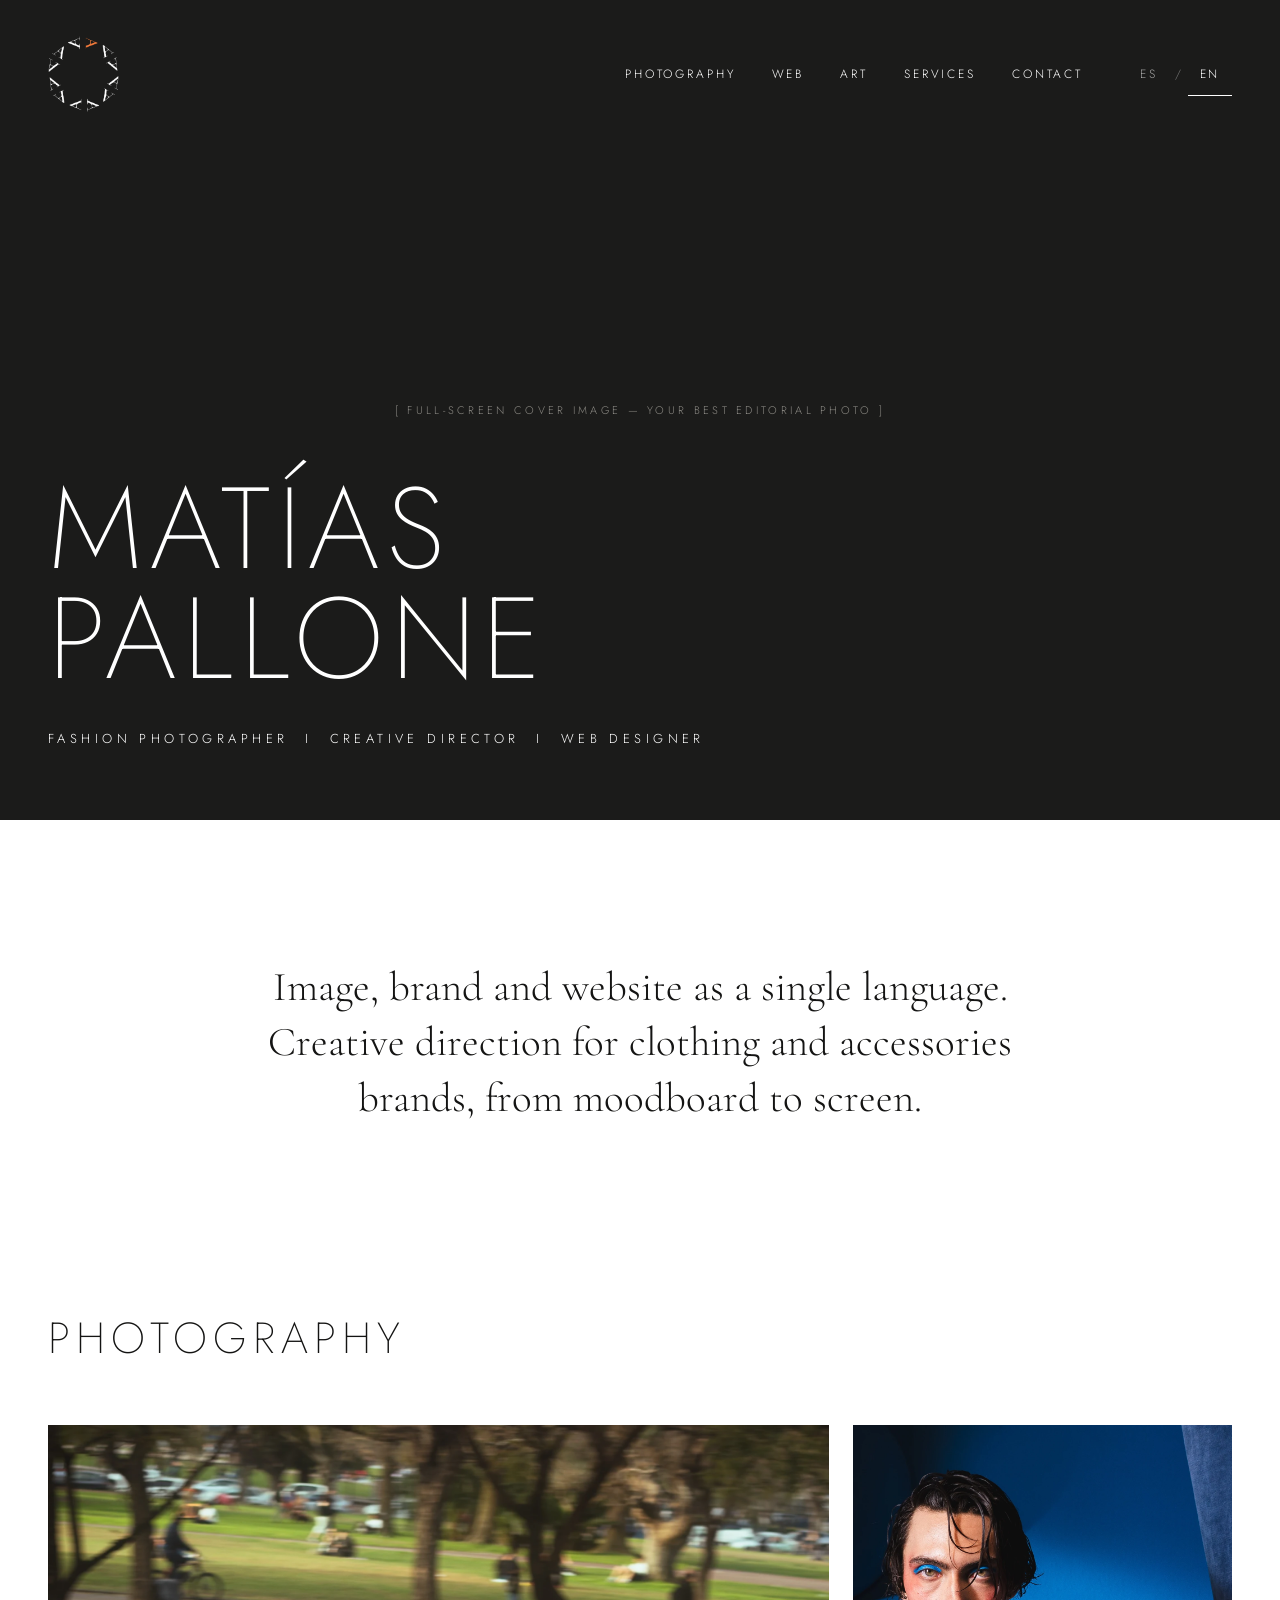
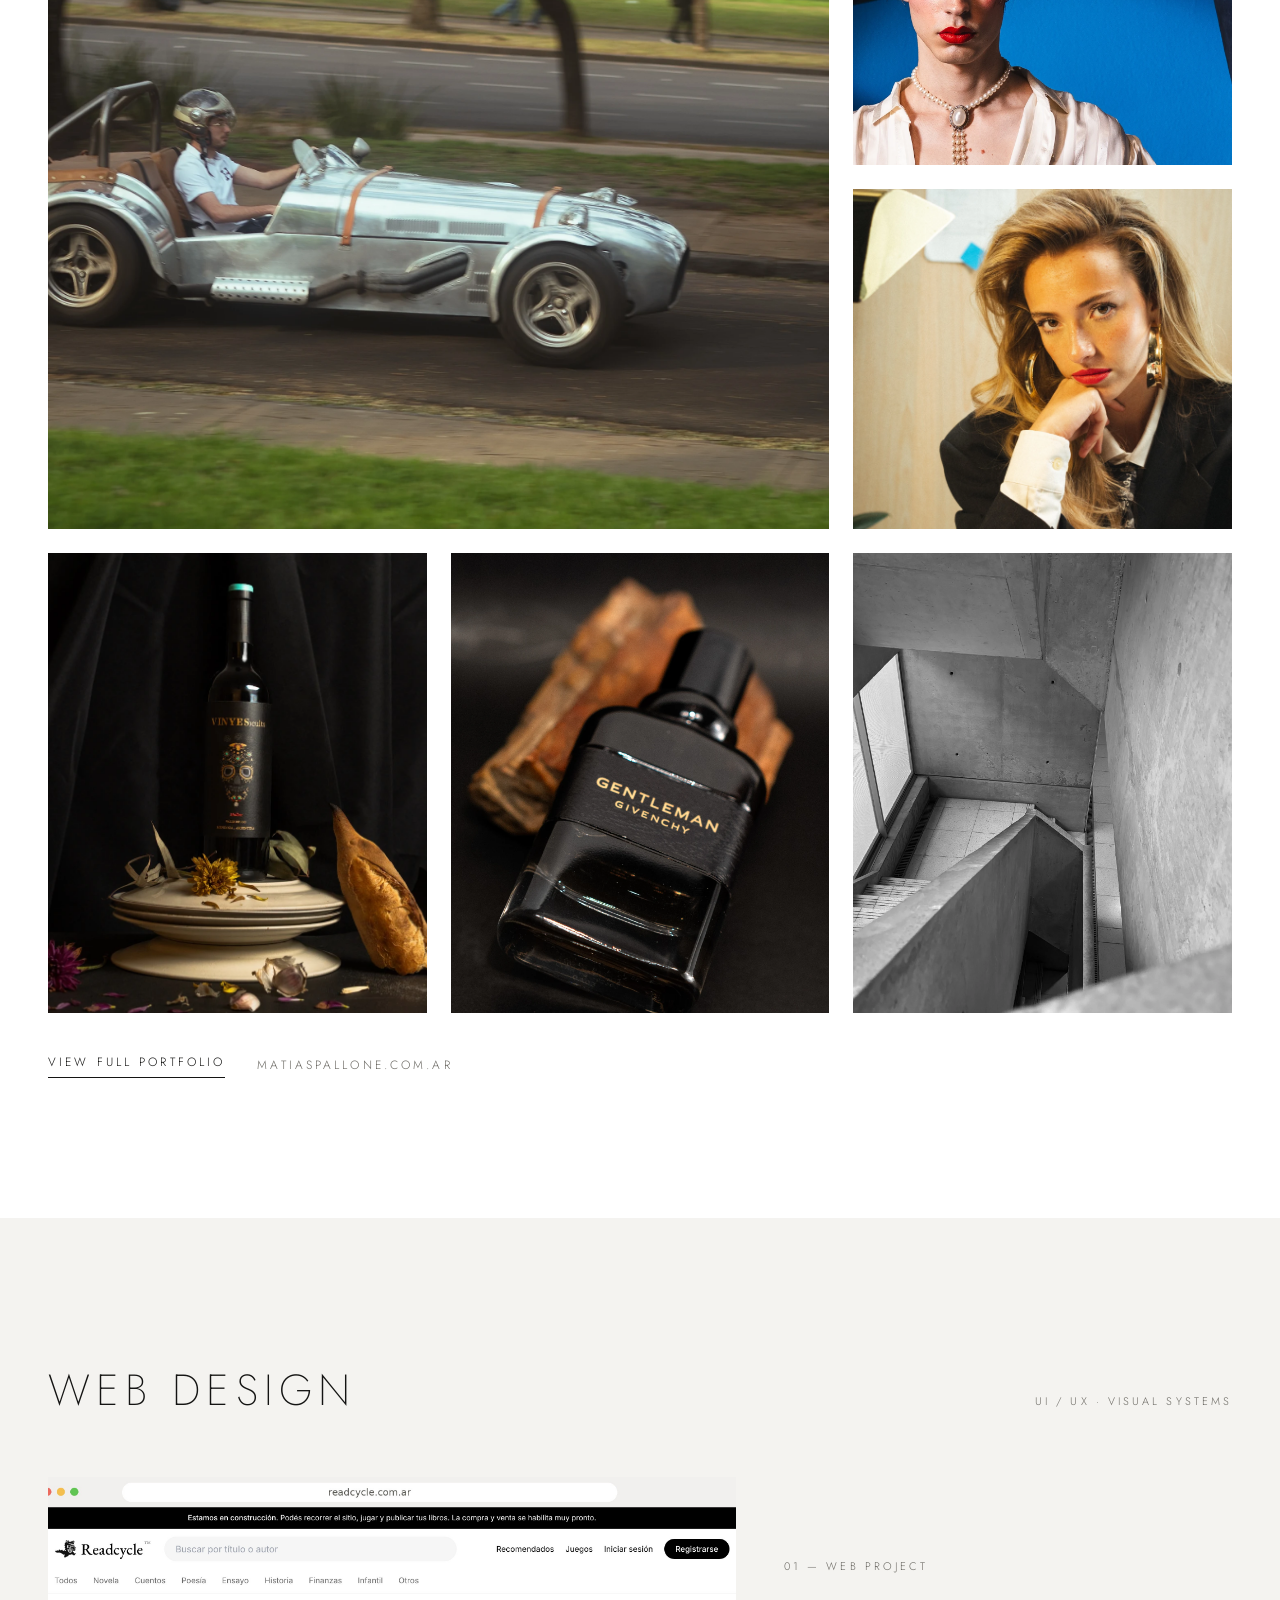
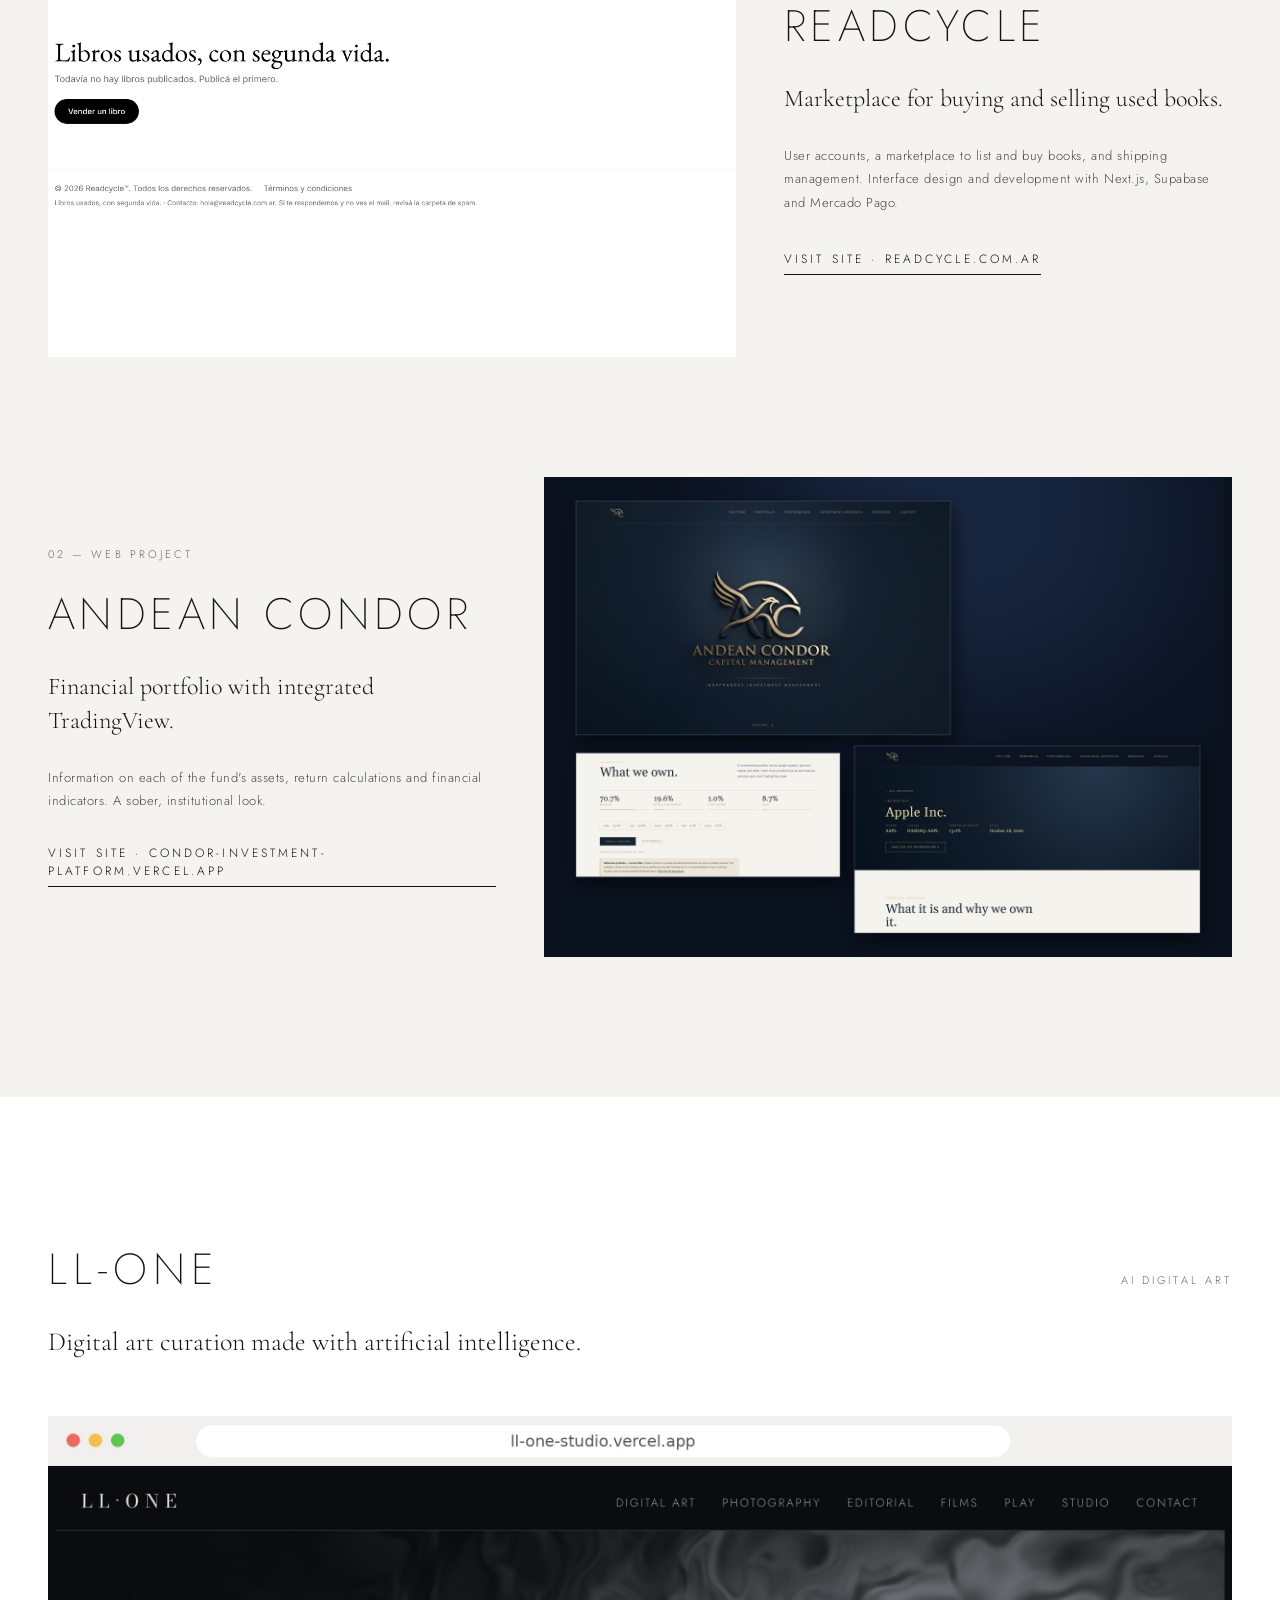
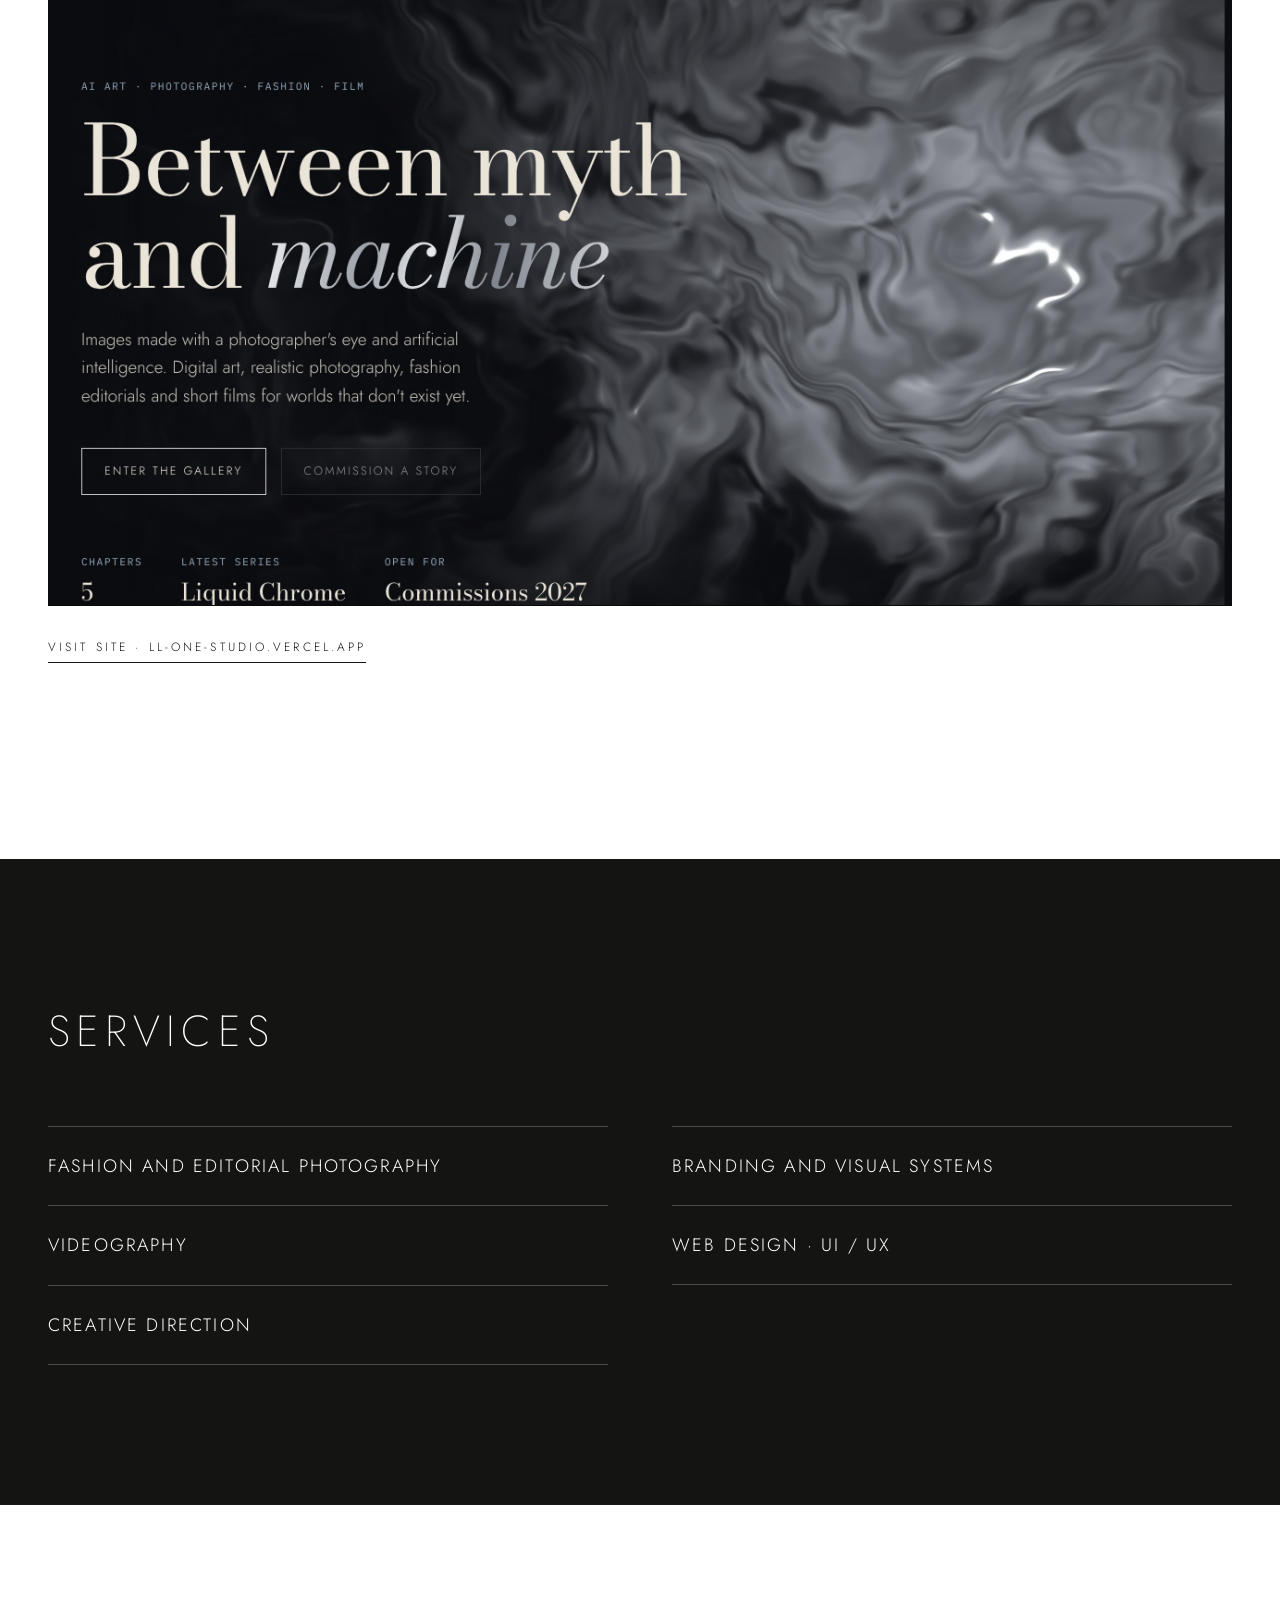
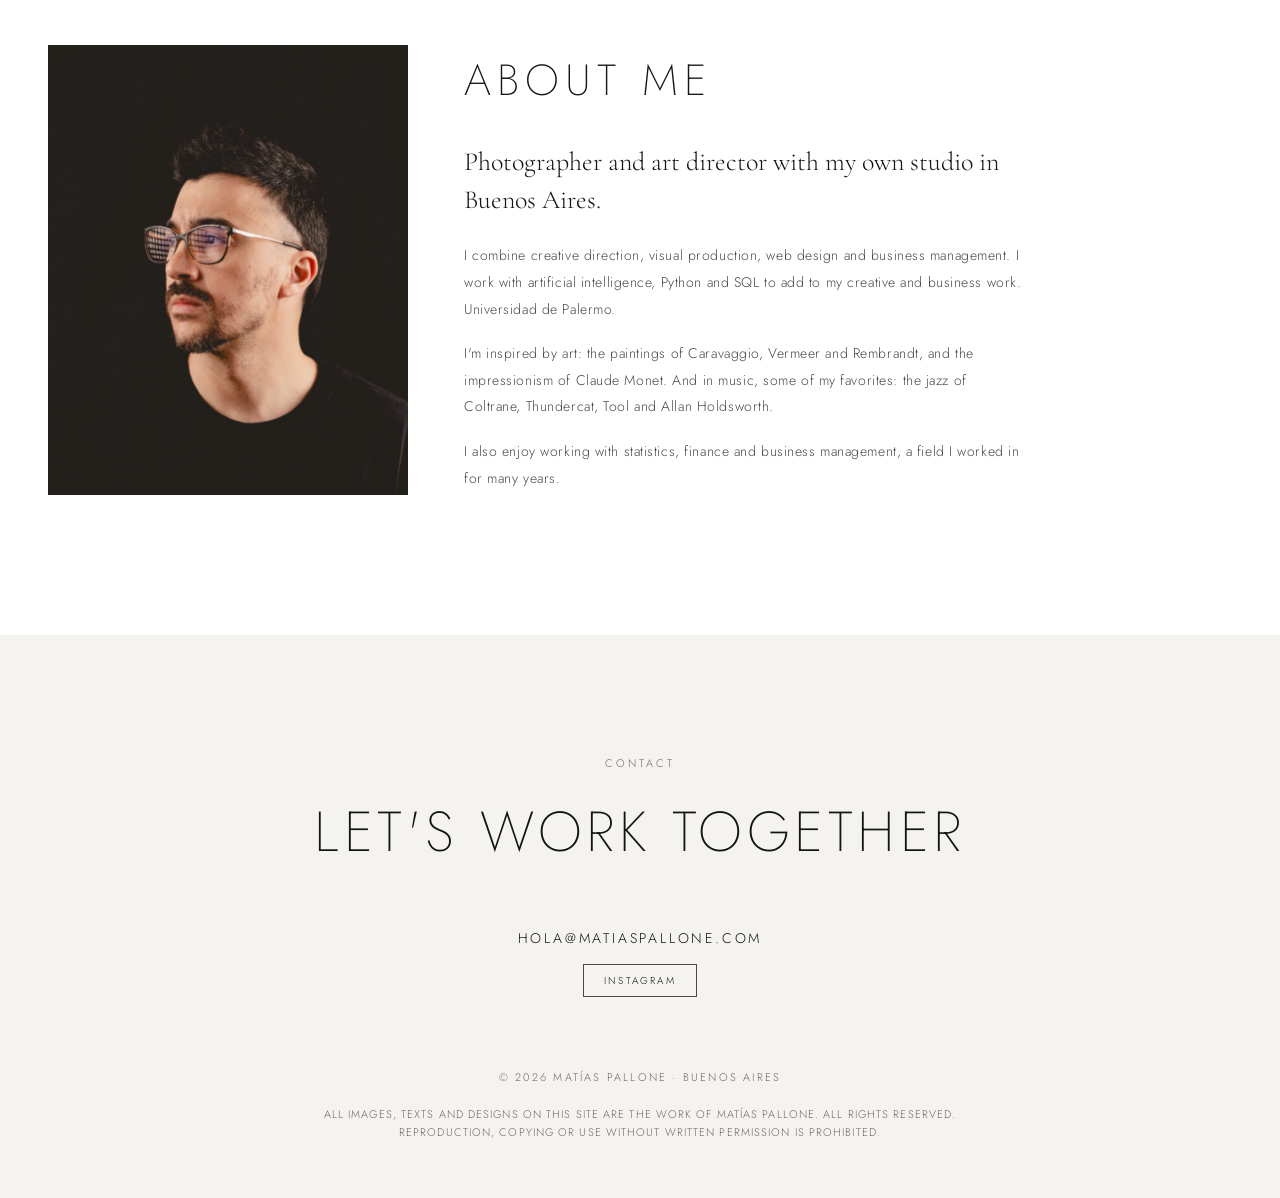
==== index.html @ c148911d "Logo en el menú y portada 2 con el líquido metalizado de LL-one Co-Authored-By: Claude Sonnet 5.5 <n" ====
<!doctype html>
<html lang="es">
<head>
<meta charset="utf-8">
<meta name="viewport" content="width=device-width, initial-scale=1">
<title>Matías Pallone — Fotógrafo, director creativo y diseñador web</title>
<meta name="description" content="Portfolio de Matías Pallone: fotografía de moda, dirección creativa, branding y diseño web. Buenos Aires.">
<meta property="og:title" content="Matías Pallone">
<meta property="og:description" content="Fotógrafo de moda, director creativo y diseñador web. / Fashion photographer, creative director and web designer.">
<meta property="og:type" content="website">
<link rel="preconnect" href="https://fonts.googleapis.com">
<link rel="preconnect" href="https://fonts.gstatic.com" crossorigin>
<link rel="stylesheet" href="https://fonts.googleapis.com/css2?family=Jost:wght@200;300;400&amp;family=Cormorant+Garamond:wght@300&amp;display=swap">
<link rel="stylesheet" href="styles.css">
</head>
<body>

<header class="nav">
  <a class="brand" href="#inicio" aria-label="Matías Pallone"><img src="img/logo-pallone.png" alt="" width="450" height="480"></a>
  <nav aria-label="Principal">
    <ul>
      <li><a href="#fotografia" data-i18n="nav_fotografia">Fotografía</a></li>
      <li><a href="#web" data-i18n="nav_web">Web</a></li>
      <li><a href="#arte" data-i18n="nav_arte">Arte</a></li>
      <li><a href="#servicios" data-i18n="nav_servicios">Servicios</a></li>
      <li><a href="#contacto" data-i18n="nav_contacto">Contacto</a></li>
      <li>
        <div class="lang" role="group" aria-label="Idioma / Language">
          <button type="button" data-lang="es" aria-pressed="true" lang="es" aria-label="Español">ES</button>
          <span aria-hidden="true">/</span>
          <button type="button" data-lang="en" aria-pressed="false" lang="en" aria-label="English">EN</button>
        </div>
      </li>
    </ul>
  </nav>
</header>

<main>
  <section class="hero" id="inicio">
    <div class="hero-note" data-i18n="hero_note"></div>
    <div class="hero-content">
      <h1 id="nombre"></h1>
      <p class="sub" data-i18n="subtitulo"></p>
    </div>
  </section>

  <section class="intro"><p data-i18n="frase"></p></section>

  <section class="section" id="fotografia" style="padding-top:40px">
    <div class="section-head">
      <h2 class="section-title" data-i18n="fotografia_title"></h2>
    </div>
    <div class="photos" id="fotos"></div>
    <div class="photos-foot">
      <a class="link-line" id="fotos-link" href="#" target="_blank" rel="noopener" data-i18n="fotos_link" hidden></a>
      <span class="domain" id="fotos-dominio" hidden></span>
    </div>
  </section>

  <section class="section web" id="web">
    <div class="section-head">
      <h2 class="section-title" data-i18n="web_title"></h2>
      <span class="eyebrow" data-i18n="web_sub"></span>
    </div>
    <div id="proyectos"></div>
  </section>

  <section class="section" id="arte">
    <div class="section-head" style="margin-bottom:24px">
      <h2 class="section-title" id="arte-nombre"></h2>
      <span class="eyebrow" id="arte-etiqueta"></span>
    </div>
    <p class="art-lead" id="arte-desc"></p>
    <div class="art-cover" id="arte-portada" hidden></div>
    <p class="art-link" id="arte-link-wrap" hidden><a class="link-line" id="arte-link" href="#" target="_blank" rel="noopener"></a></p>
    <div class="art-grid" id="obras"></div>
  </section>

  <section class="section services" id="servicios">
    <h2 class="section-title" data-i18n="servicios_title"></h2>
    <div class="services-grid">
      <div class="service" data-i18n="s1"></div>
      <div class="service" data-i18n="s2"></div>
      <div class="service" data-i18n="s3"></div>
      <div class="service" data-i18n="s4"></div>
      <div class="service" data-i18n="s5"></div>
    </div>
  </section>

  <section class="section about" id="sobre-mi">
    <div class="about-photo" id="about-foto"></div>
    <div class="about-text">
      <h2 class="section-title" data-i18n="about_title"></h2>
      <p class="lead" data-i18n="about_lead"></p>
      <p class="body" data-i18n="about_body"></p>
      <p class="body" data-i18n="about_body2"></p>
      <p class="body" data-i18n="about_body3"></p>
    </div>
  </section>
</main>

<footer class="contact" id="contacto">
  <p class="eyebrow" data-i18n="contact_eyebrow"></p>
  <p class="big" data-i18n="contact_big"></p>
  <p class="email" id="email" hidden></p>
  <div class="social" id="social"></div>
  <p class="copy">© <span id="anio"></span> Matías Pallone · Buenos Aires</p>
  <p class="copy legal" data-i18n="legal"></p>
</footer>

<script src="content.js"></script>
<script src="app.js"></script>
</body>
</html>
---- styles.css ----
:root {
  --ink: #141413;
  --paper: #ffffff;
  --stone: #f4f3f0;
  --tile-a: #e6e4df;
  --tile-b: #edebe7;
  --muted: #6b6963;
  --text-soft: #4a4843;
  --line: #c9c7c1;
  --dark: #141413;
  --font-sans: "Jost", "Helvetica Neue", Arial, sans-serif;
  --font-serif: "Cormorant Garamond", Georgia, serif;
}

* { box-sizing: border-box; }
html { scroll-behavior: smooth; }
body {
  margin: 0;
  background: var(--paper);
  color: var(--ink);
  font-family: var(--font-sans);
  font-weight: 300;
  -webkit-font-smoothing: antialiased;
}
a { color: inherit; text-decoration: none; }
a:hover { opacity: 0.55; }
a:focus-visible, button:focus-visible { outline: 2px solid currentColor; outline-offset: 4px; }
h1, h2, h3, p { margin: 0; }

.eyebrow {
  font-size: 11px;
  letter-spacing: 0.28em;
  text-transform: uppercase;
  color: var(--muted);
}
.section { padding: 140px 48px; }
.section-head {
  display: flex;
  flex-wrap: wrap;
  justify-content: space-between;
  align-items: baseline;
  gap: 12px 24px;
  margin-bottom: 56px;
}
.section-title {
  font-weight: 200;
  font-size: clamp(28px, 3.4vw, 48px);
  letter-spacing: 0.14em;
  text-transform: uppercase;
}
.link-line {
  display: inline-block;
  font-size: 12px;
  letter-spacing: 0.26em;
  text-transform: uppercase;
  border-bottom: 1px solid currentColor;
  padding-bottom: 6px;
}

/* Recuadros de imagen */
.tile {
  background: var(--tile-a);
  display: flex;
  align-items: flex-end;
  padding: 20px;
  min-height: 420px;
  color: #5a5853;
  font-size: 11px;
  letter-spacing: 0.24em;
  text-transform: uppercase;
  overflow: hidden;
  position: relative;
}
.tile:nth-child(even) { background: var(--tile-b); }
.tile img, .tile video { position: absolute; inset: 0; width: 100%; height: 100%; object-fit: cover; display: block; }

/* NAV */
.nav {
  position: absolute;
  top: 0; left: 0; right: 0;
  z-index: 3;
  display: flex;
  flex-wrap: wrap;
  justify-content: space-between;
  align-items: center;
  gap: 8px 40px;
  padding: 24px 48px;
  color: #fff;
}
.nav .brand img { display: block; height: 76px; width: auto; }
.nav .brand { font-size: 13px; letter-spacing: 0.32em; text-transform: uppercase; font-weight: 400; padding: 12px 0; }
.nav ul { display: flex; flex-wrap: wrap; align-items: center; gap: 0 36px; list-style: none; margin: 0; padding: 0; font-size: 12px; letter-spacing: 0.24em; text-transform: uppercase; }
.nav li a { display: block; padding: 12px 0; }

/* Selector de idioma */
.nav li:has(.lang) { margin-left: 8px; }
.lang { display: flex; align-items: center; gap: 4px; padding: 0; }
.lang button {
  background: none; border: 0; color: inherit; cursor: pointer;
  font: inherit; letter-spacing: 0.24em; text-transform: uppercase;
  min-width: 44px; min-height: 44px; padding: 0 6px; opacity: 0.6;
}
.lang button[aria-pressed="true"] { opacity: 1; border-bottom: 1px solid currentColor; }
.lang button:hover { opacity: 1; }
.lang span { opacity: 0.4; }

/* HERO */
.hero {
  position: relative;
  min-height: 820px;
  background: #1b1b1a;
  color: #fff;
  display: flex;
  flex-direction: column;
  justify-content: flex-end;
  padding: 0 48px 72px;
}
.hero-note {
  position: absolute; inset: 0;
  display: flex; align-items: center; justify-content: center;
  text-align: center; padding: 0 24px;
  color: #8c8a84; font-size: 11px; letter-spacing: 0.3em; text-transform: uppercase;
}
.hero-bg { position: absolute; inset: 0; width: 100%; height: 100%; object-fit: cover; opacity: 0.85; }
.hero-content { position: relative; z-index: 2; }
/* Portada interactiva (canvas) */
.hero-live { overflow: hidden; min-height: 100vh; min-height: 100svh; }
.hero-canvas { position: absolute; inset: 0; width: 100%; height: 100%; display: block; touch-action: pan-y; }
.hero-fallback { position: absolute; inset: 0; background-size: cover; background-repeat: no-repeat; opacity: 0.85; }
.hero-scrim { position: absolute; inset: 0; z-index: 1; pointer-events: none; background: linear-gradient(to top, rgba(0,0,0,0.62) 0%, rgba(0,0,0,0.25) 38%, rgba(0,0,0,0) 62%), linear-gradient(to bottom, rgba(0,0,0,0.35) 0%, rgba(0,0,0,0) 22%); }
.hero-hint { position: absolute; right: 48px; bottom: 28px; z-index: 2; font-size: 11px; letter-spacing: 0.28em; text-transform: uppercase; color: rgba(255,255,255,0.55); animation: hint-fade 1s ease 1.2s both, hint-out 1.2s ease 9s forwards; }
@keyframes hint-fade { from { opacity: 0; } to { opacity: 1; } }
@keyframes hint-out { to { opacity: 0; } }
@media (prefers-reduced-motion: reduce) { .hero-hint { animation: none; } }
.hero h1 {
  font-weight: 200;
  font-size: clamp(48px, 9vw, 148px);
  line-height: 0.95;
  letter-spacing: 0.06em;
  text-transform: uppercase;
}
.hero .sub { margin-top: 36px; font-size: 13px; letter-spacing: 0.34em; text-transform: uppercase; max-width: 100%; overflow-wrap: anywhere; white-space: pre-wrap; }

/* INTRO */
.intro { padding: 140px 48px; display: flex; justify-content: center; }
.intro p { max-width: 820px; text-align: center; font-family: var(--font-serif); font-weight: 300; font-size: clamp(26px, 3.2vw, 42px); line-height: 1.35; }

/* FOTOGRAFIA */
.photos { display: grid; grid-template-columns: repeat(3, minmax(0, 1fr)); gap: 24px; }
.photos .tile { min-height: 340px; }
.photos .tile:first-child { grid-column: span 2; grid-row: span 2; min-height: 680px; }
.photos .tile:nth-child(n + 4) { min-height: 460px; }
.photos-foot { margin-top: 40px; display: flex; flex-wrap: wrap; gap: 16px 32px; align-items: center; }
.photos-foot .domain { font-size: 12px; letter-spacing: 0.26em; text-transform: uppercase; color: var(--muted); }

/* WEB */
.web { background: var(--stone); }
.project { display: flex; flex-wrap: wrap; gap: 48px; align-items: center; margin-bottom: 120px; }
.project:last-child { margin-bottom: 0; }
.project:nth-child(even) { flex-direction: row-reverse; }
.project .tile { flex: 1 1 560px; min-height: 480px; background: #e0ddd7; }
.project-text { flex: 1 1 320px; max-width: 460px; }
.project-text .eyebrow { margin-bottom: 20px; }
.project-text h3 { font-weight: 200; font-size: 44px; letter-spacing: 0.1em; text-transform: uppercase; margin-bottom: 24px; }
.project-text .resumen { font-family: var(--font-serif); font-size: 24px; line-height: 1.4; margin-bottom: 28px; }
.project-text .detalle { font-size: 13px; line-height: 1.8; letter-spacing: 0.04em; color: var(--text-soft); margin-bottom: 32px; }
.soon { font-size: 12px; letter-spacing: 0.26em; text-transform: uppercase; color: var(--muted); }

/* ARTE */
.art-lead { max-width: 560px; margin-bottom: 56px; font-family: var(--font-serif); font-size: 26px; line-height: 1.4; }
.art-cover { margin-bottom: 28px; max-width: 1200px; }
.art-cover .tile { min-height: 0; aspect-ratio: 3 / 2; width: 100%; background: #0a0a0a; padding: 0; }
.art-cover .tile video { object-fit: cover; }
.art-link { margin-bottom: 56px; }
.art-grid { display: grid; grid-template-columns: repeat(3, minmax(0, 1fr)); gap: 24px; }
.art-grid .tile { min-height: 520px; }

/* SERVICIOS */
.services { background: var(--dark); color: #fff; }
.services .section-title { margin-bottom: 64px; }
.services-grid { display: grid; grid-template-columns: repeat(2, minmax(0, 1fr)); gap: 0 64px; }
.service { padding: 26px 0; border-top: 1px solid #4a4a47; font-size: 18px; letter-spacing: 0.12em; text-transform: uppercase; }
.services-grid .service:nth-last-child(-n + 2) { border-bottom: 1px solid #4a4a47; }
.service small { display: block; margin-top: 6px; font-size: 12px; letter-spacing: 0.2em; color: #b5b3ad; }

/* SOBRE MI */
.about { display: flex; flex-wrap: wrap; gap: 56px; align-items: center; }
.about-photo { flex: 0 0 360px; width: 360px; max-width: 100%; display: flex; }
.about-photo .tile { flex: 1 1 auto; width: 100%; min-height: 0; aspect-ratio: 4 / 5; background: #0e0e0e; }
.about-text { flex: 1 1 360px; max-width: 560px; }
.about-text .section-title { margin-bottom: 32px; }
.about-text .lead { font-family: var(--font-serif); font-size: 26px; line-height: 1.45; margin-bottom: 24px; }
.about-text .body { font-size: 14px; line-height: 1.9; letter-spacing: 0.04em; color: var(--text-soft); }
.about-text .body + .body { margin-top: 18px; }

/* CONTACTO */
.contact { padding: 120px 48px 56px; background: var(--stone); text-align: center; }
.contact .big { font-weight: 200; font-size: clamp(28px, 4.4vw, 64px); letter-spacing: 0.08em; text-transform: uppercase; margin: 20px 0 56px; }
.contact .email { font-size: 14px; letter-spacing: 0.2em; text-transform: uppercase; margin-bottom: 16px; }
.contact .social { display: flex; flex-wrap: wrap; justify-content: center; gap: 8px 32px; font-size: 12px; letter-spacing: 0.26em; text-transform: uppercase; color: var(--text-soft); margin-bottom: 72px; }
.contact .social a { display: inline-block; padding: 8px 20px; font-size: 10px; letter-spacing: 0.22em; border: 1px solid var(--text-soft); color: var(--ink); transition: background .25s ease, color .25s ease, border-color .25s ease; }
.contact .social a:hover, .contact .social a:focus-visible { background: var(--ink); color: var(--stone); border-color: var(--ink); }
.contact .copy { font-size: 11px; letter-spacing: 0.2em; text-transform: uppercase; color: var(--muted); }

.contact .legal { max-width: 640px; margin: 20px auto 0; line-height: 1.7; letter-spacing: 0.1em; }

/* Dificulta arrastrar o copiar las imágenes (es un freno básico, no una protección total) */
img { -webkit-user-drag: none; user-select: none; -webkit-user-select: none; -webkit-touch-callout: none; }

[hidden] { display: none !important; }

/* TABLET Y CELULAR */
@media (max-width: 900px) {
  .section { padding: 96px 24px; }
  .nav { padding: 12px 24px; }
  .nav .brand img { height: 56px; }
  .nav ul { gap: 0 20px; }
  .hero { padding: 0 24px 56px; min-height: 720px; }
  .hero-hint { right: 24px; bottom: 20px; }
  .intro { padding: 96px 24px; }
  .photos { grid-template-columns: repeat(2, minmax(0, 1fr)); }
  .photos .tile, .photos .tile:nth-child(n + 4) { min-height: 360px; }
  .photos .tile:first-child { grid-column: span 2; grid-row: auto; min-height: 460px; }
  .art-grid { grid-template-columns: 1fr; }
  .services-grid { grid-template-columns: 1fr; }
  .services-grid .service:nth-last-child(2) { border-bottom: 0; }
  .project, .project:nth-child(even) { flex-direction: column; align-items: stretch; margin-bottom: 80px; }
  /* En celular el recuadro toma la proporción de la imagen/video para no recortarlos */
  .project .tile { flex: 0 0 auto; width: 100%; min-height: 0; aspect-ratio: 3 / 2; }
  .contact { padding: 96px 24px 40px; }
}
@media (max-width: 520px) {
  .photos { grid-template-columns: 1fr; }
  .photos .tile:first-child { grid-column: auto; }
  .project-text h3 { font-size: 34px; }
  .about-photo { flex: 0 0 auto; width: 220px; }
}
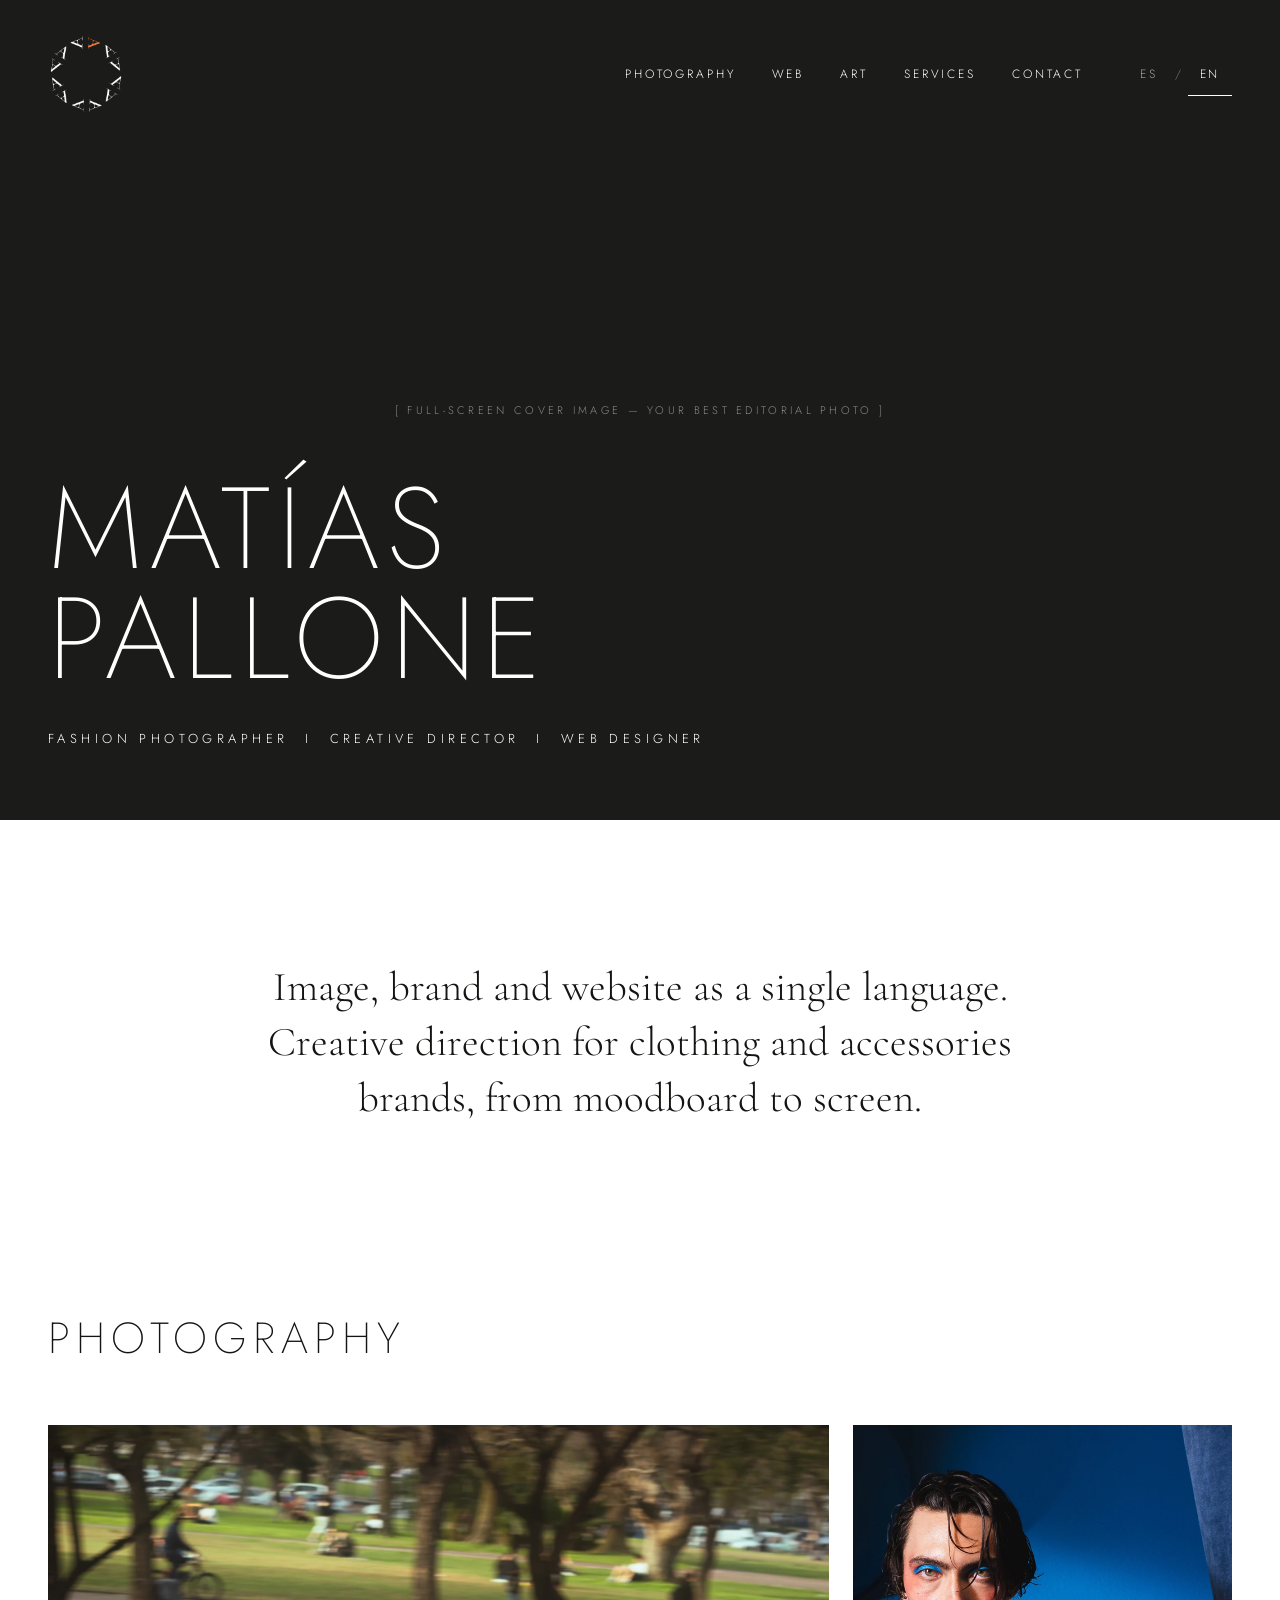
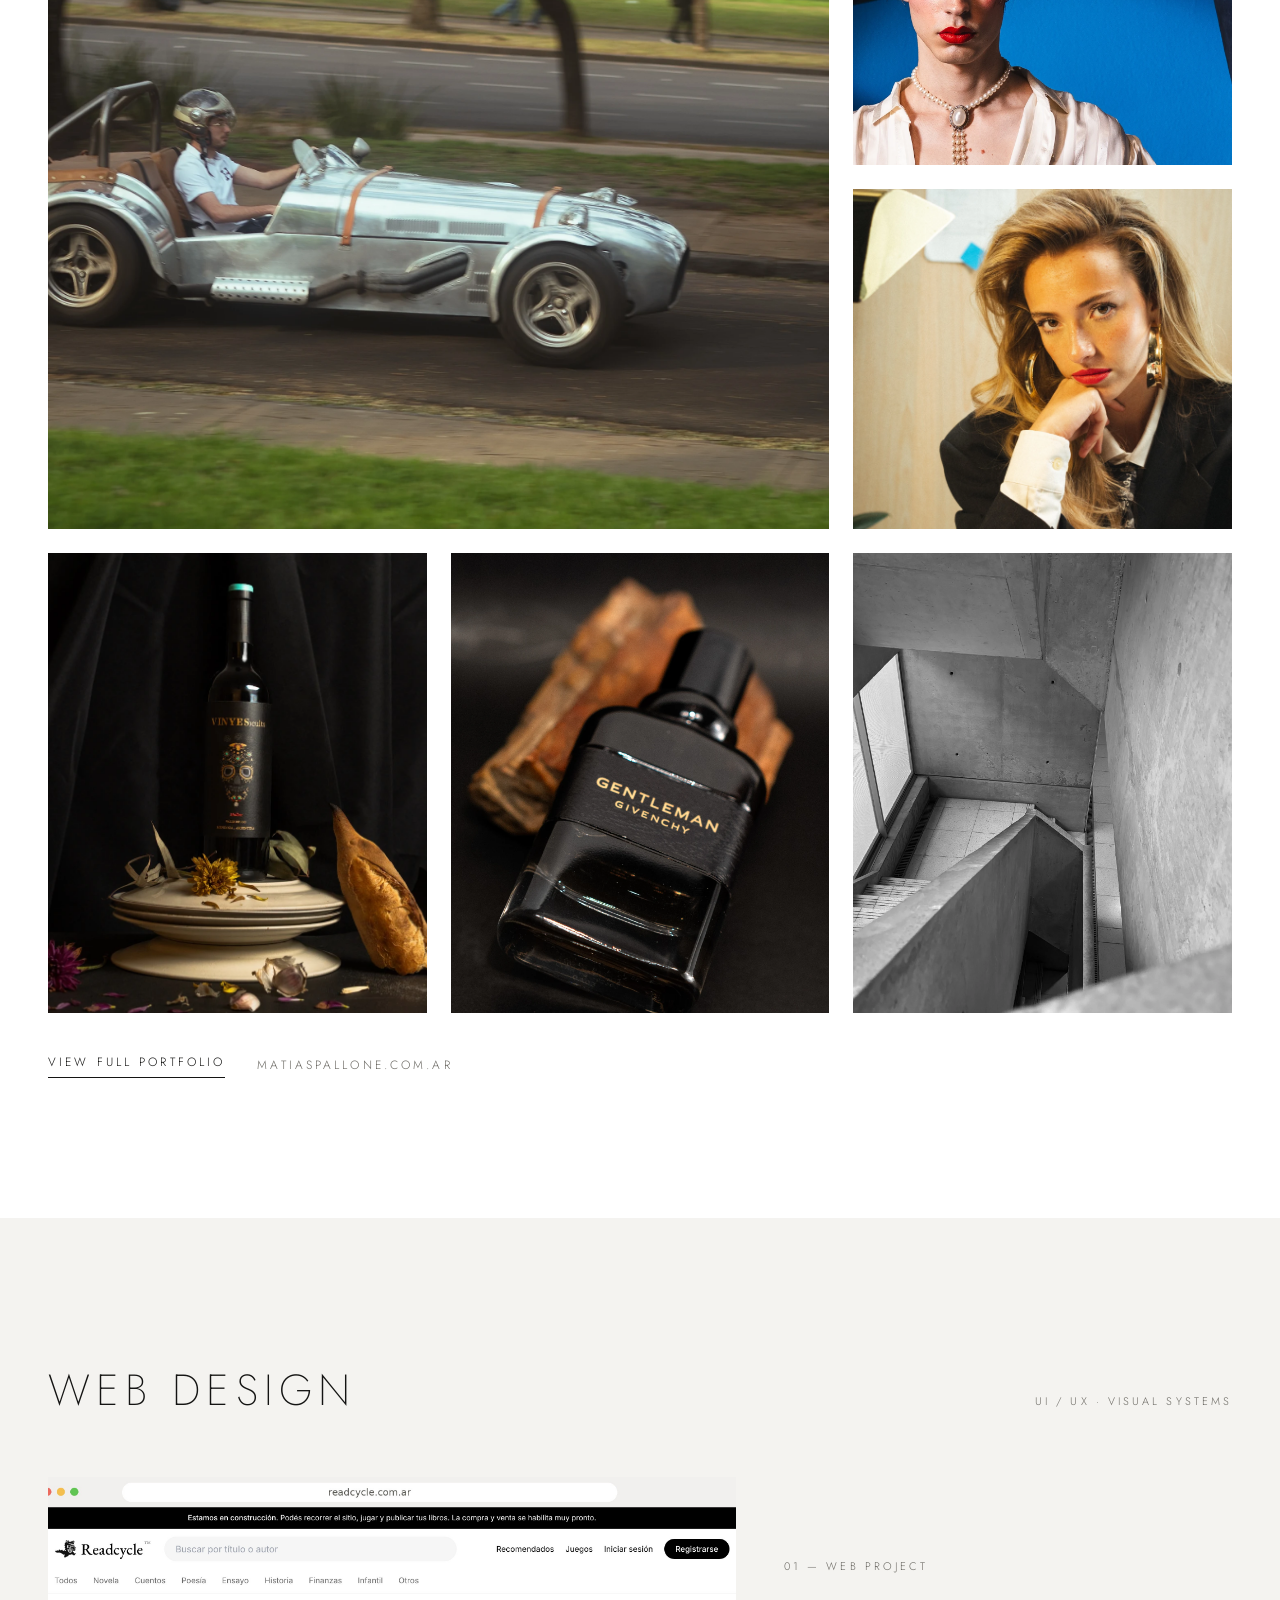
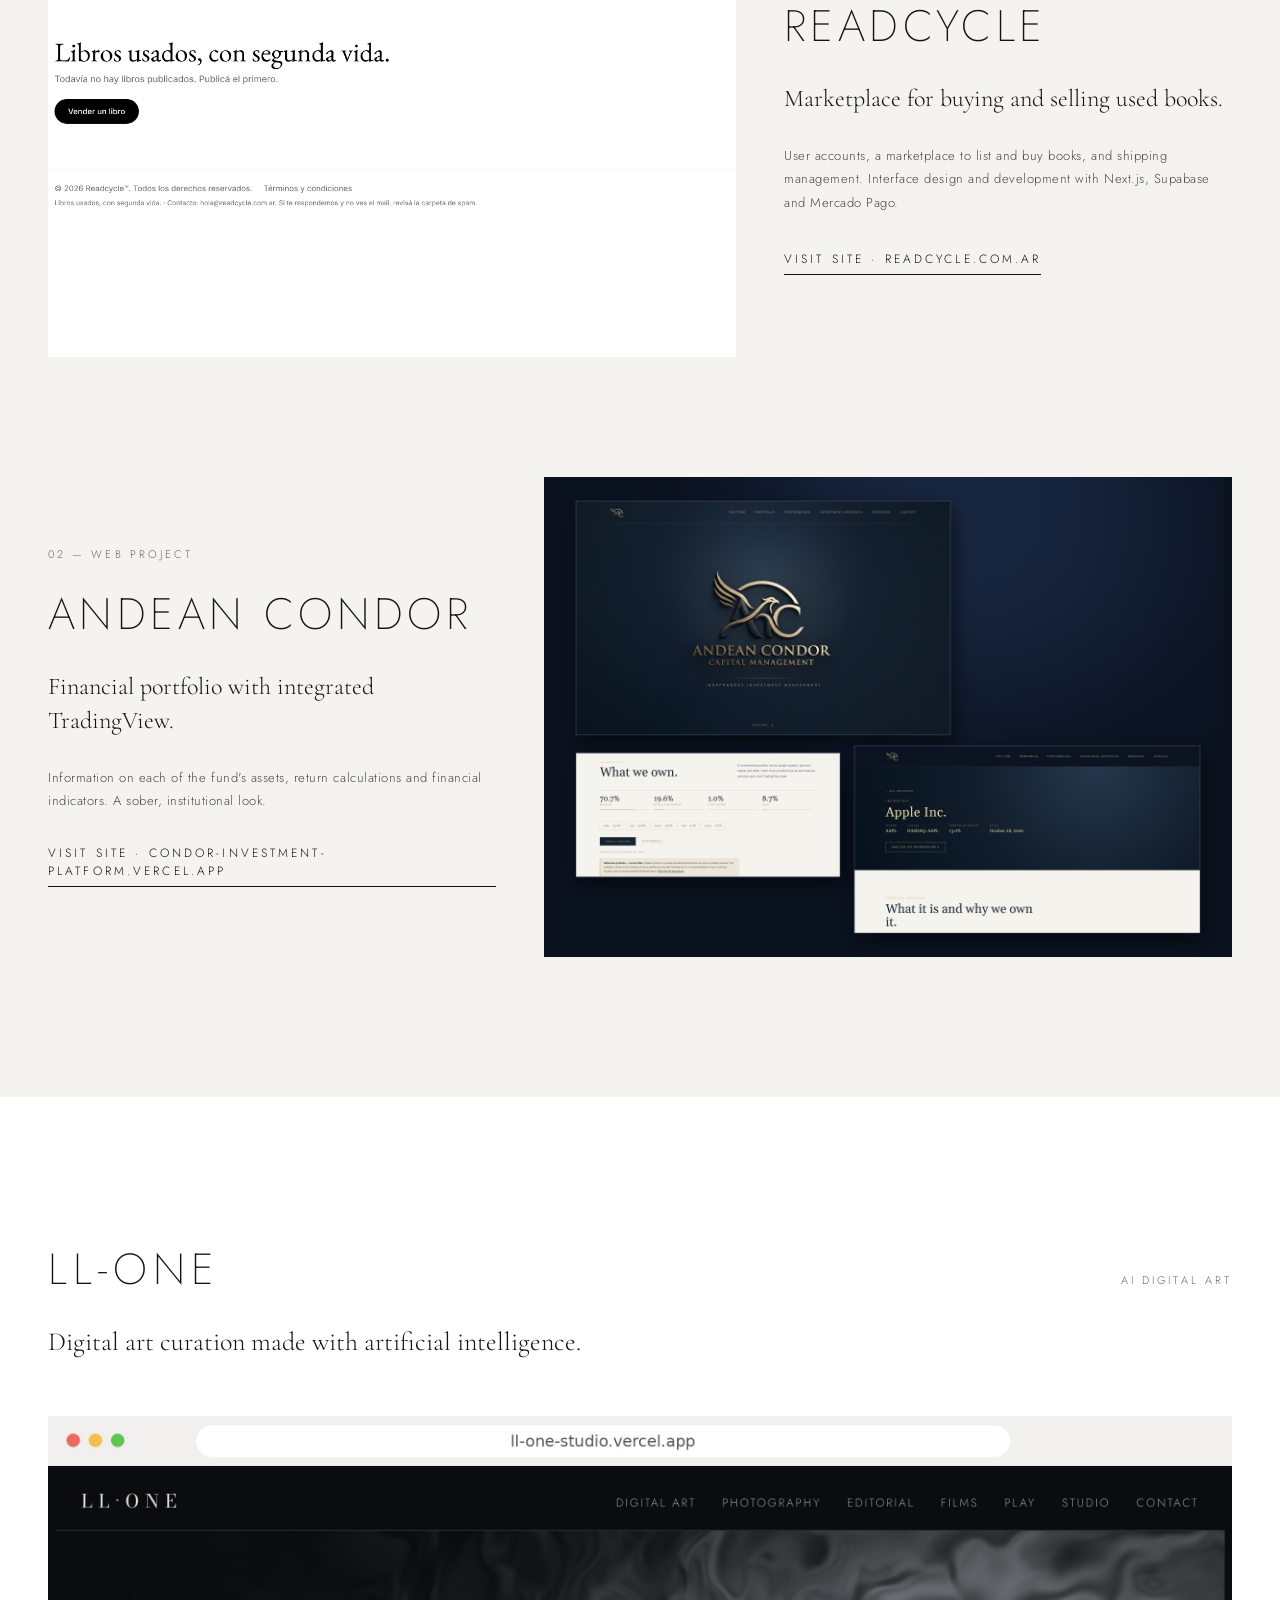
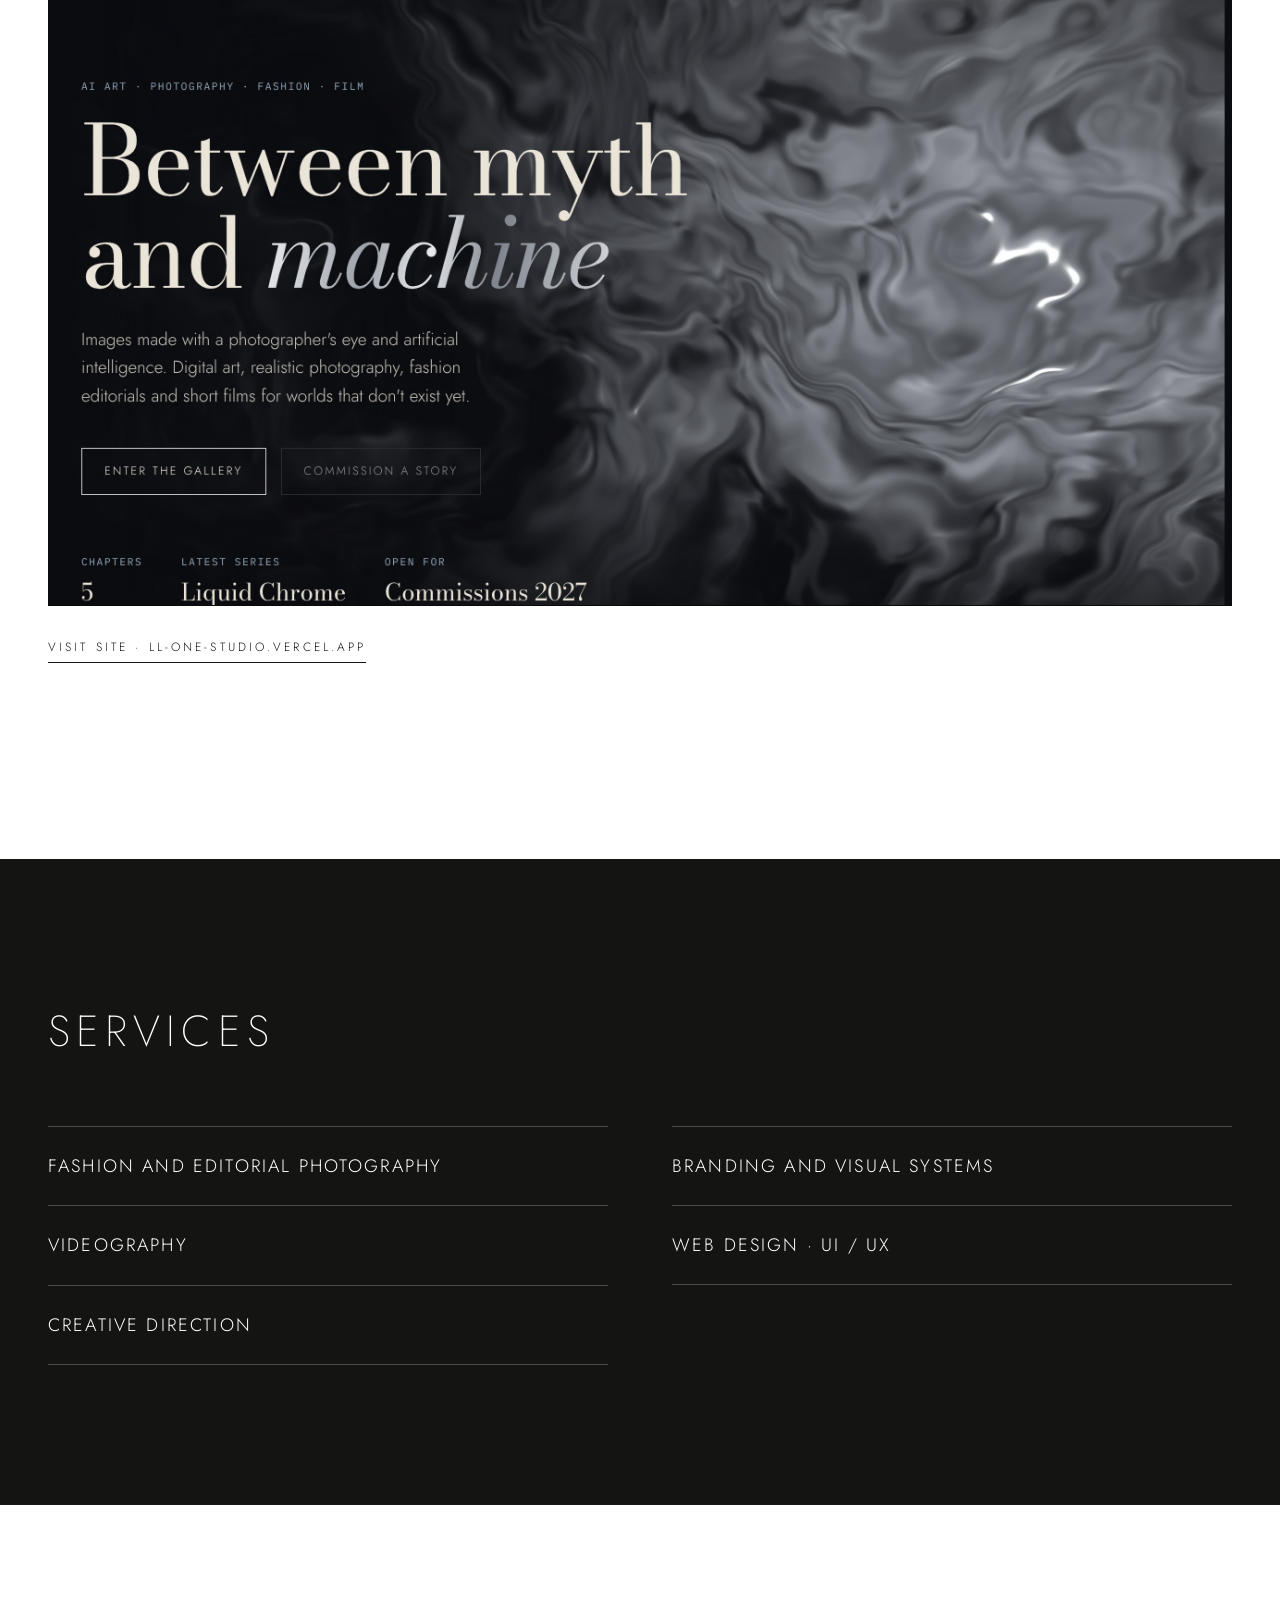
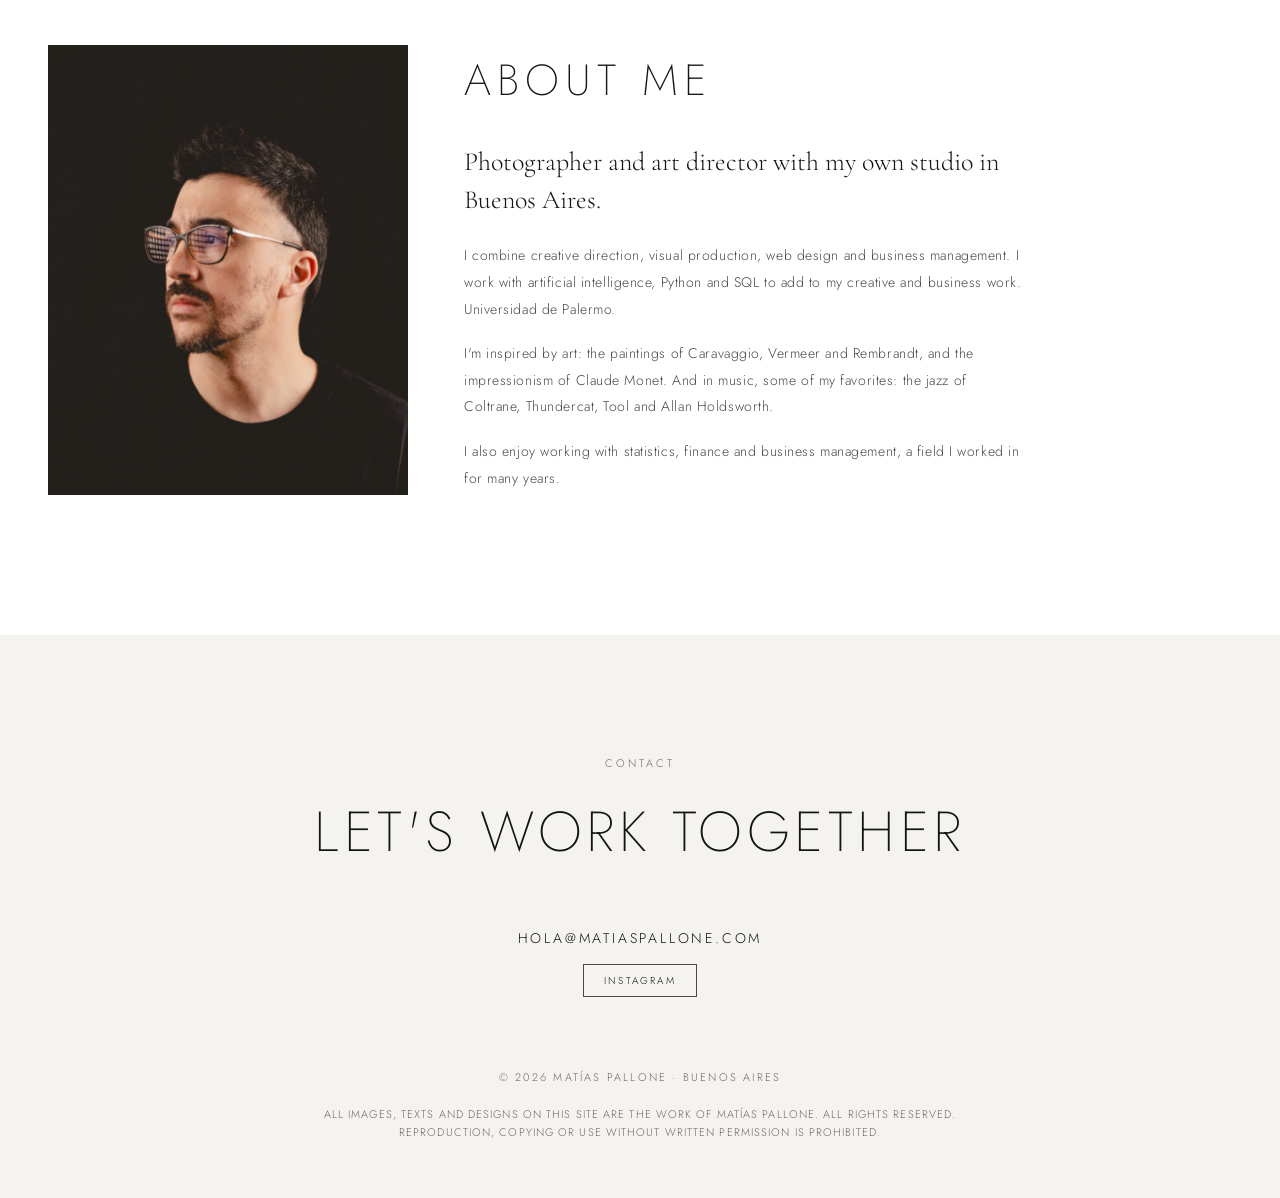
==== commit f2aa7970: "Portada uranio: líquido generado en vivo a resolución real (hasta 4K), verde más oscuro; logo que gi" ====
--- a/index.html
+++ b/index.html
@@ -16,7 +16,7 @@
 <body>
 
 <header class="nav">
-  <a class="brand" href="#inicio" aria-label="Matías Pallone"><img src="img/logo-pallone.png" alt="" width="450" height="480"></a>
+  <a class="brand" href="#inicio" aria-label="Matías Pallone"><img src="img/logo-pallone.png" alt="" width="480" height="480"></a>
   <nav aria-label="Principal">
     <ul>
       <li><a href="#fotografia" data-i18n="nav_fotografia">Fotografía</a></li>
--- a/styles.css
+++ b/styles.css
@@ -87,7 +87,9 @@
   padding: 24px 48px;
   color: #fff;
 }
-.nav .brand img { display: block; height: 76px; width: auto; }
+.nav .brand img { display: block; height: 76px; width: auto; animation: logo-spin 90s linear infinite; }
+@keyframes logo-spin { to { transform: rotate(360deg); } }
+@media (prefers-reduced-motion: reduce) { .nav .brand img { animation: none; } }
 .nav .brand { font-size: 13px; letter-spacing: 0.32em; text-transform: uppercase; font-weight: 400; padding: 12px 0; }
 .nav ul { display: flex; flex-wrap: wrap; align-items: center; gap: 0 36px; list-style: none; margin: 0; padding: 0; font-size: 12px; letter-spacing: 0.24em; text-transform: uppercase; }
 .nav li a { display: block; padding: 12px 0; }
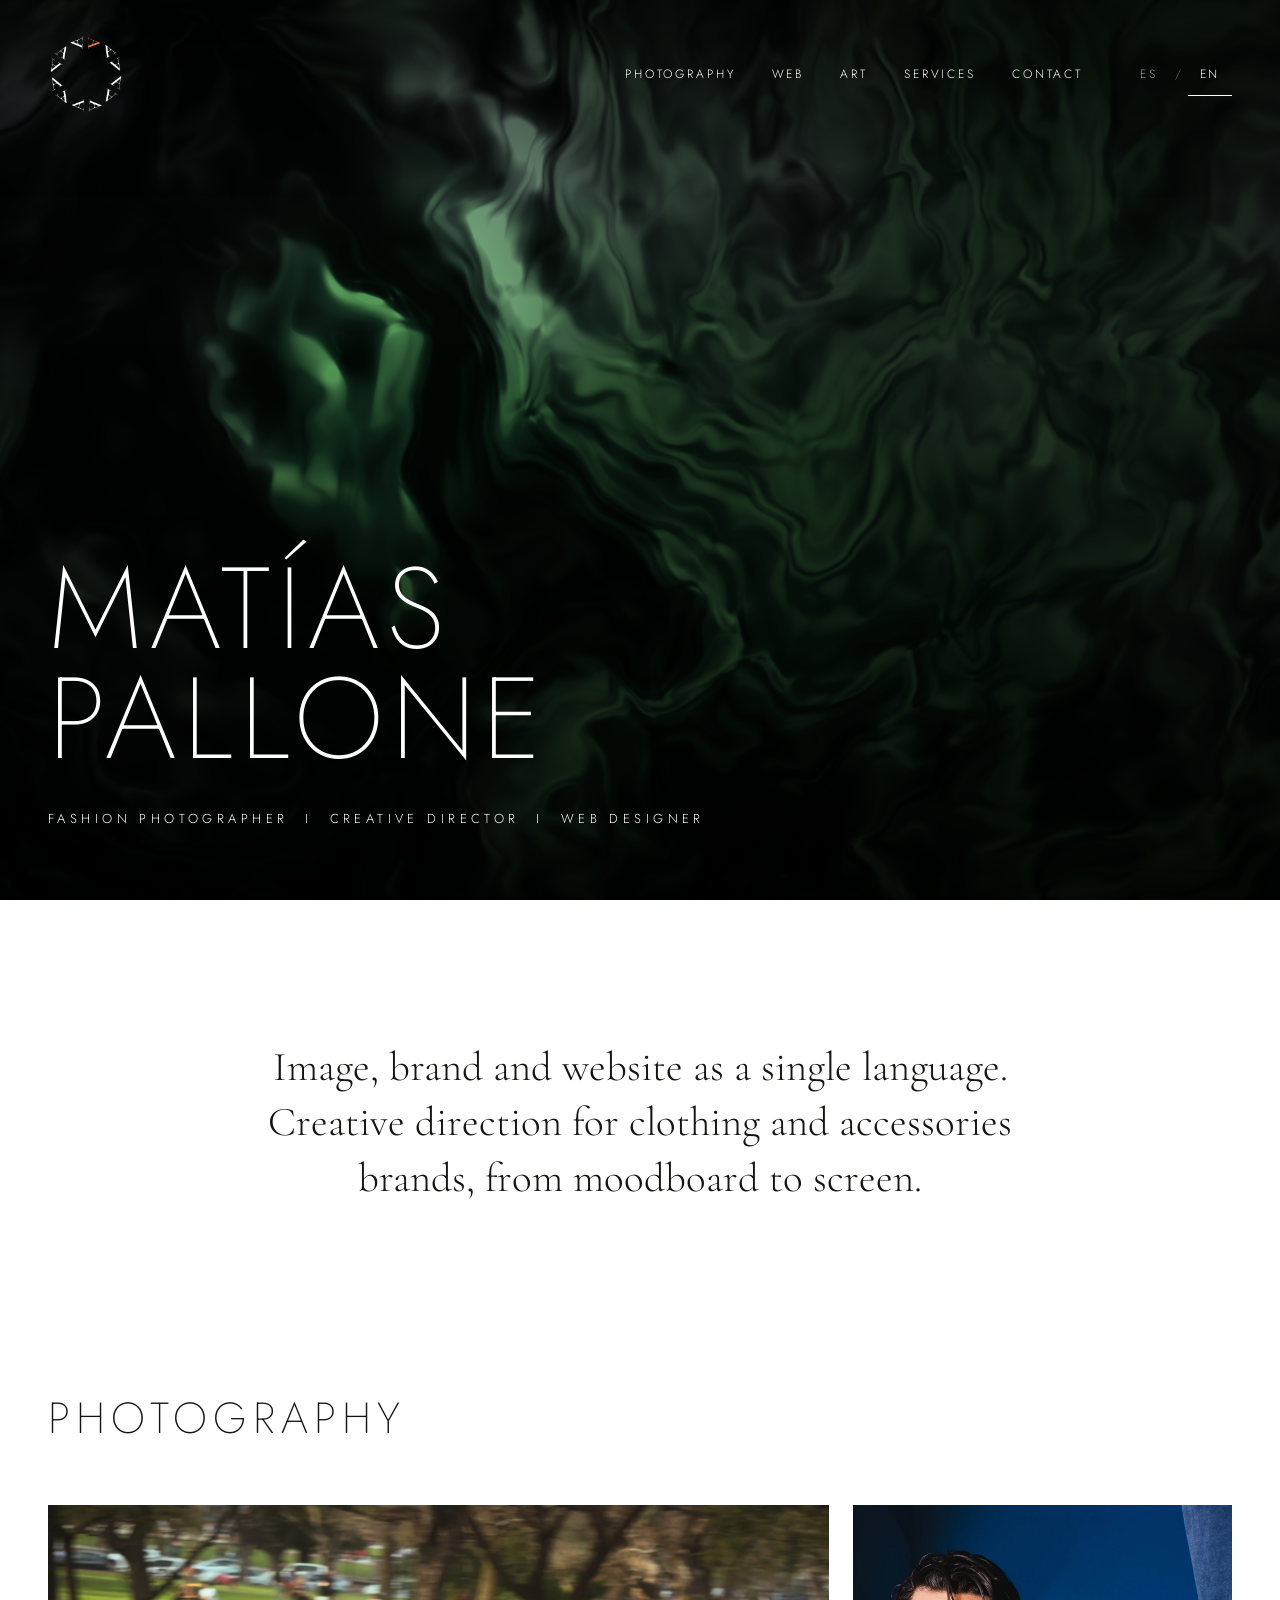
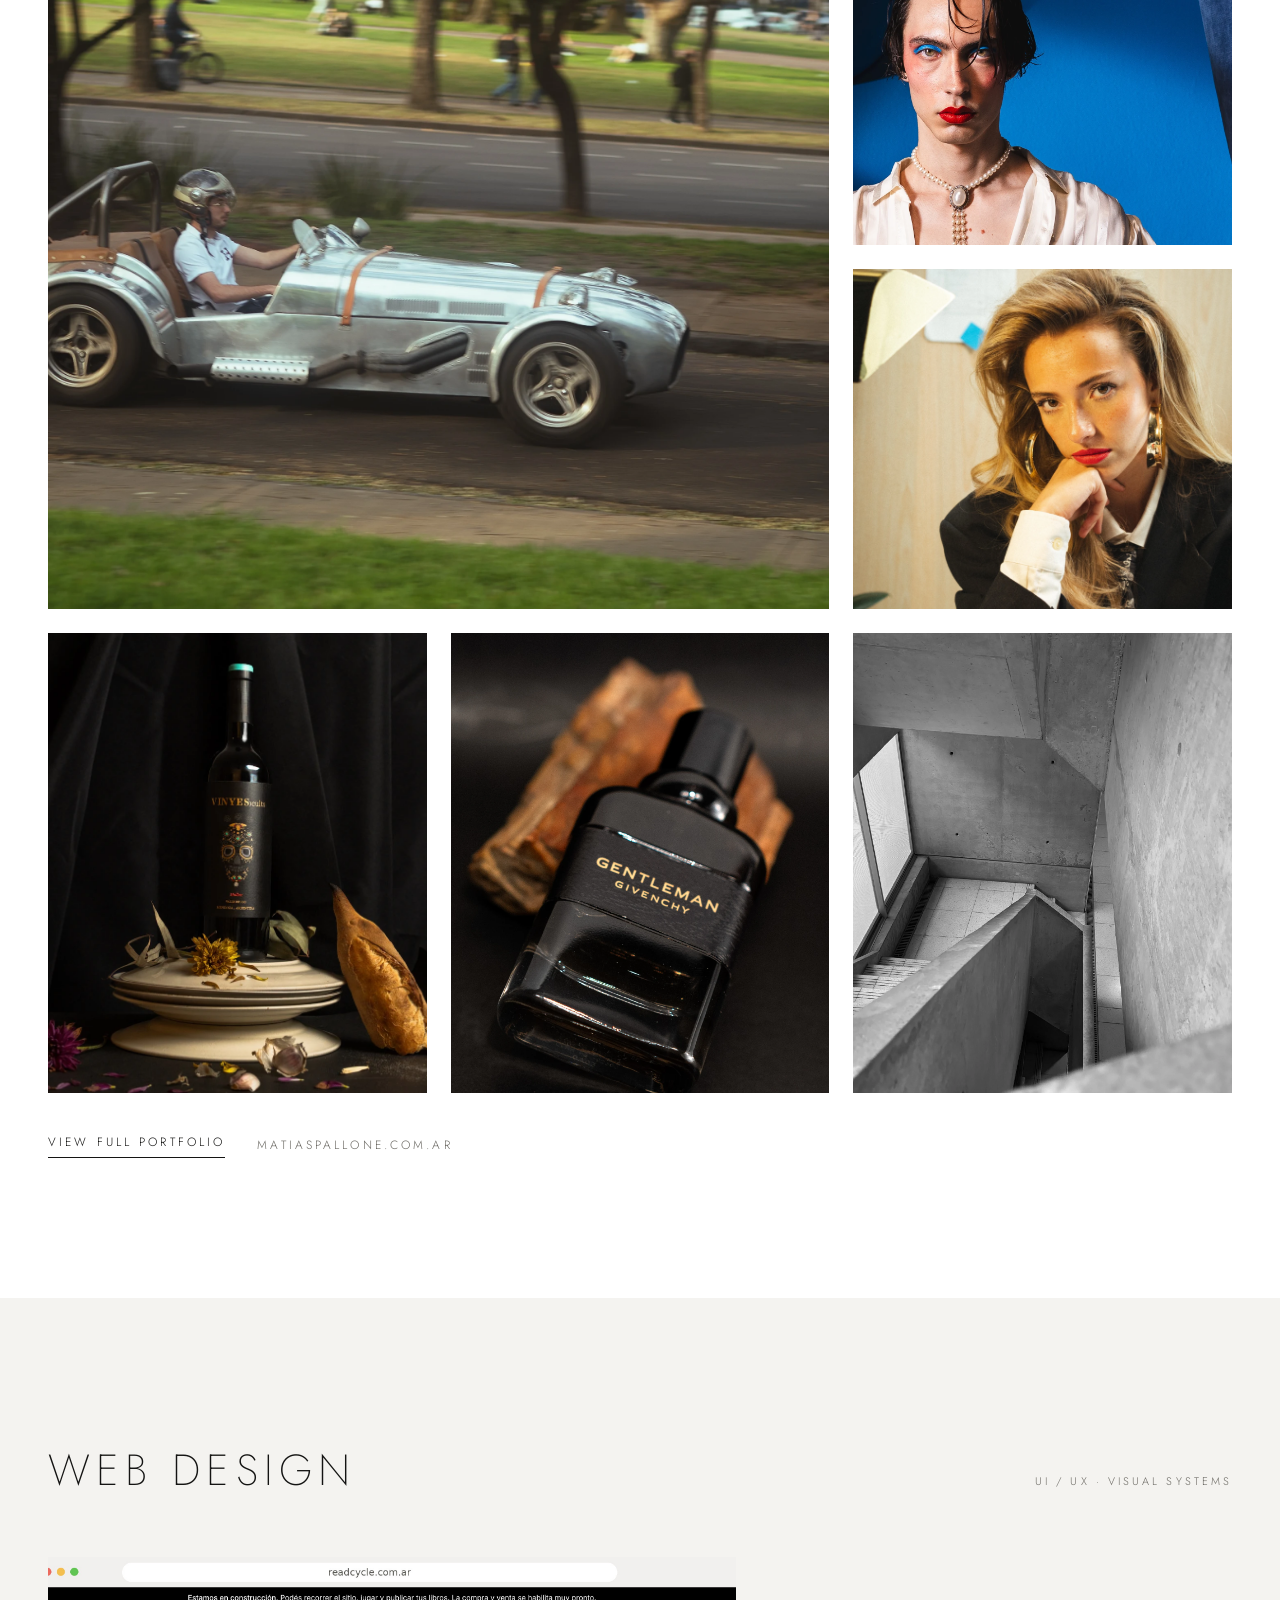
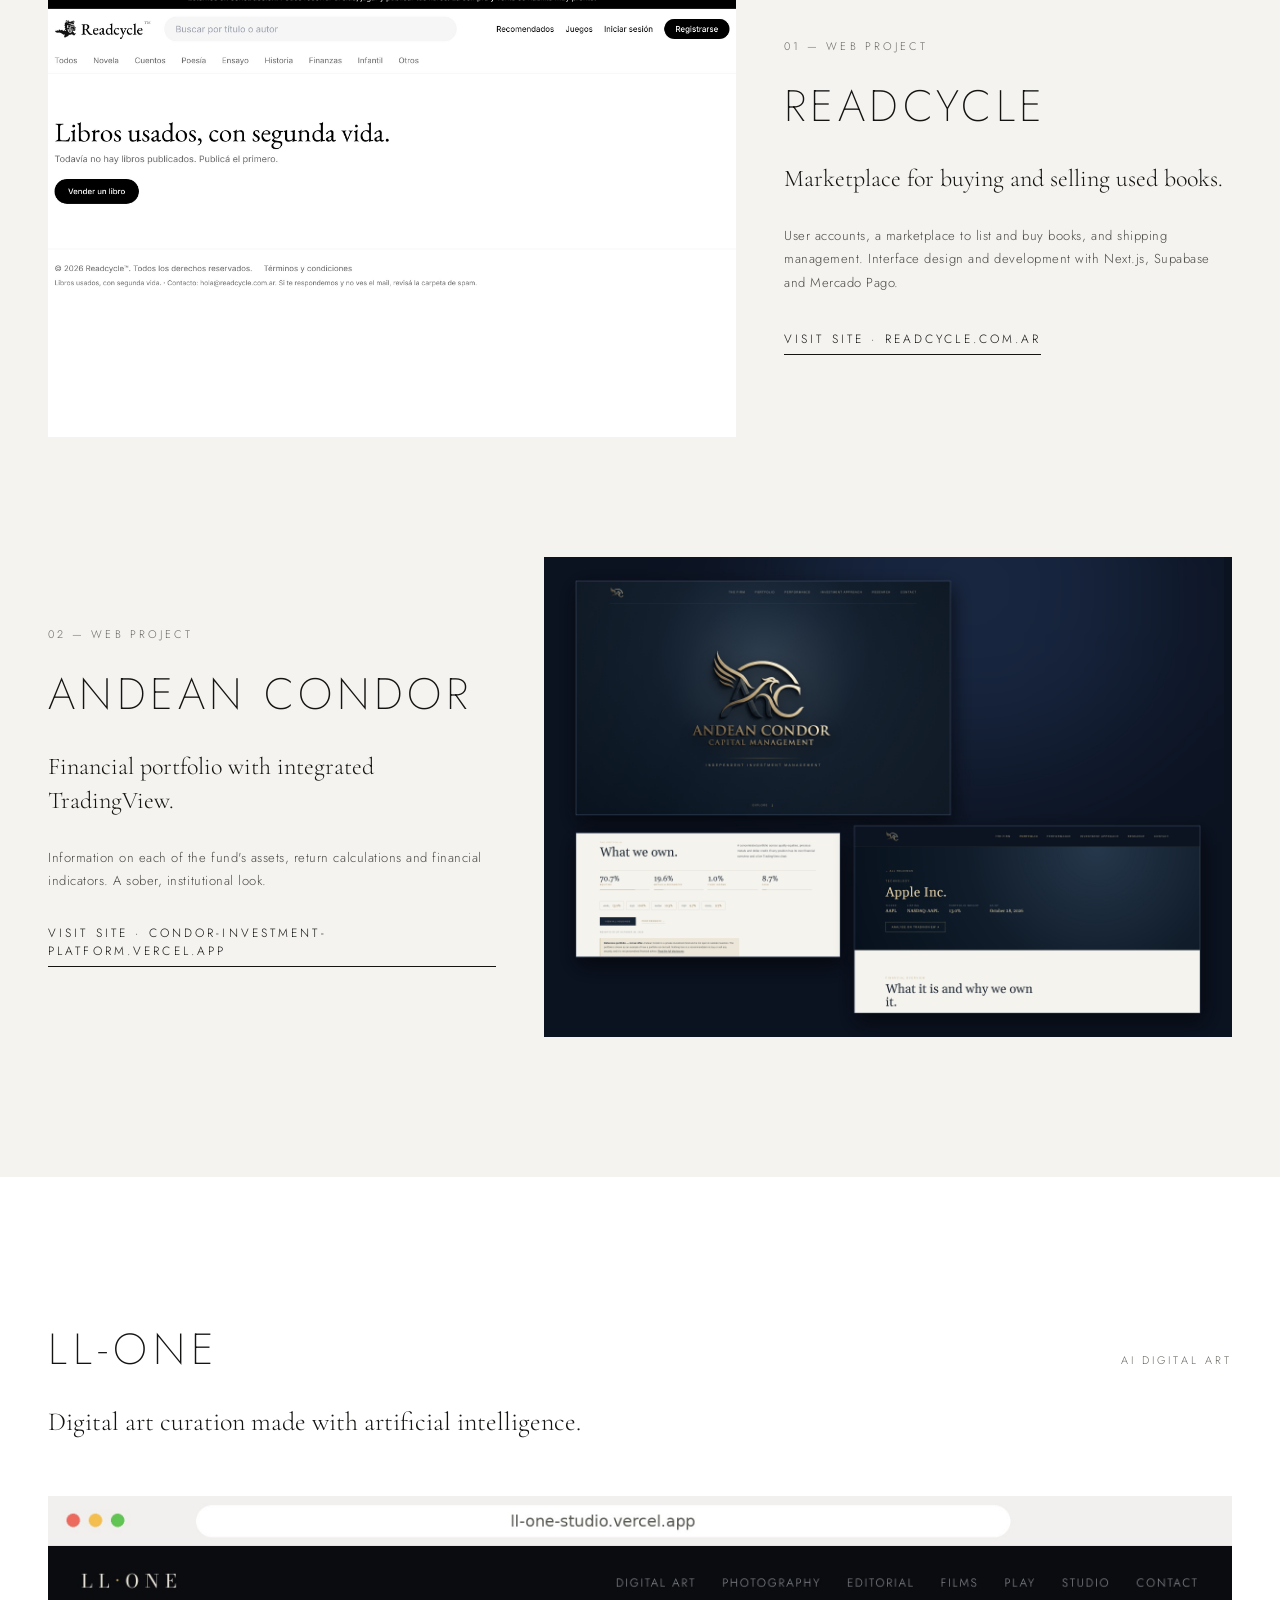
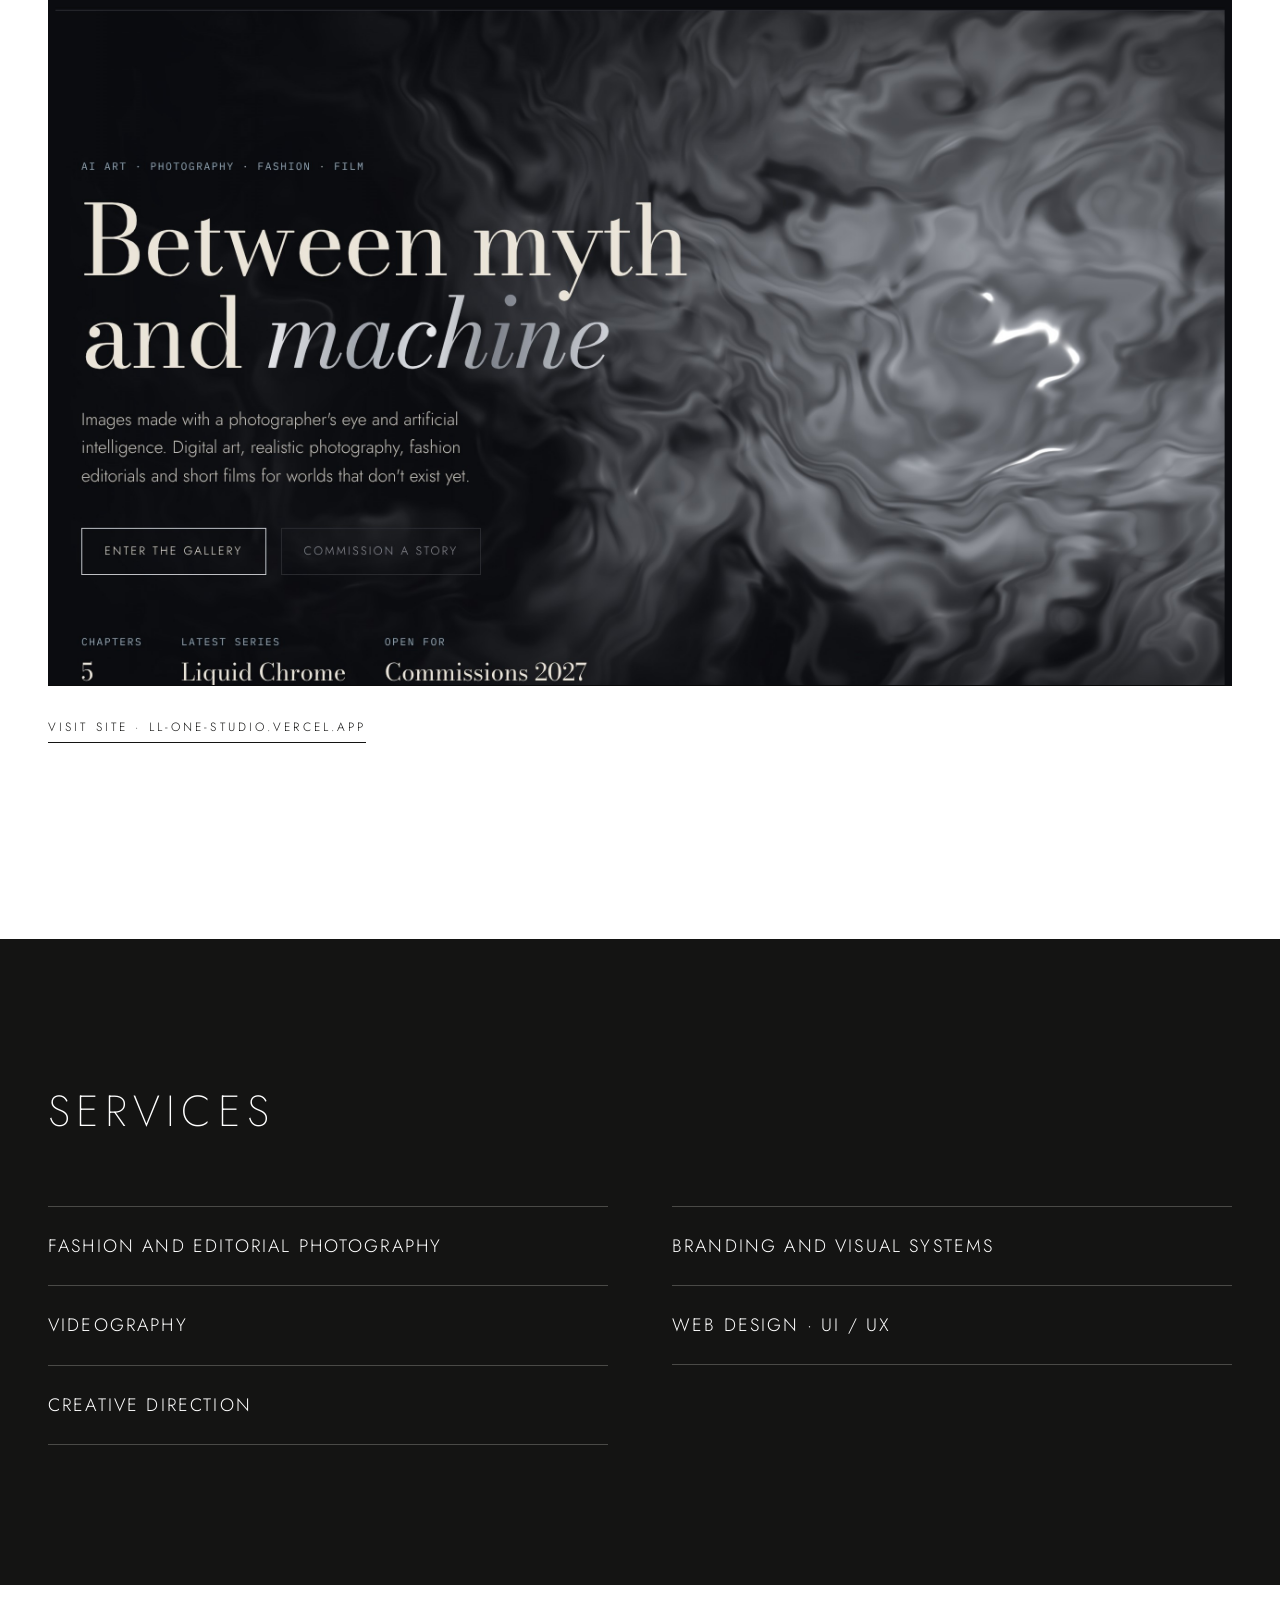
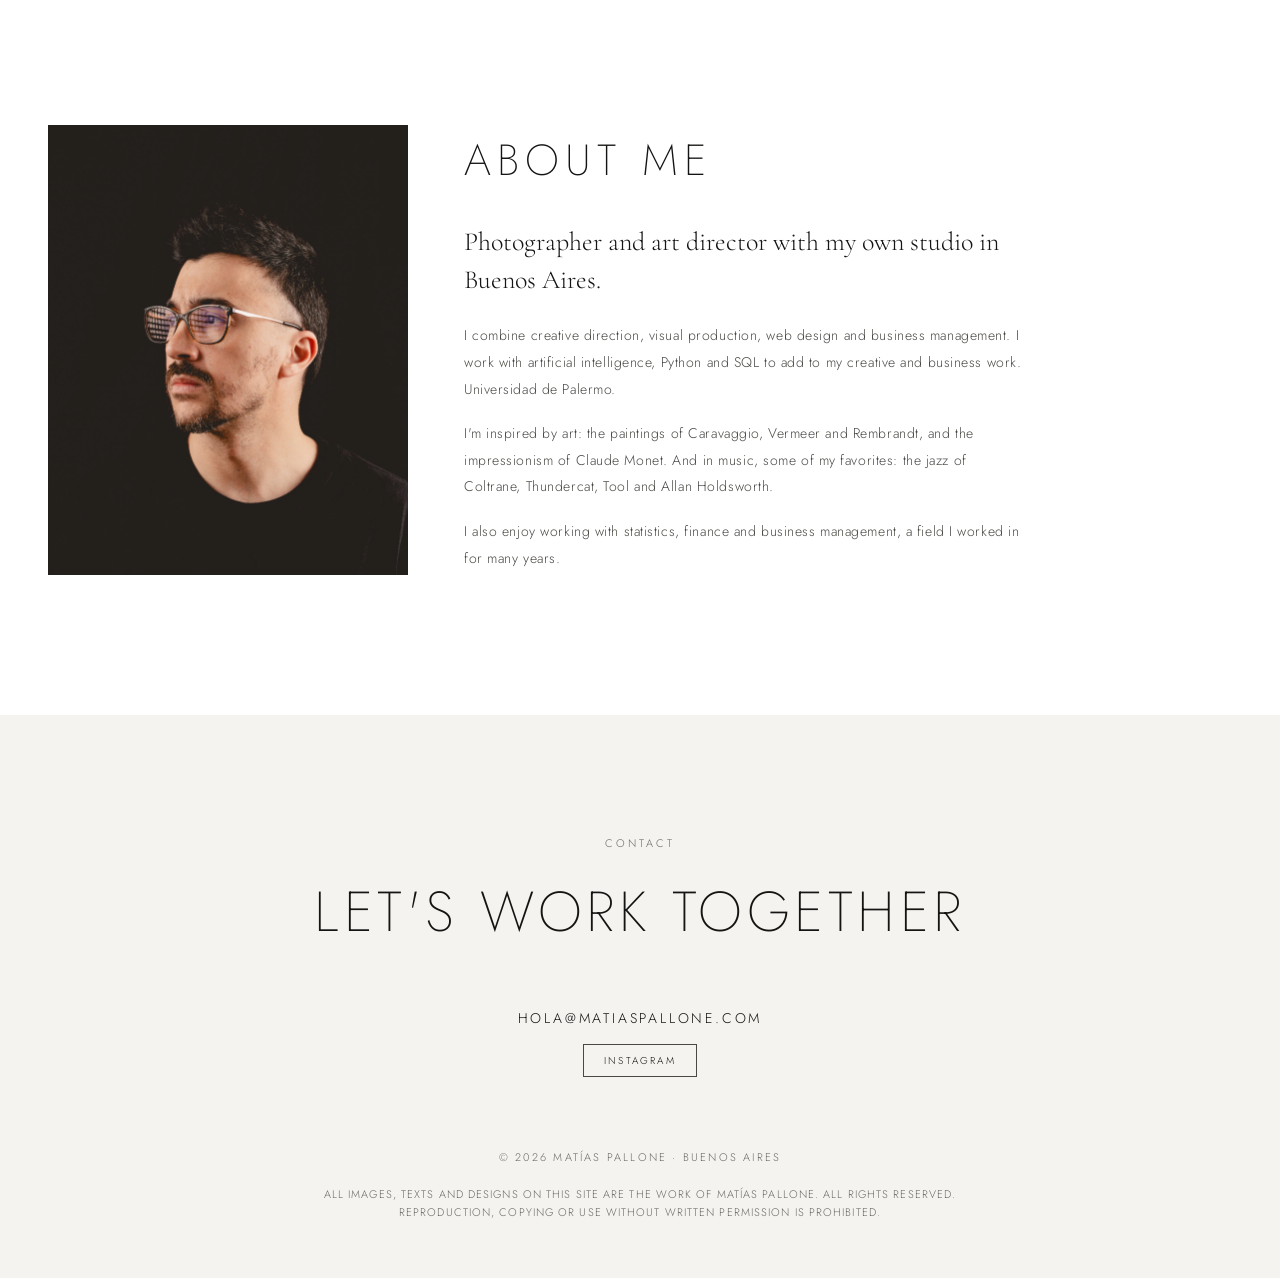
==== commit 68b09a49: "Portada del sitio: líquido metalizado plata/verde uranio en vivo (4K) en el hero real Co-Authored-By" ====
--- a/index.html
+++ b/index.html
@@ -36,12 +36,15 @@
 </header>
 
 <main>
-  <section class="hero" id="inicio">
-    <div class="hero-note" data-i18n="hero_note"></div>
+  <section class="hero hero-live" id="inicio">
+    <canvas id="hero-canvas" class="hero-canvas" aria-hidden="true"></canvas>
+    <div id="hero-fallback" class="hero-fallback" aria-hidden="true" hidden></div>
+    <div class="hero-scrim" aria-hidden="true"></div>
     <div class="hero-content">
       <h1 id="nombre"></h1>
       <p class="sub" data-i18n="subtitulo"></p>
     </div>
+    <p class="hero-hint" id="hero-hint"></p>
   </section>
 
   <section class="intro"><p data-i18n="frase"></p></section>
@@ -110,5 +113,6 @@
 
 <script src="content.js"></script>
 <script src="app.js"></script>
+<script src="hero.js"></script>
 </body>
 </html>
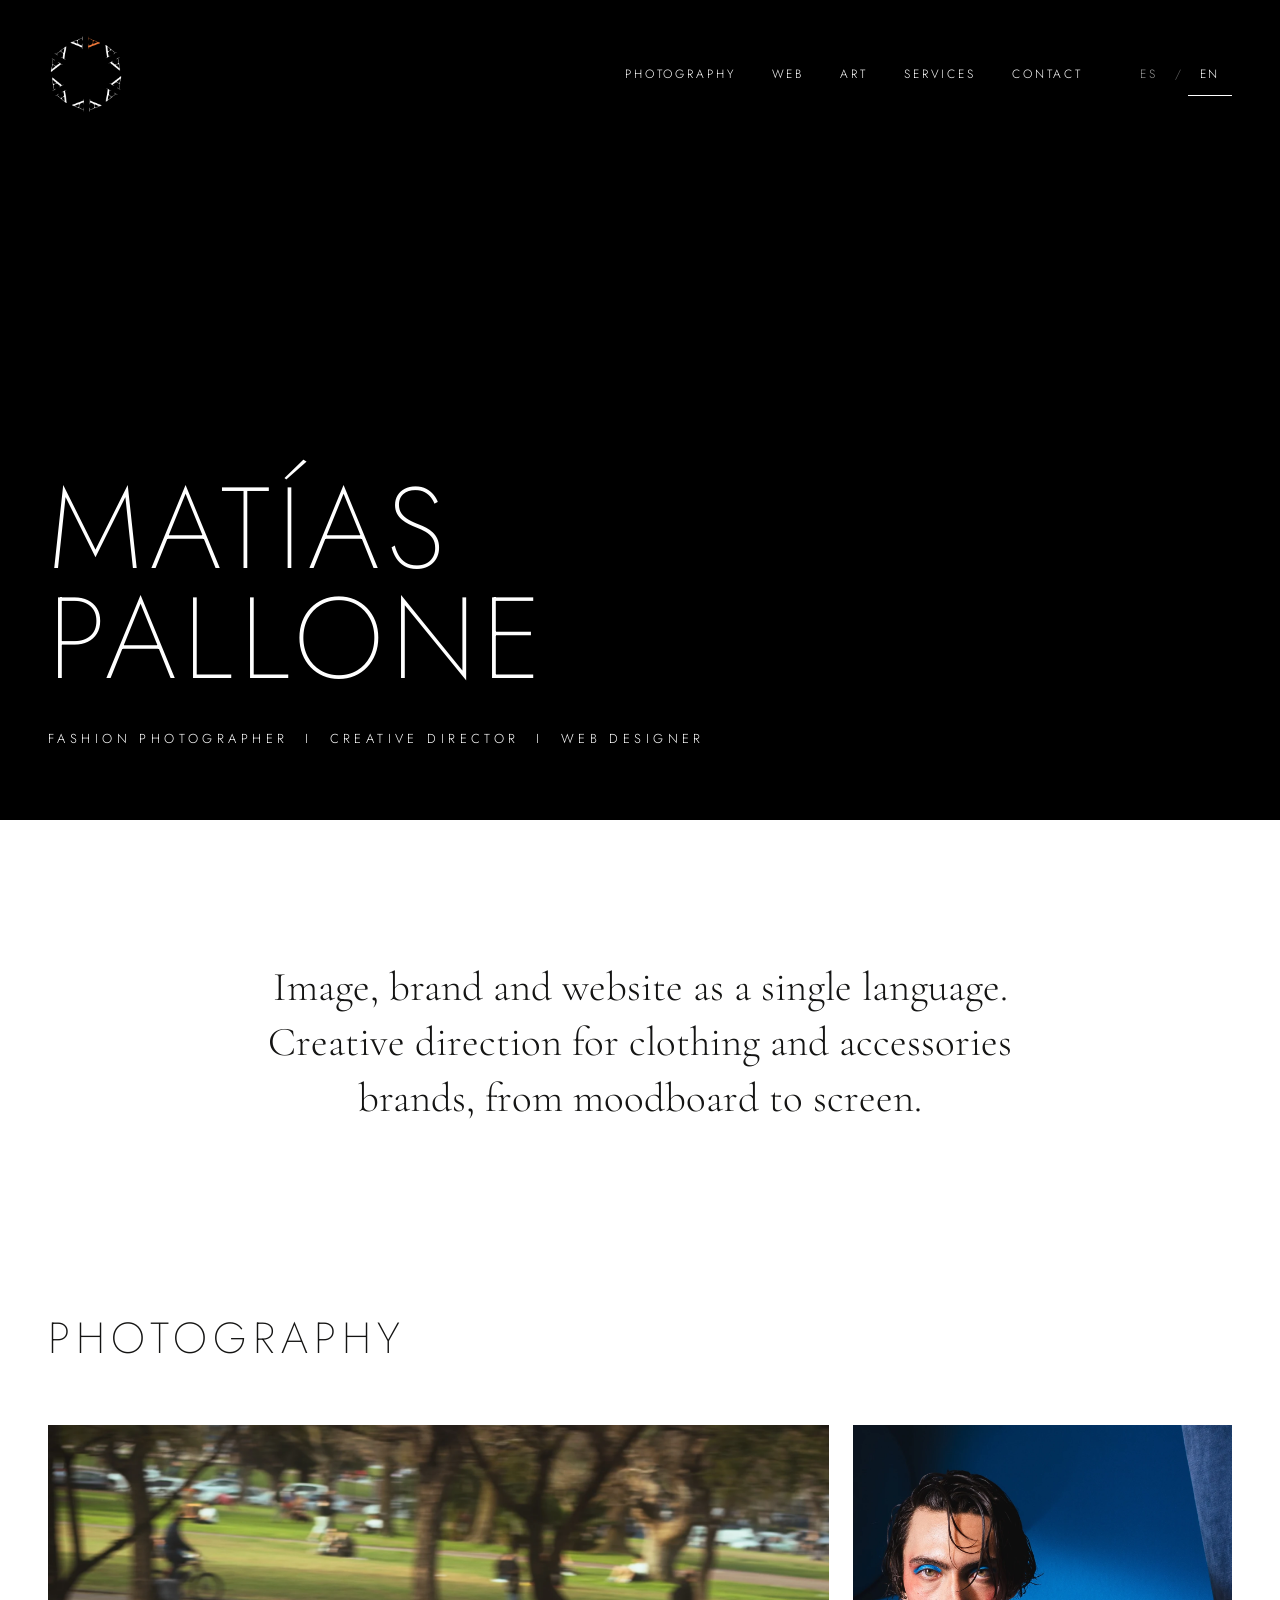
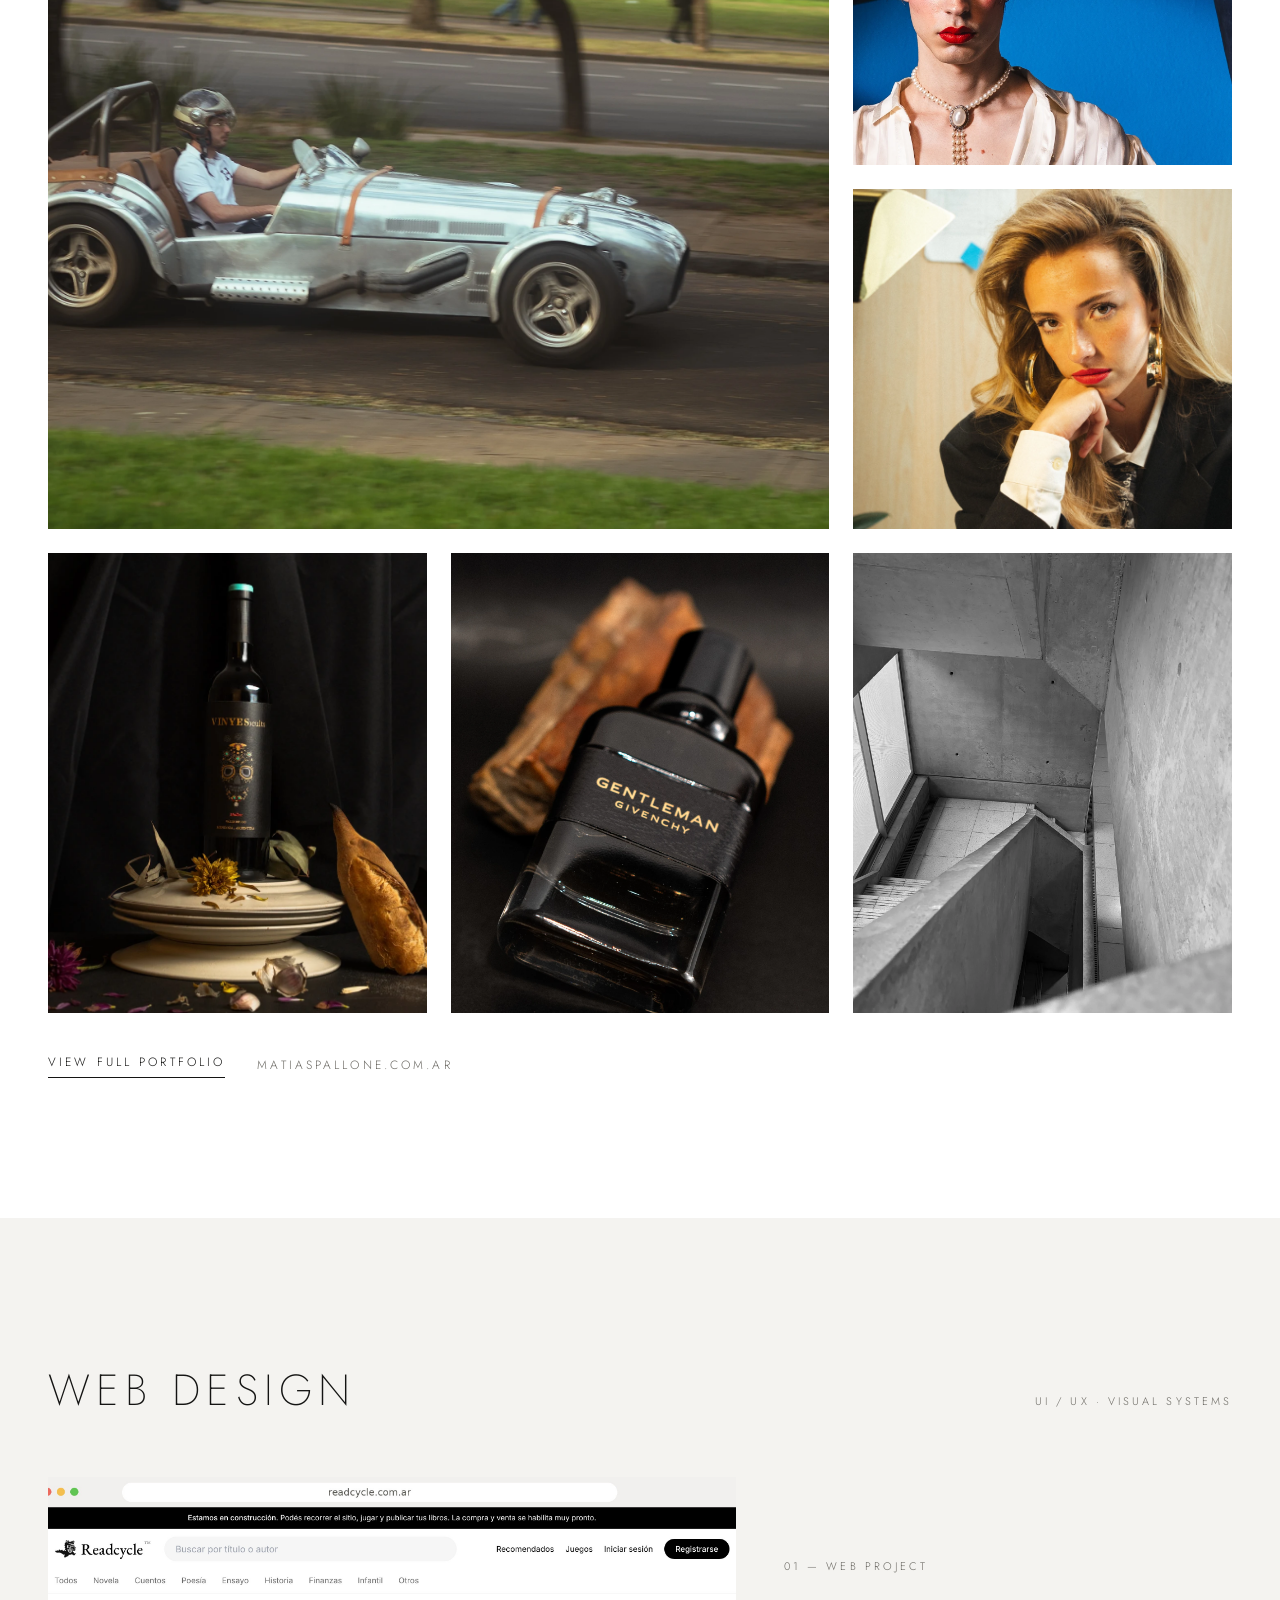
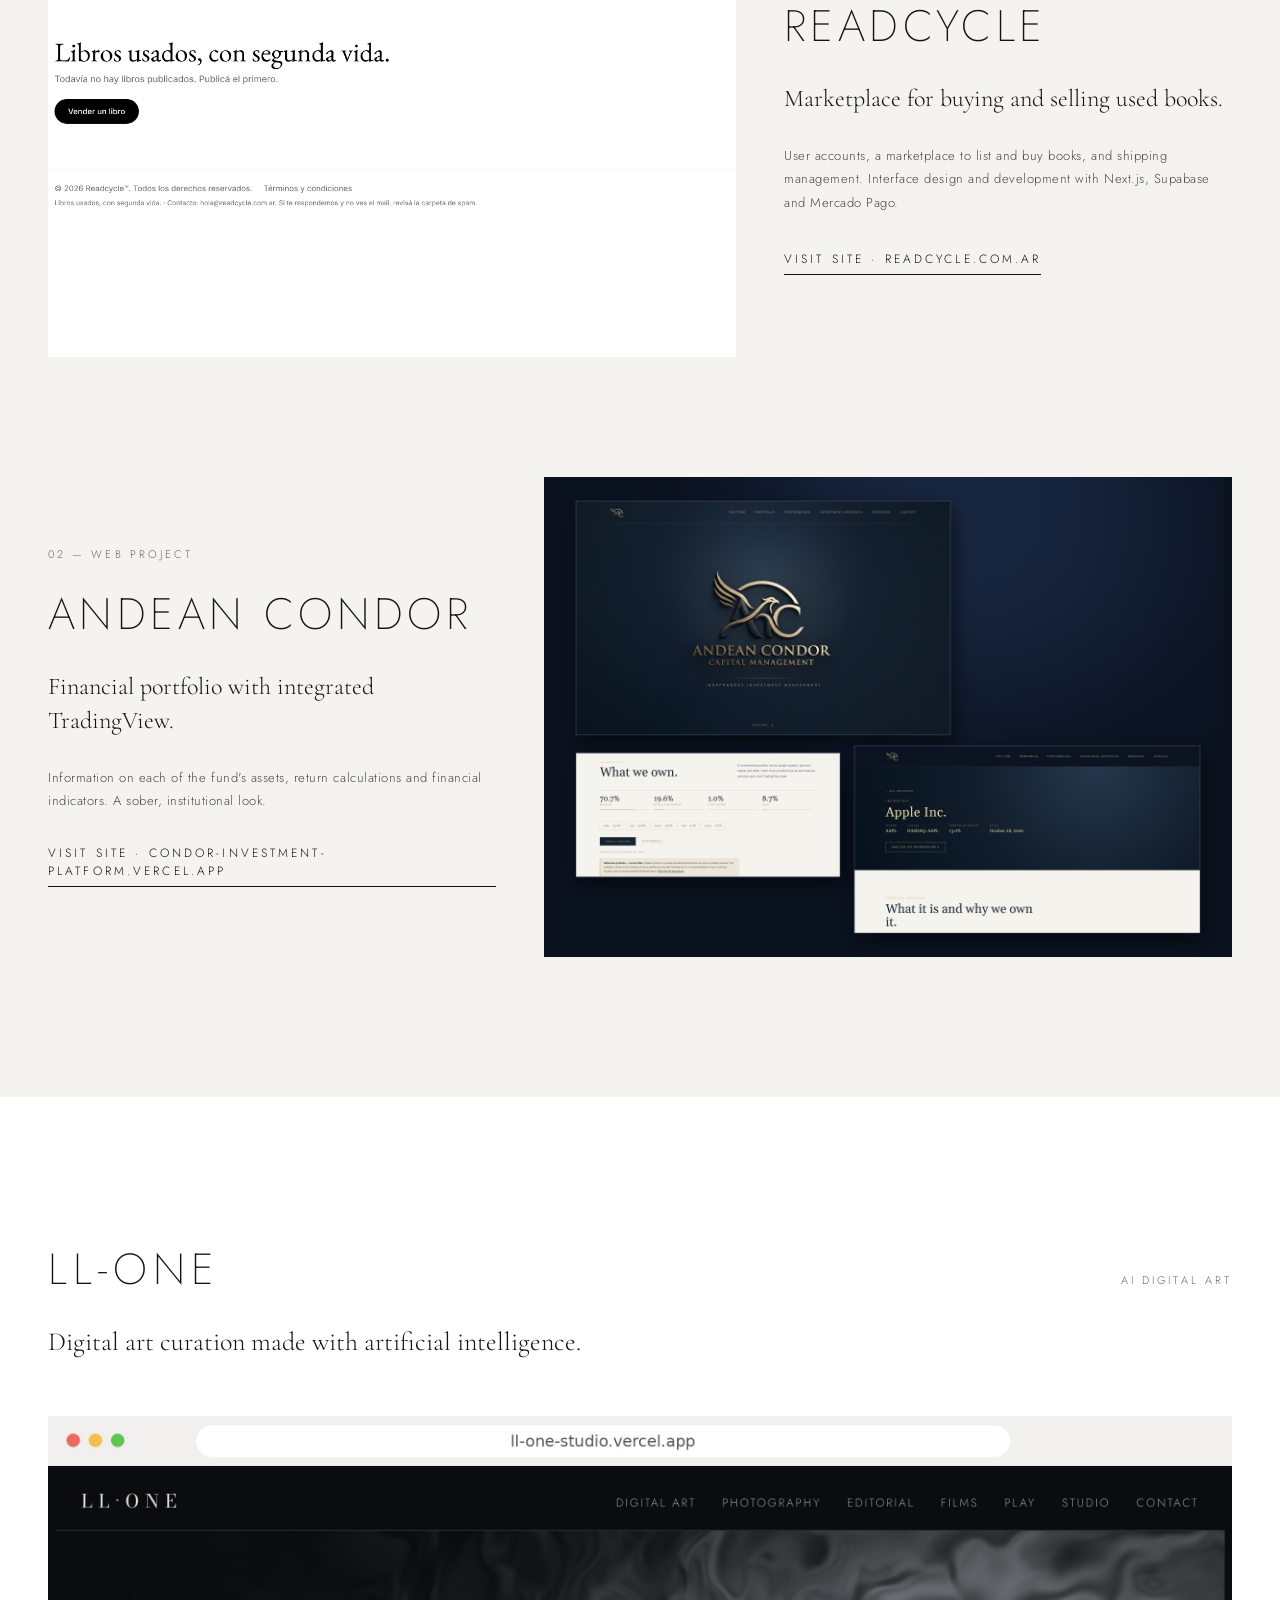
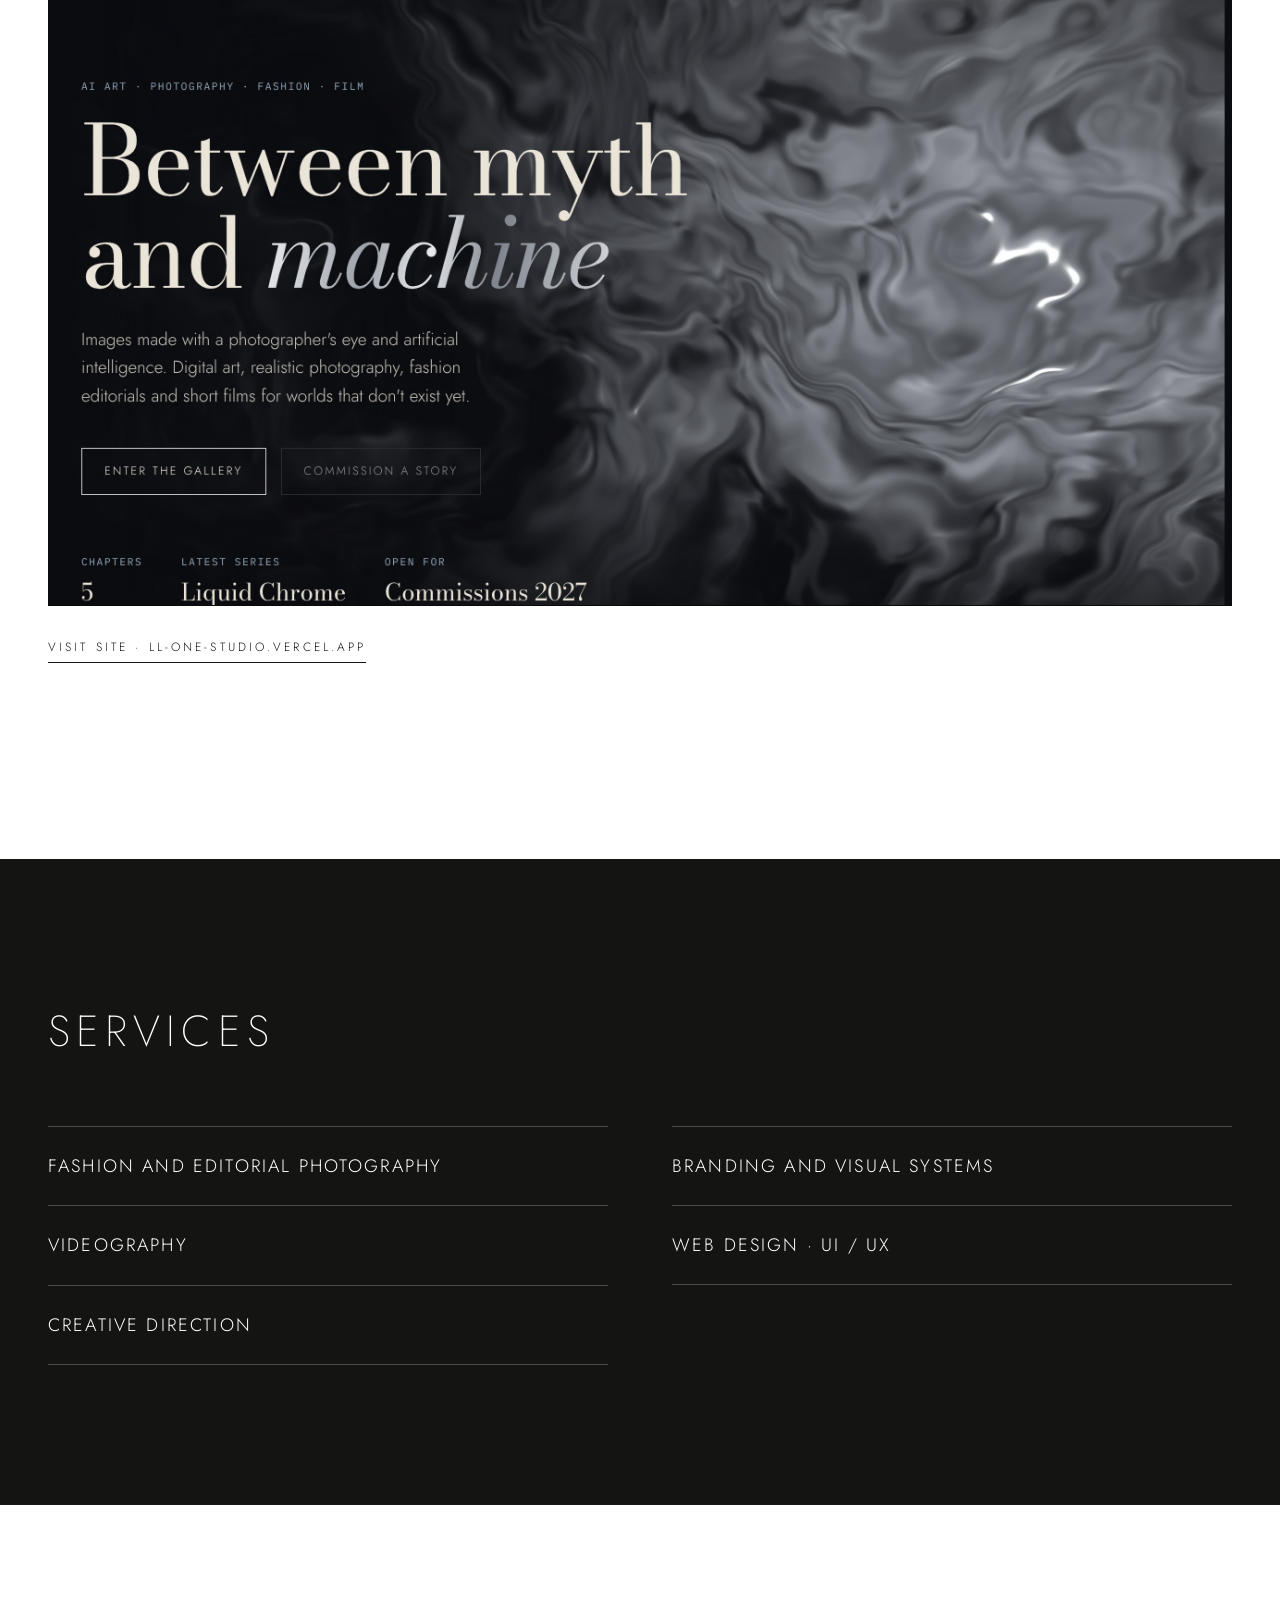
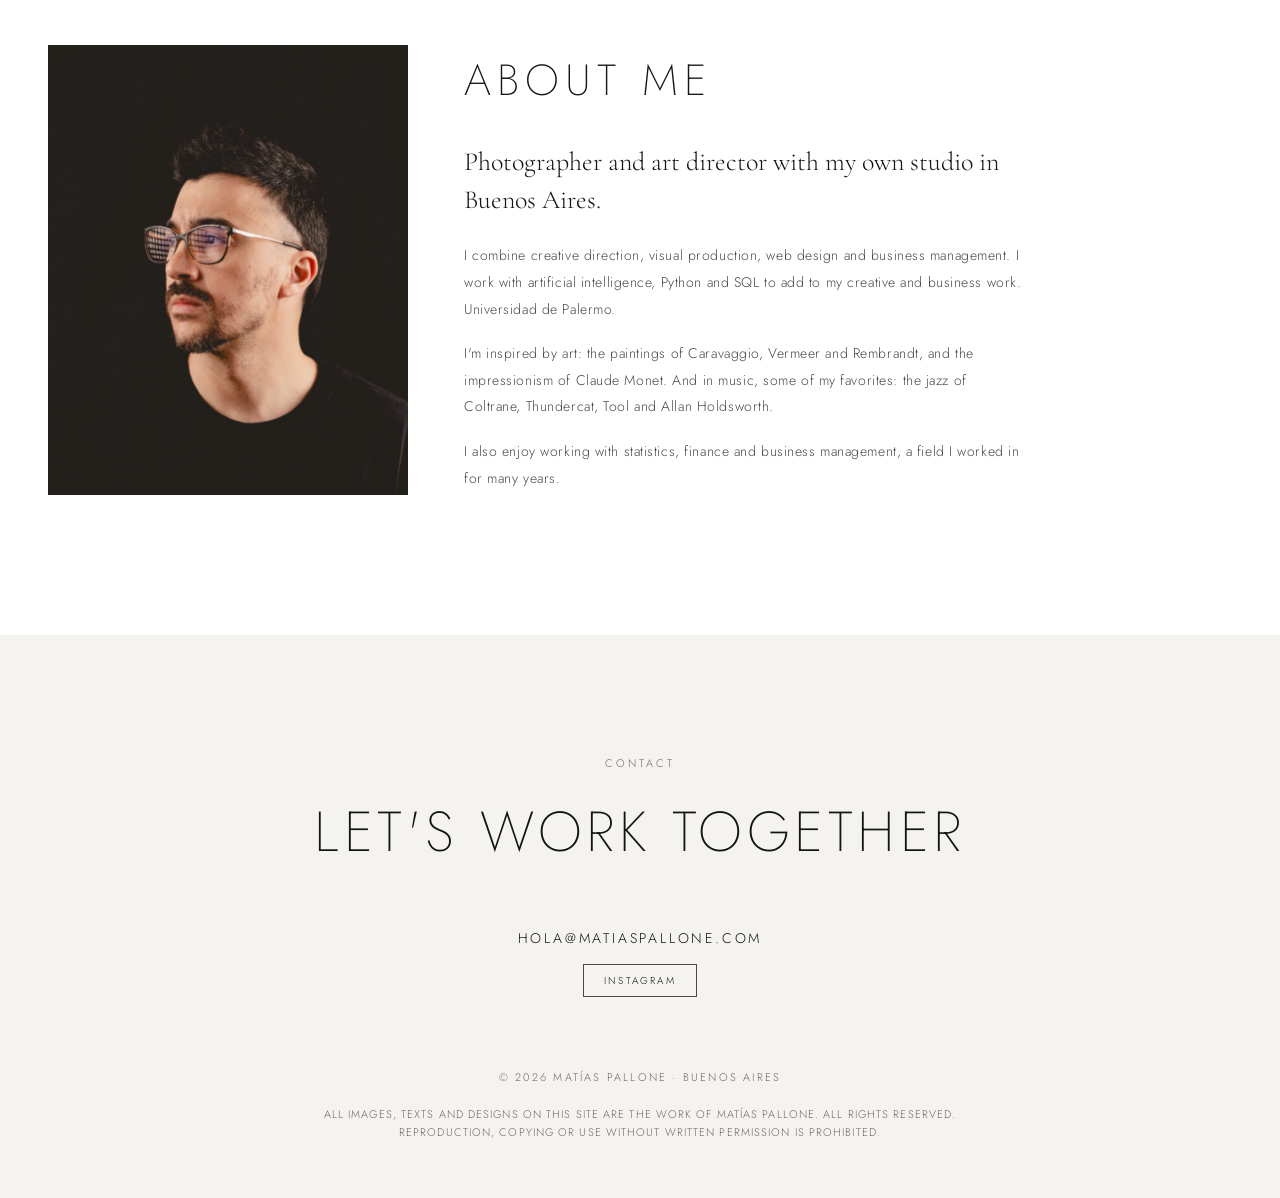
==== commit 2e5b91a6: "Portada: fondo negro liso, sin efecto; queda solo el logo girando Co-Authored-By: Claude Sonnet 5.5 " ====
--- a/index.html
+++ b/index.html
@@ -36,15 +36,11 @@
 </header>
 
 <main>
-  <section class="hero hero-live" id="inicio">
-    <canvas id="hero-canvas" class="hero-canvas" aria-hidden="true"></canvas>
-    <div id="hero-fallback" class="hero-fallback" aria-hidden="true" hidden></div>
-    <div class="hero-scrim" aria-hidden="true"></div>
+  <section class="hero" id="inicio">
     <div class="hero-content">
       <h1 id="nombre"></h1>
       <p class="sub" data-i18n="subtitulo"></p>
     </div>
-    <p class="hero-hint" id="hero-hint"></p>
   </section>
 
   <section class="intro"><p data-i18n="frase"></p></section>
@@ -113,6 +109,5 @@
 
 <script src="content.js"></script>
 <script src="app.js"></script>
-<script src="hero.js"></script>
 </body>
 </html>
--- a/styles.css
+++ b/styles.css
@@ -110,7 +110,7 @@
 .hero {
   position: relative;
   min-height: 820px;
-  background: #1b1b1a;
+  background: #000;
   color: #fff;
   display: flex;
   flex-direction: column;
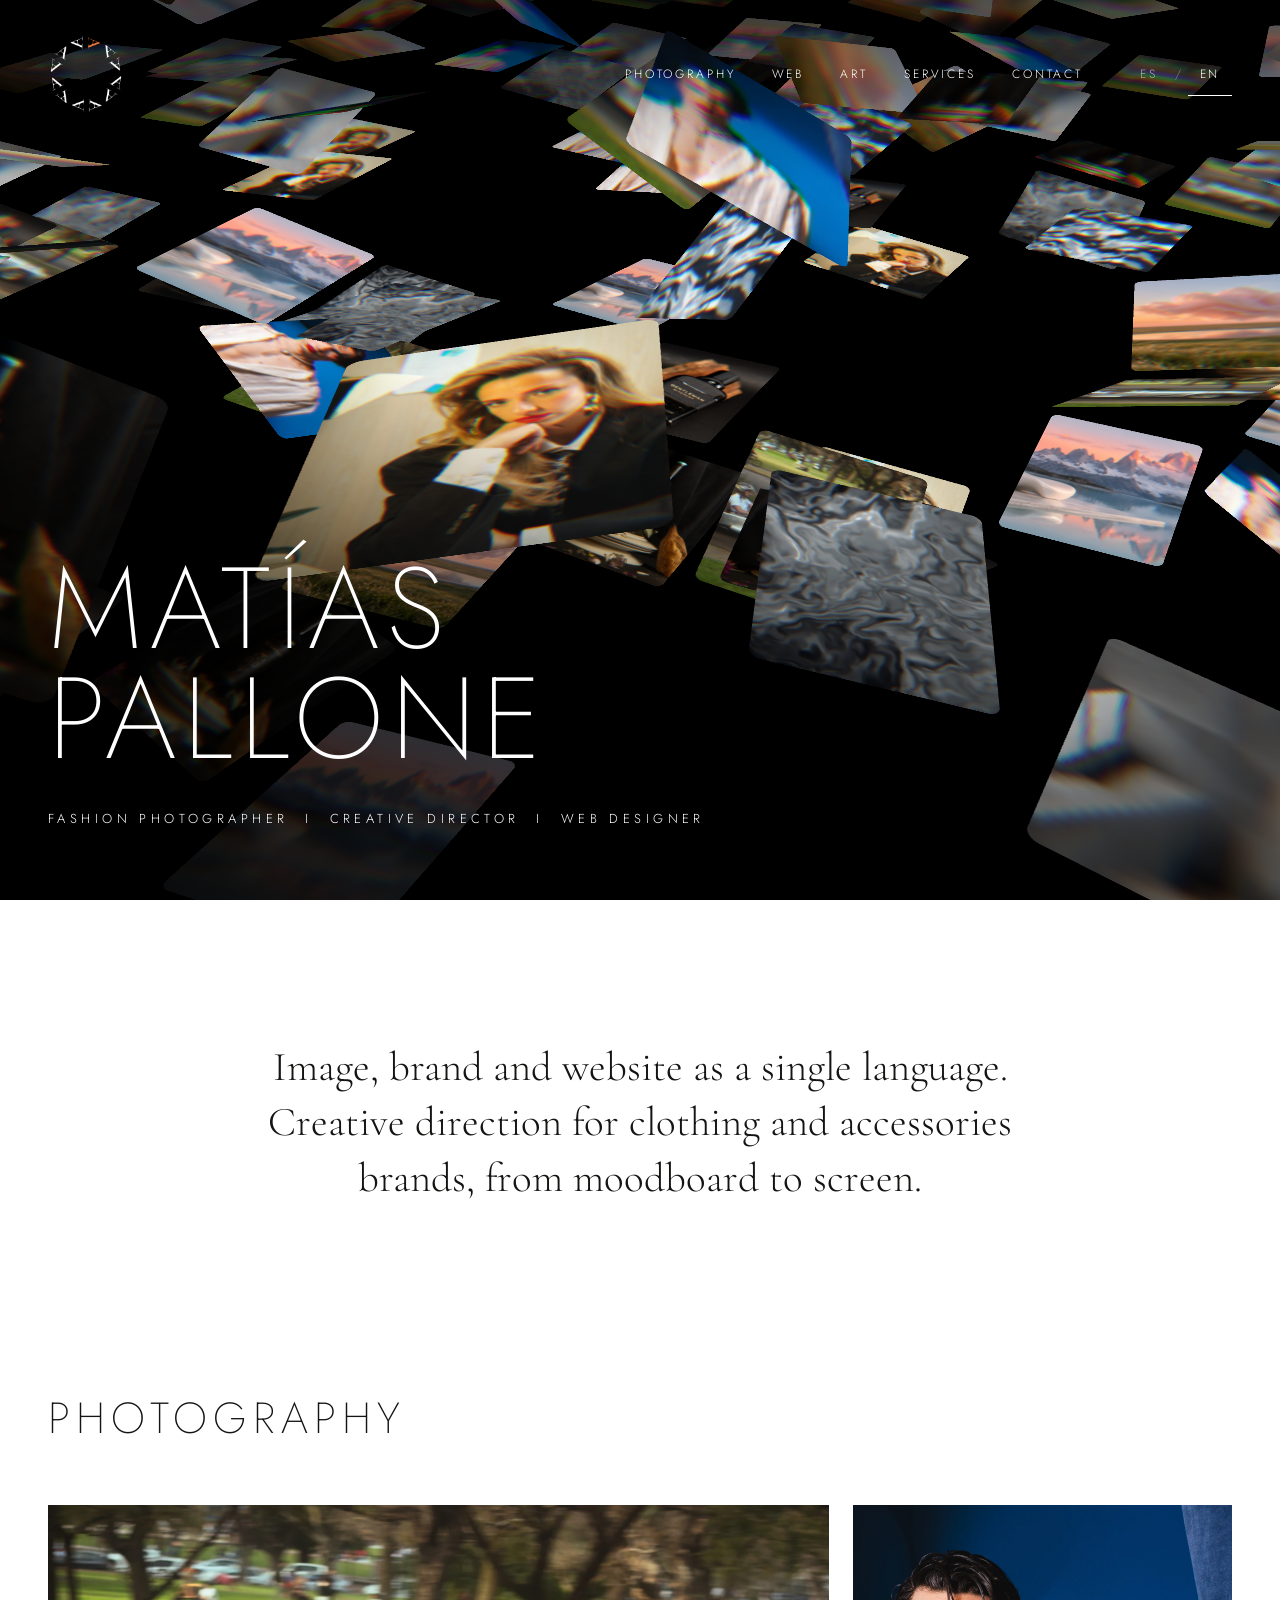
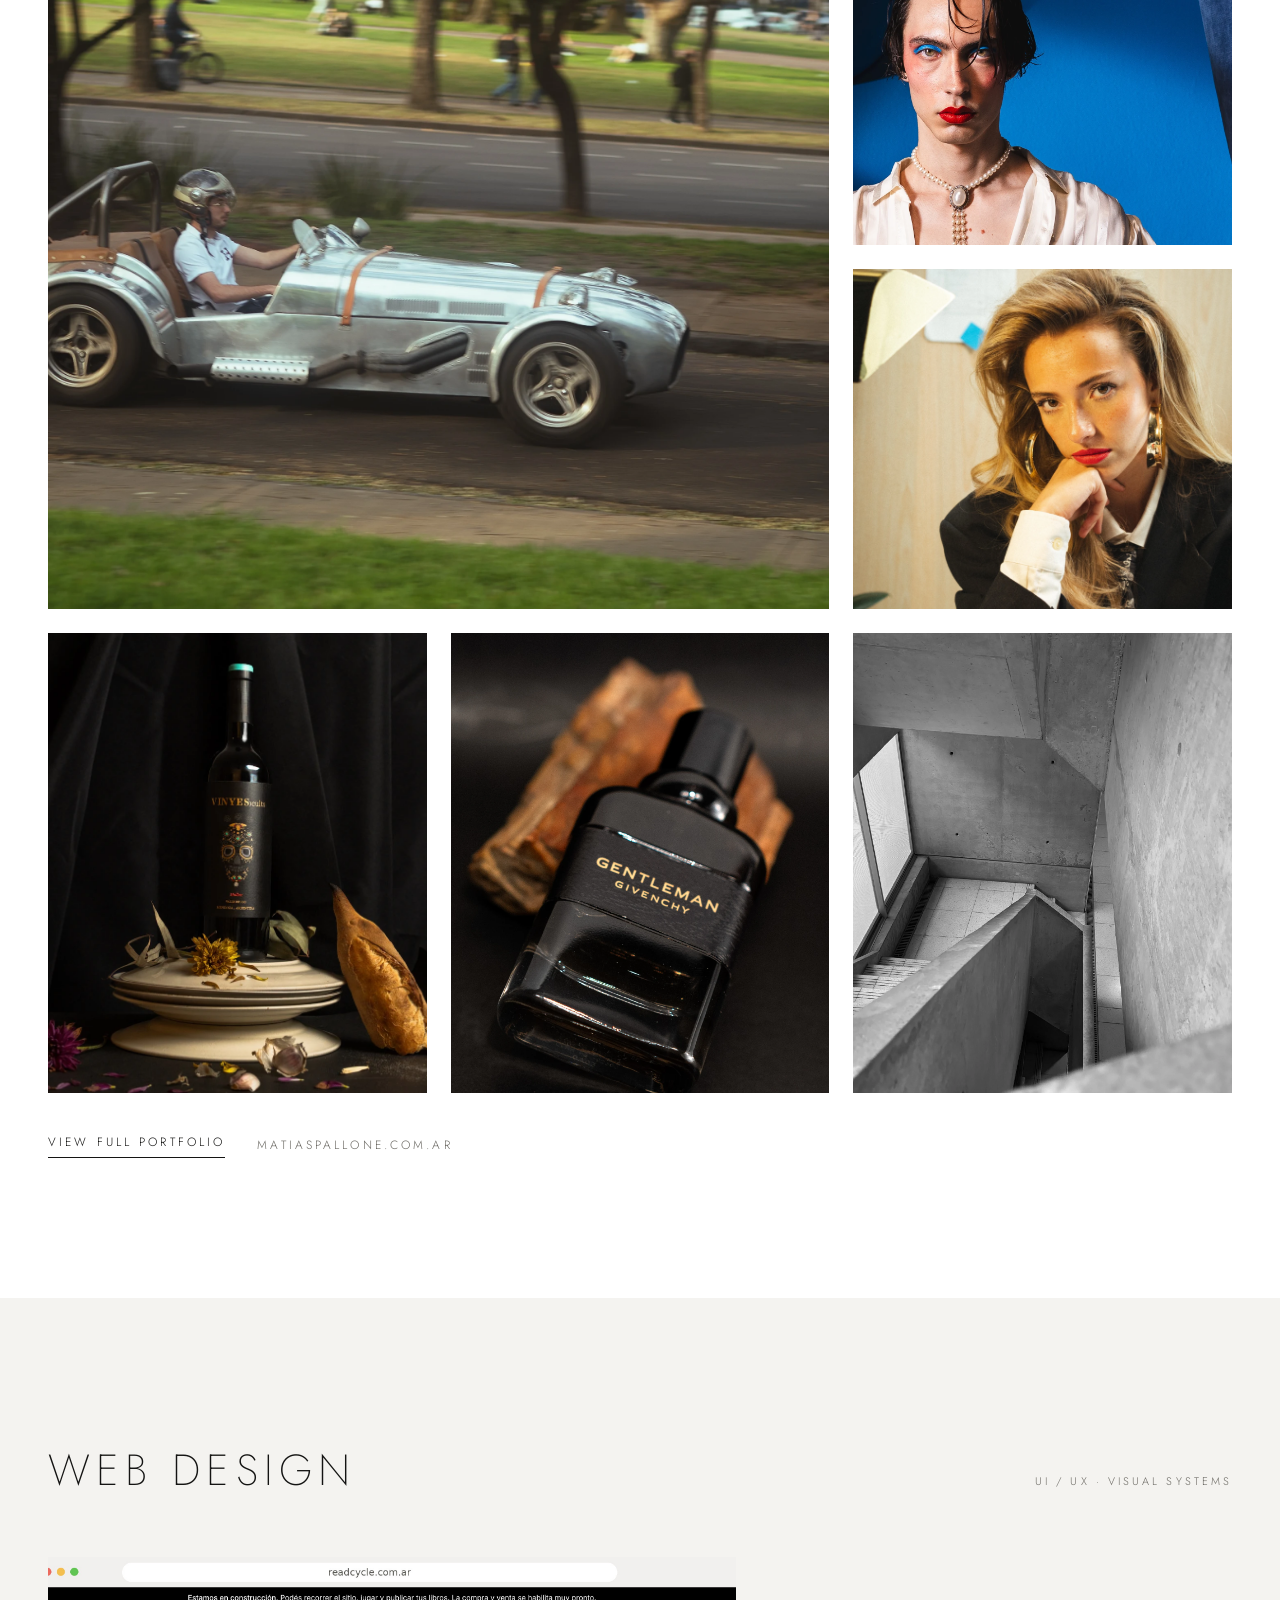
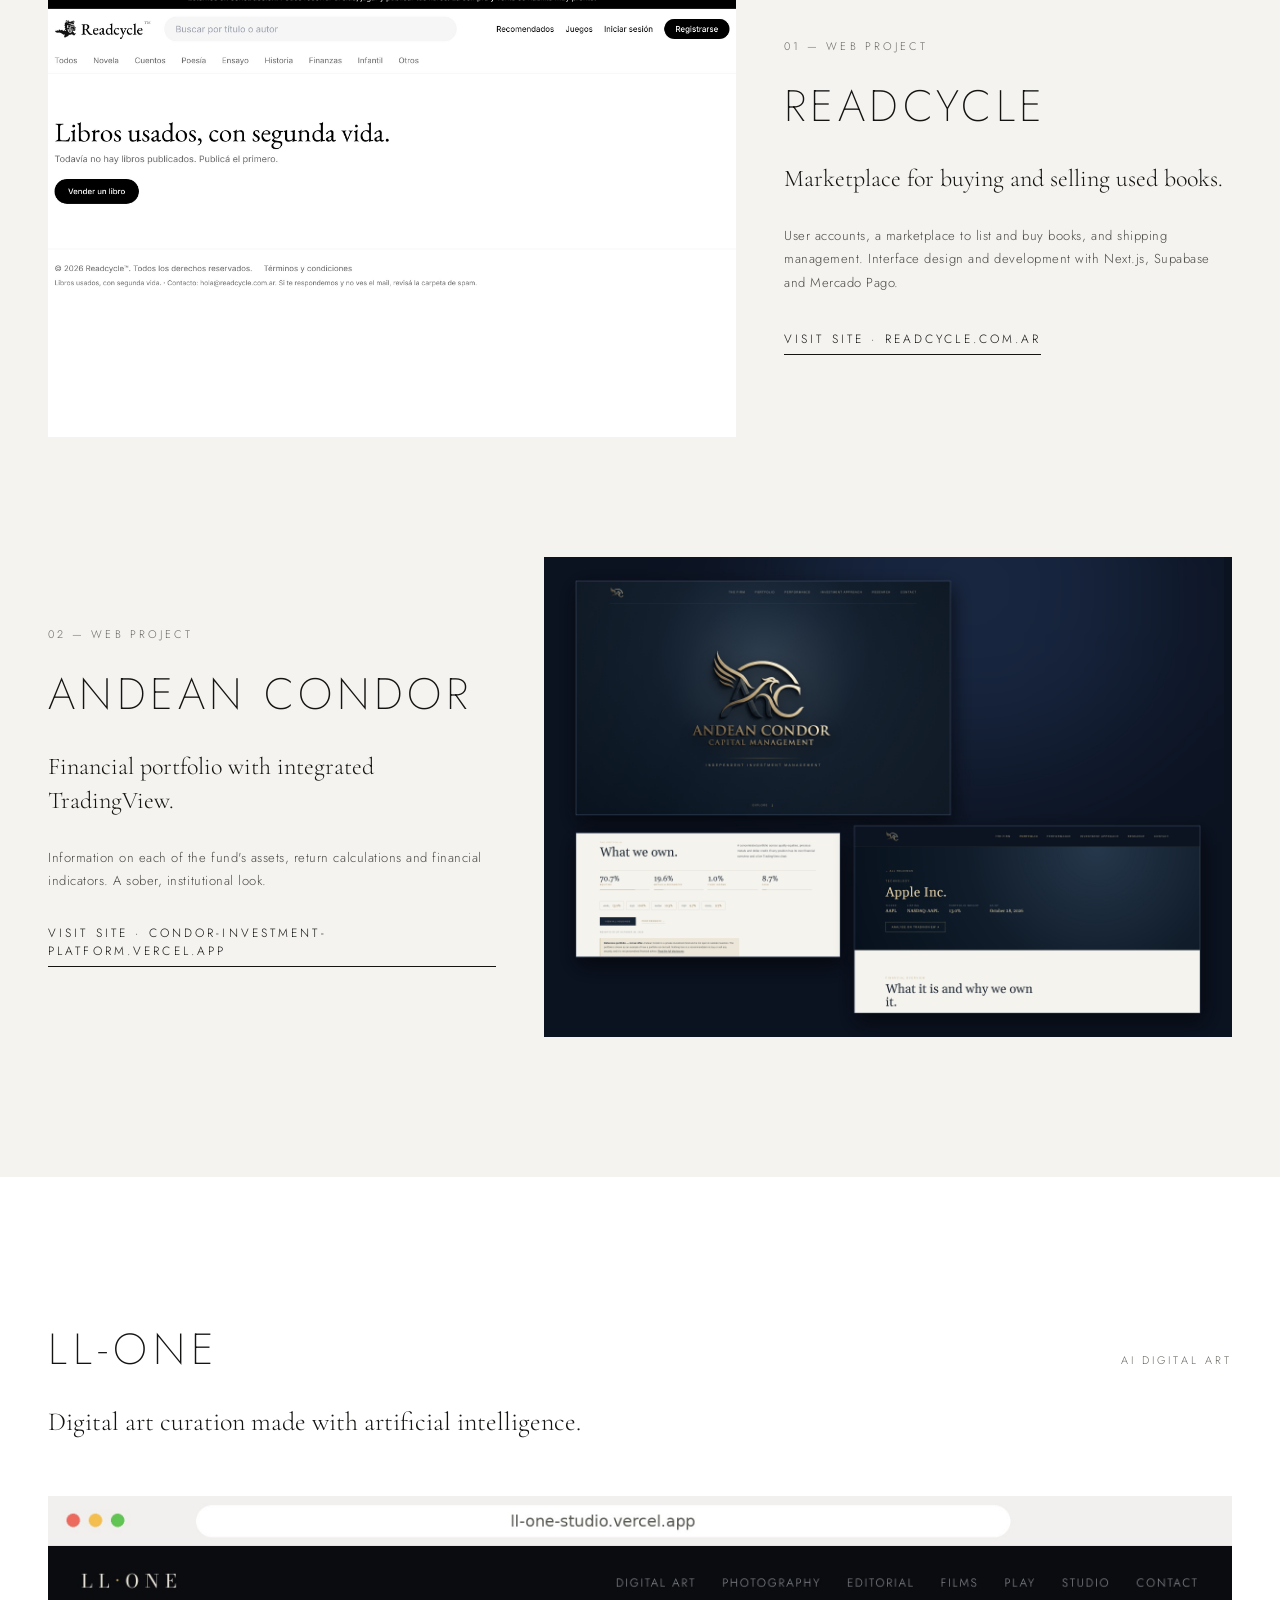
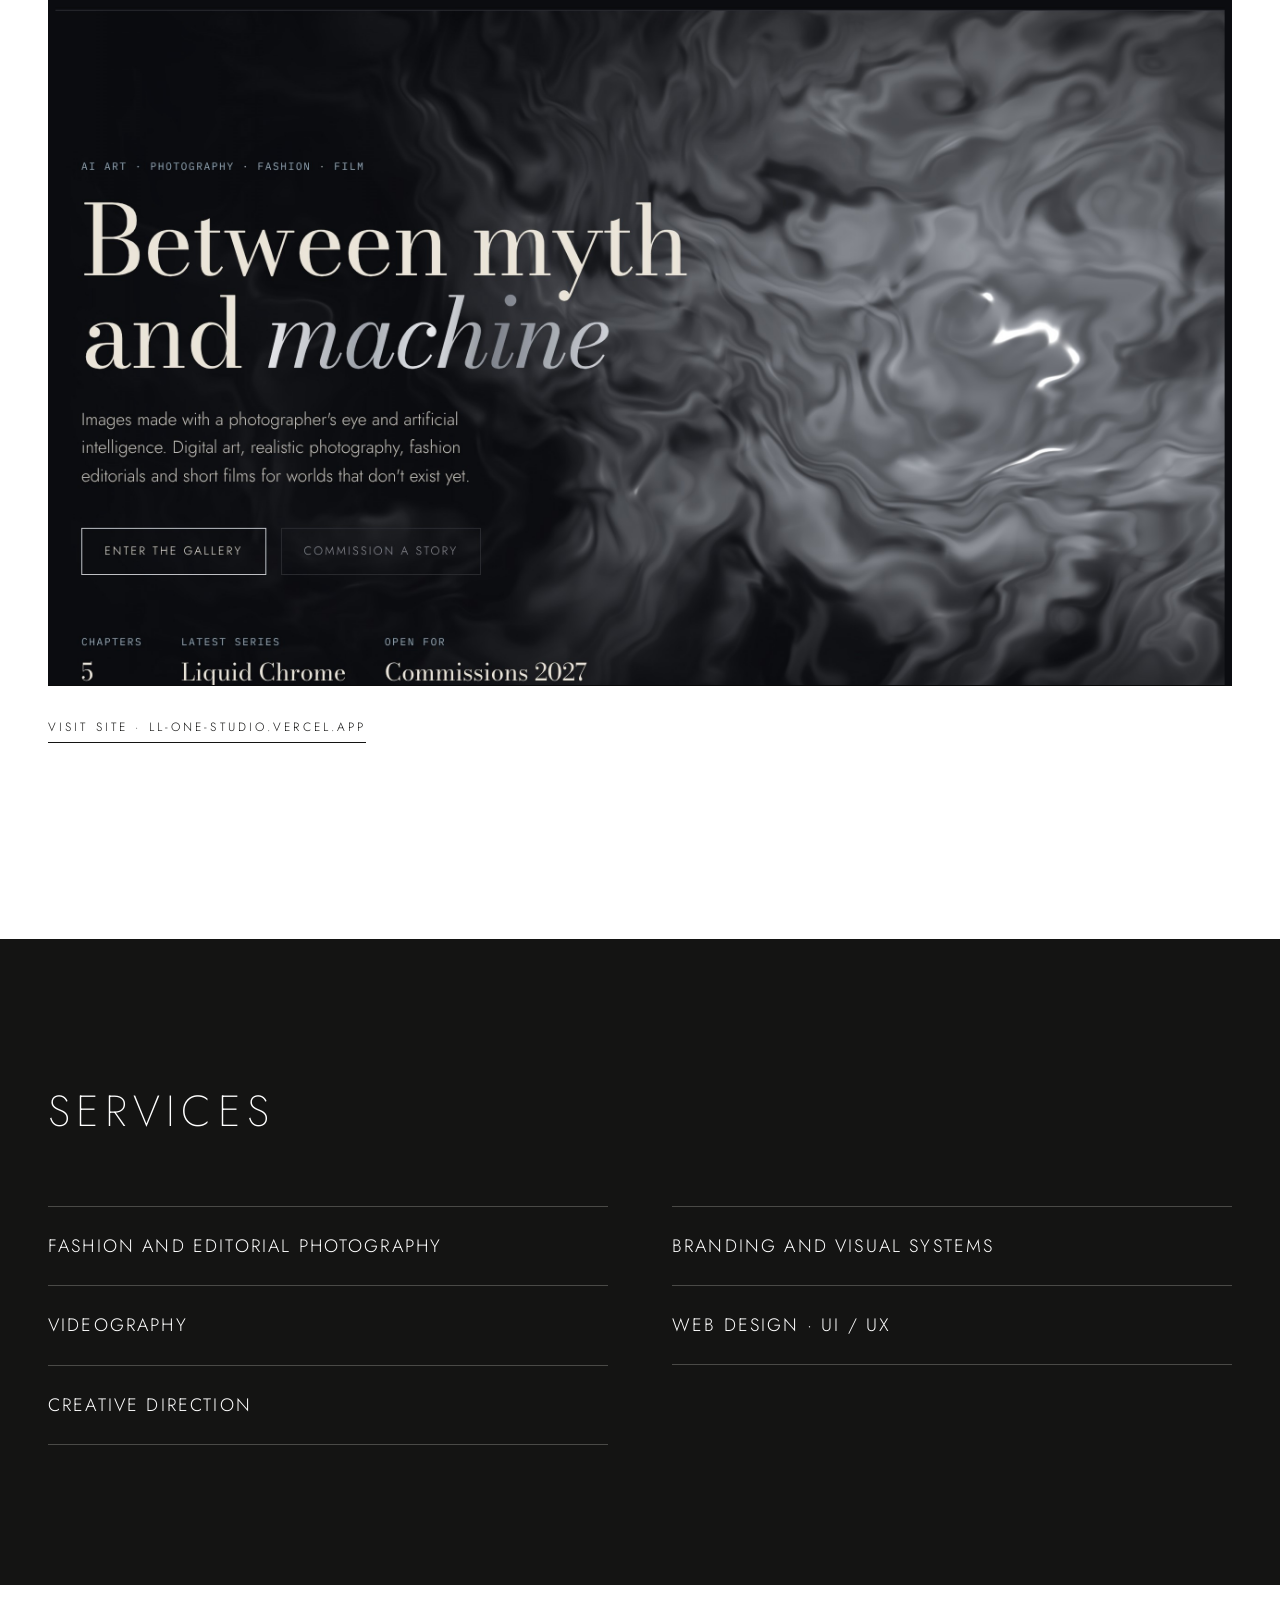
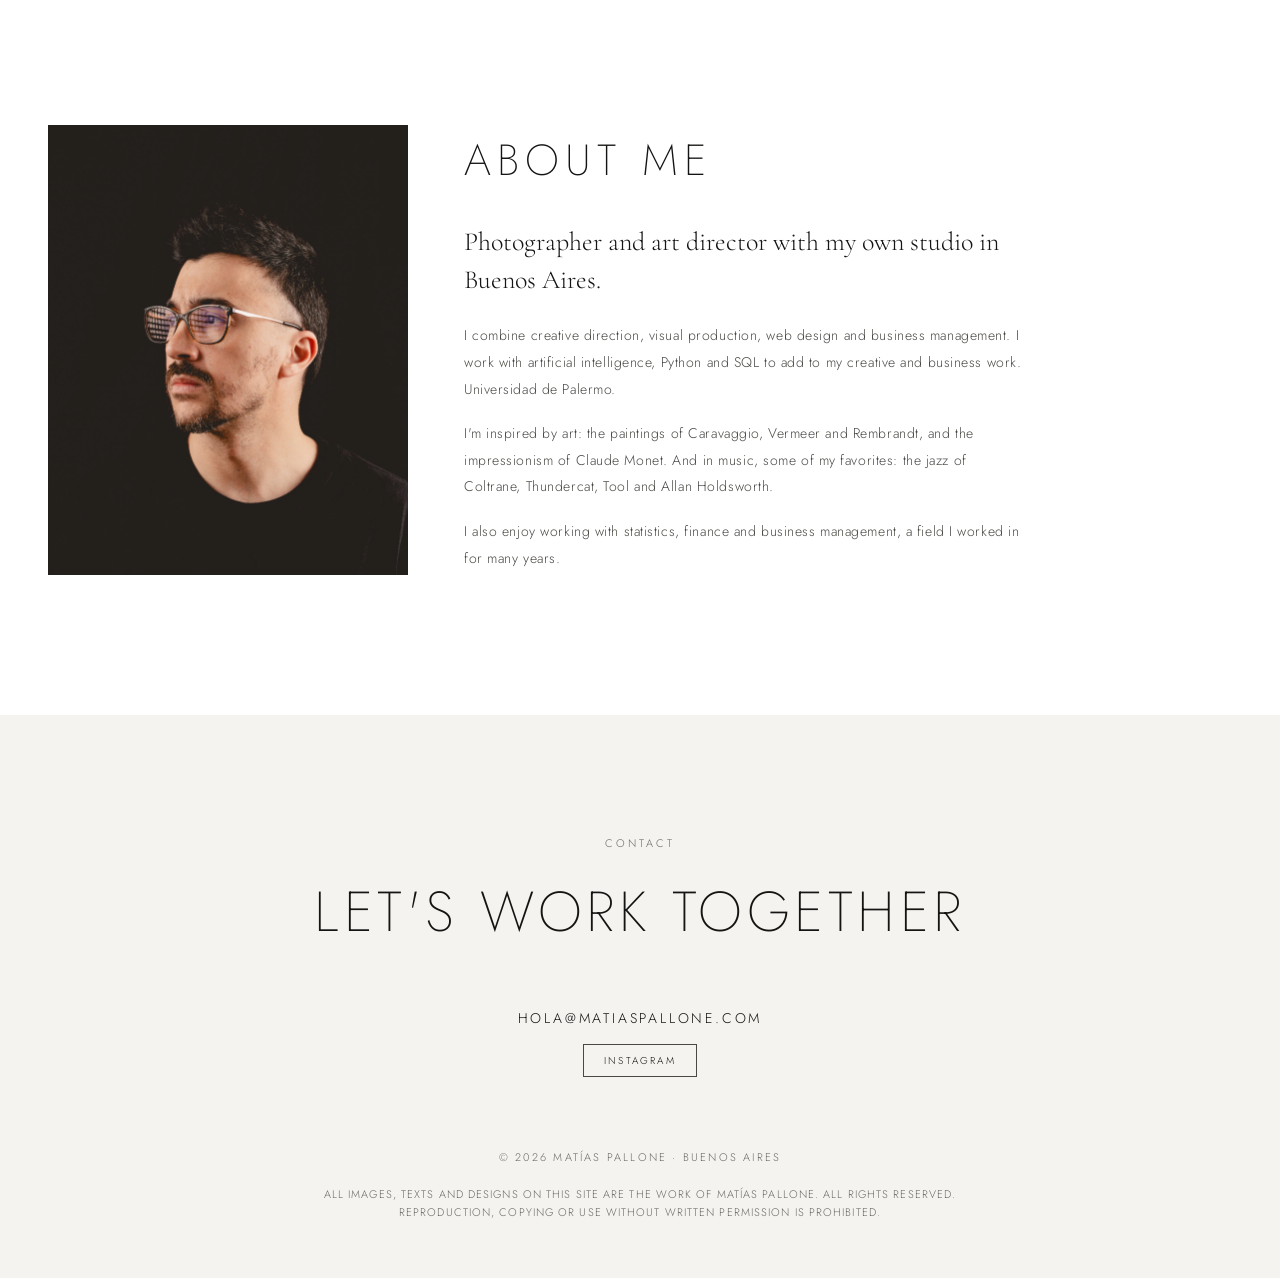
==== commit 3bb91009: "Portada: muro 3D de fotos (portfolio + LL-one) con desenfoque en los bordes, llegada animada, hover " ====
--- a/index.html
+++ b/index.html
@@ -36,11 +36,15 @@
 </header>
 
 <main>
-  <section class="hero" id="inicio">
+  <section class="hero hero-live" id="inicio">
+    <canvas id="hero-canvas" class="hero-canvas" aria-hidden="true"></canvas>
+    <div id="hero-fallback" class="hero-fallback" aria-hidden="true" hidden></div>
+    <div class="hero-scrim" aria-hidden="true"></div>
     <div class="hero-content">
       <h1 id="nombre"></h1>
       <p class="sub" data-i18n="subtitulo"></p>
     </div>
+    <p class="hero-hint" id="hero-hint"></p>
   </section>
 
   <section class="intro"><p data-i18n="frase"></p></section>
@@ -109,5 +113,6 @@
 
 <script src="content.js"></script>
 <script src="app.js"></script>
+<script src="hero.js"></script>
 </body>
 </html>
--- a/styles.css
+++ b/styles.css
@@ -128,8 +128,11 @@
 /* Portada interactiva (canvas) */
 .hero-live { overflow: hidden; min-height: 100vh; min-height: 100svh; }
 .hero-canvas { position: absolute; inset: 0; width: 100%; height: 100%; display: block; touch-action: pan-y; }
-.hero-fallback { position: absolute; inset: 0; background-size: cover; background-repeat: no-repeat; opacity: 0.85; }
-.hero-scrim { position: absolute; inset: 0; z-index: 1; pointer-events: none; background: linear-gradient(to top, rgba(0,0,0,0.62) 0%, rgba(0,0,0,0.25) 38%, rgba(0,0,0,0) 62%), linear-gradient(to bottom, rgba(0,0,0,0.35) 0%, rgba(0,0,0,0) 22%); }
+.hero-fallback { position: absolute; inset: 0; opacity: 0.85; }
+.hero-scrim { position: absolute; inset: 0; z-index: 1; pointer-events: none; background: radial-gradient(ellipse 75% 62% at 8% 100%, rgba(0,0,0,0.88) 0%, rgba(0,0,0,0.6) 50%, rgba(0,0,0,0) 100%), linear-gradient(to top, rgba(0,0,0,0.55) 0%, rgba(0,0,0,0) 40%), linear-gradient(to bottom, rgba(0,0,0,0.5) 0%, rgba(0,0,0,0) 20%); }
+.hero-fallback { overflow: hidden; }
+.hero-wall { position: absolute; left: 50%; top: 50%; width: 150%; display: grid; grid-template-columns: repeat(7, 1fr); gap: 2.2%; transform: translate(-50%, -50%) perspective(1500px) rotateX(58deg) rotateZ(-26deg); }
+.hero-wall img { width: 100%; aspect-ratio: 3 / 4; object-fit: cover; border-radius: 6px; display: block; }
 .hero-hint { position: absolute; right: 48px; bottom: 28px; z-index: 2; font-size: 11px; letter-spacing: 0.28em; text-transform: uppercase; color: rgba(255,255,255,0.55); animation: hint-fade 1s ease 1.2s both, hint-out 1.2s ease 9s forwards; }
 @keyframes hint-fade { from { opacity: 0; } to { opacity: 1; } }
 @keyframes hint-out { to { opacity: 0; } }
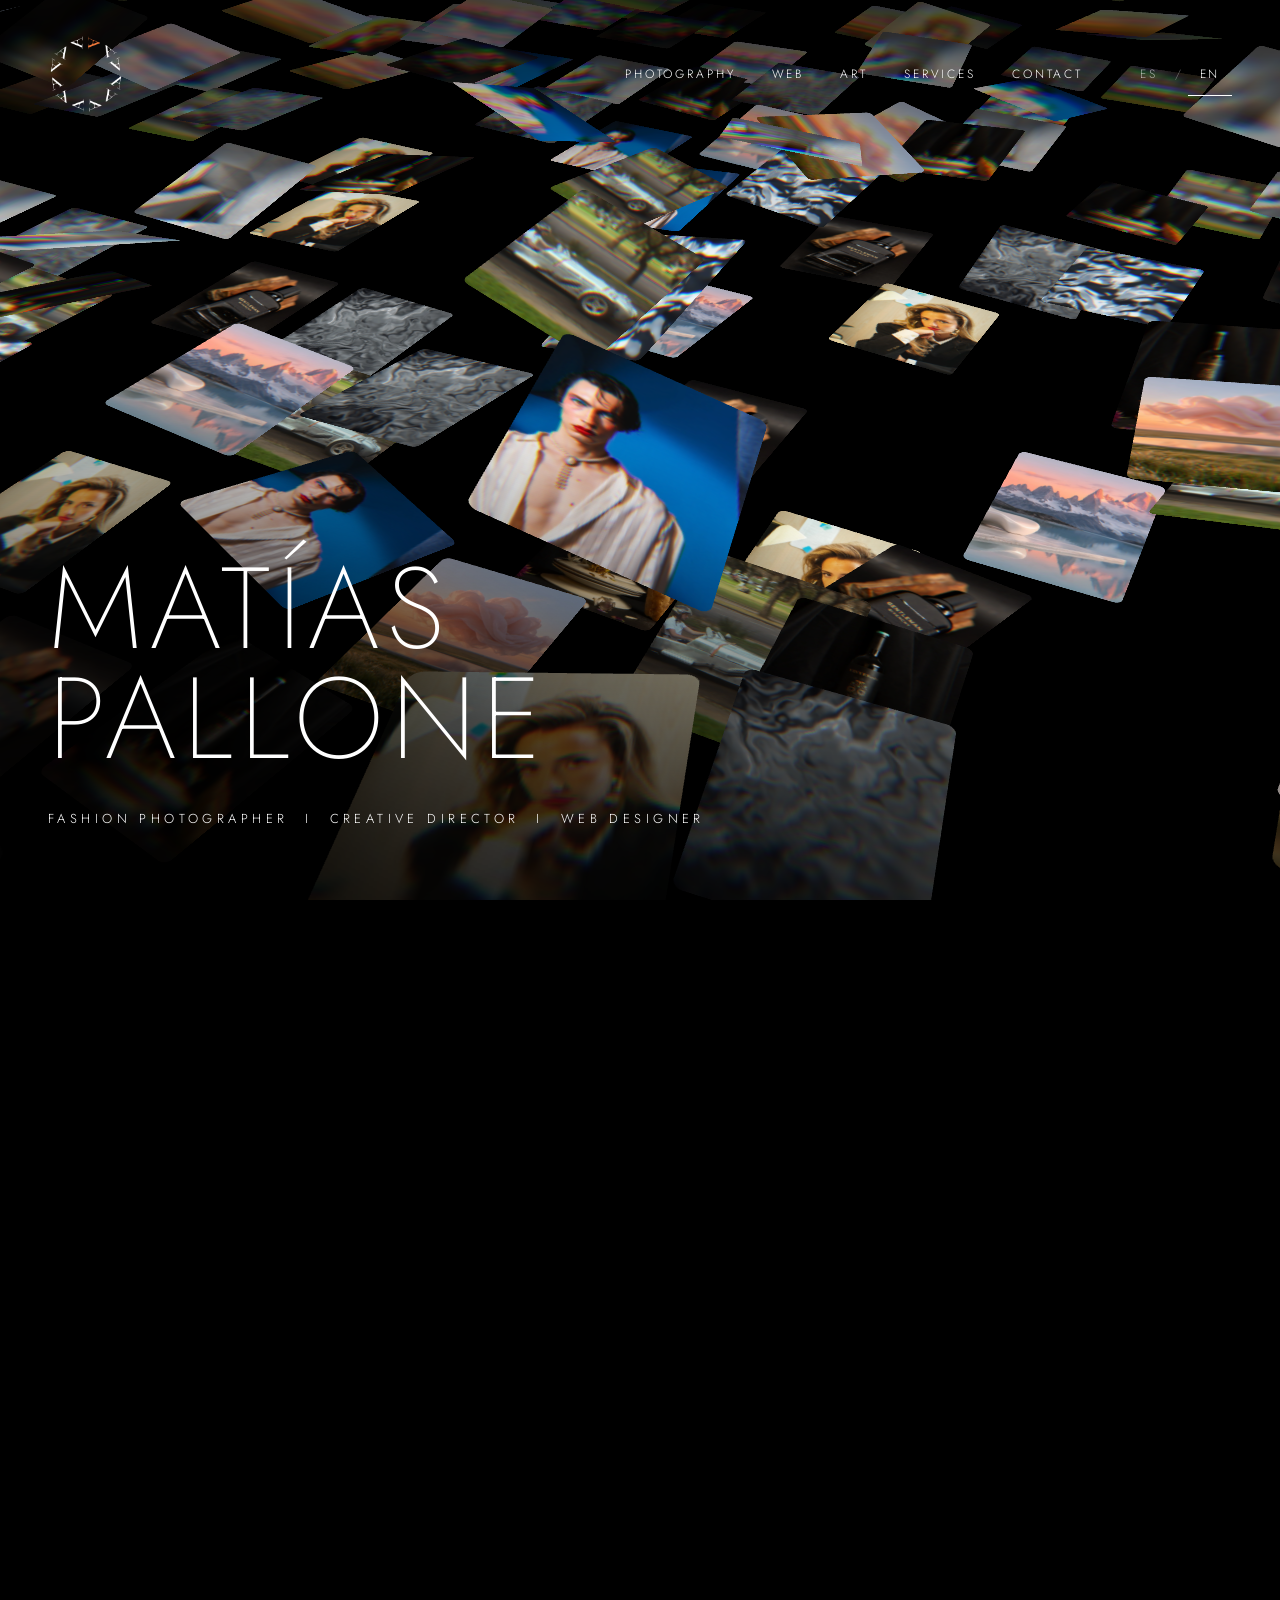
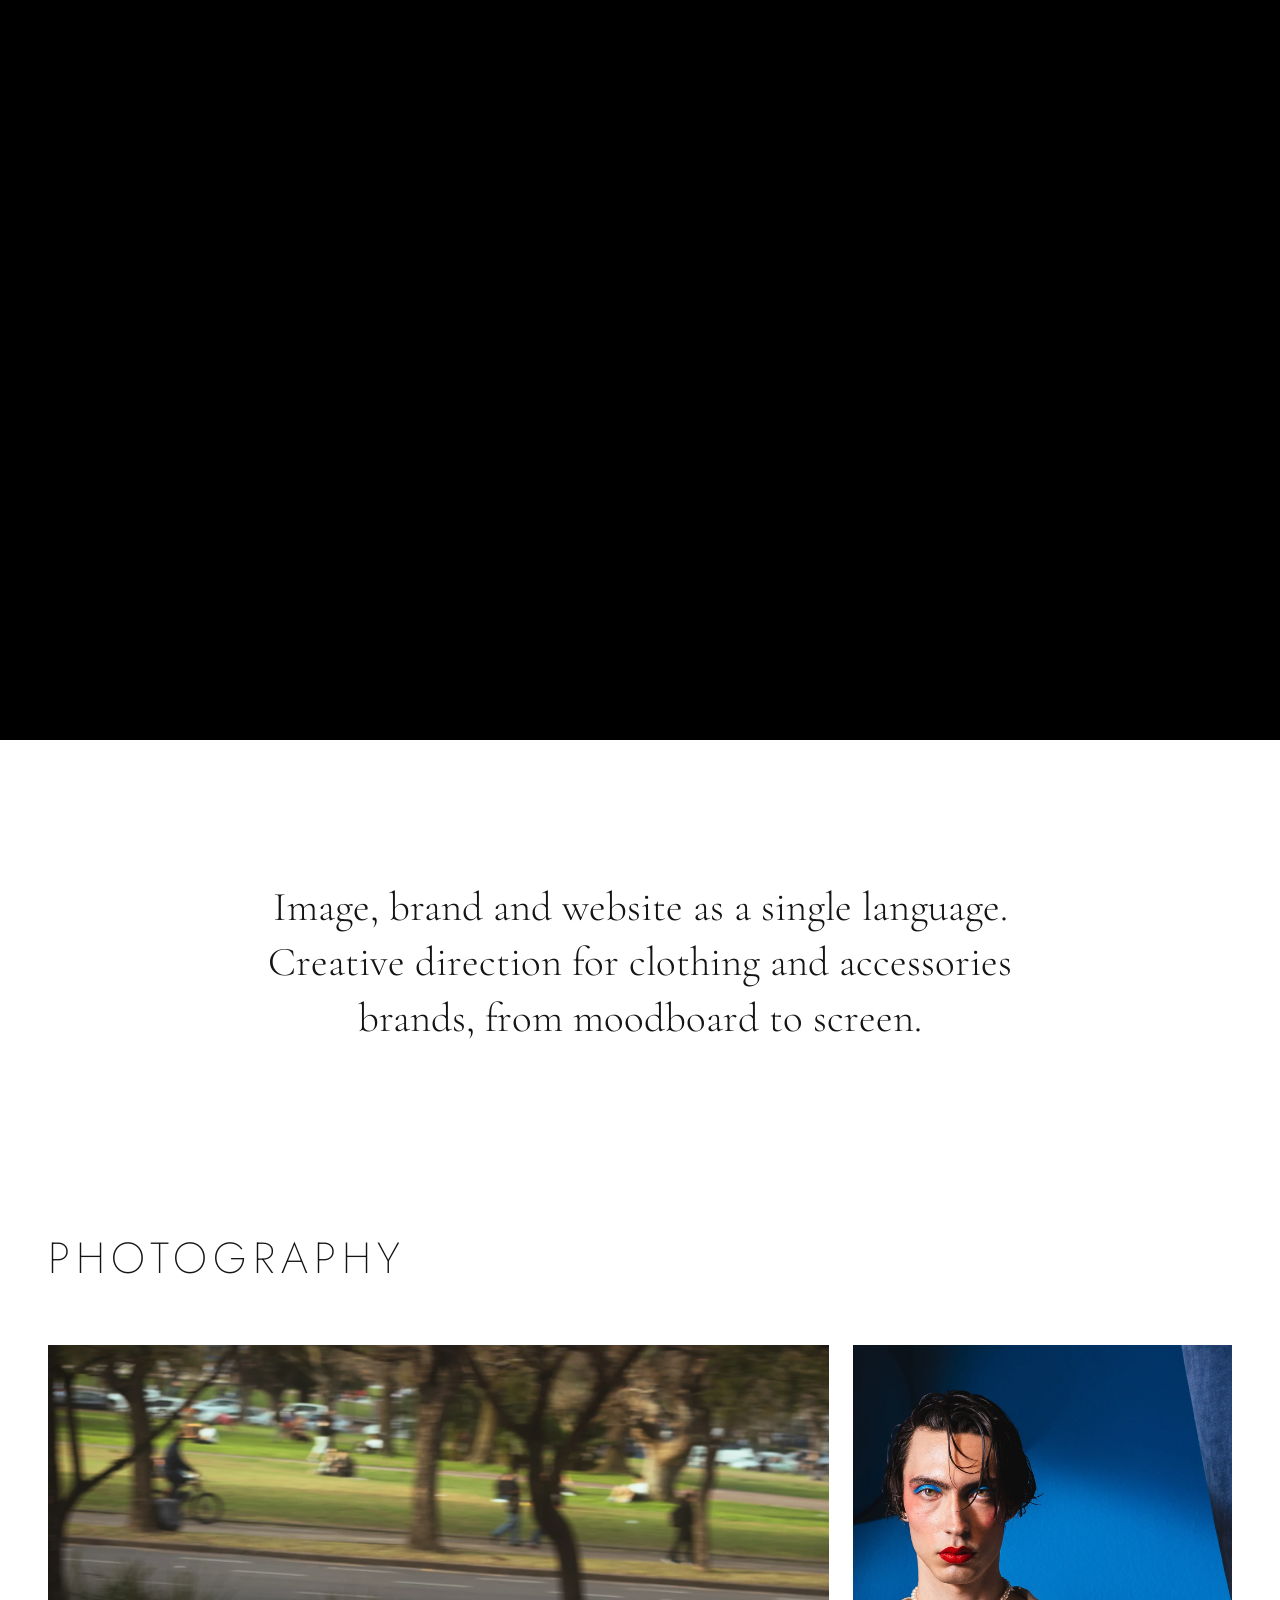
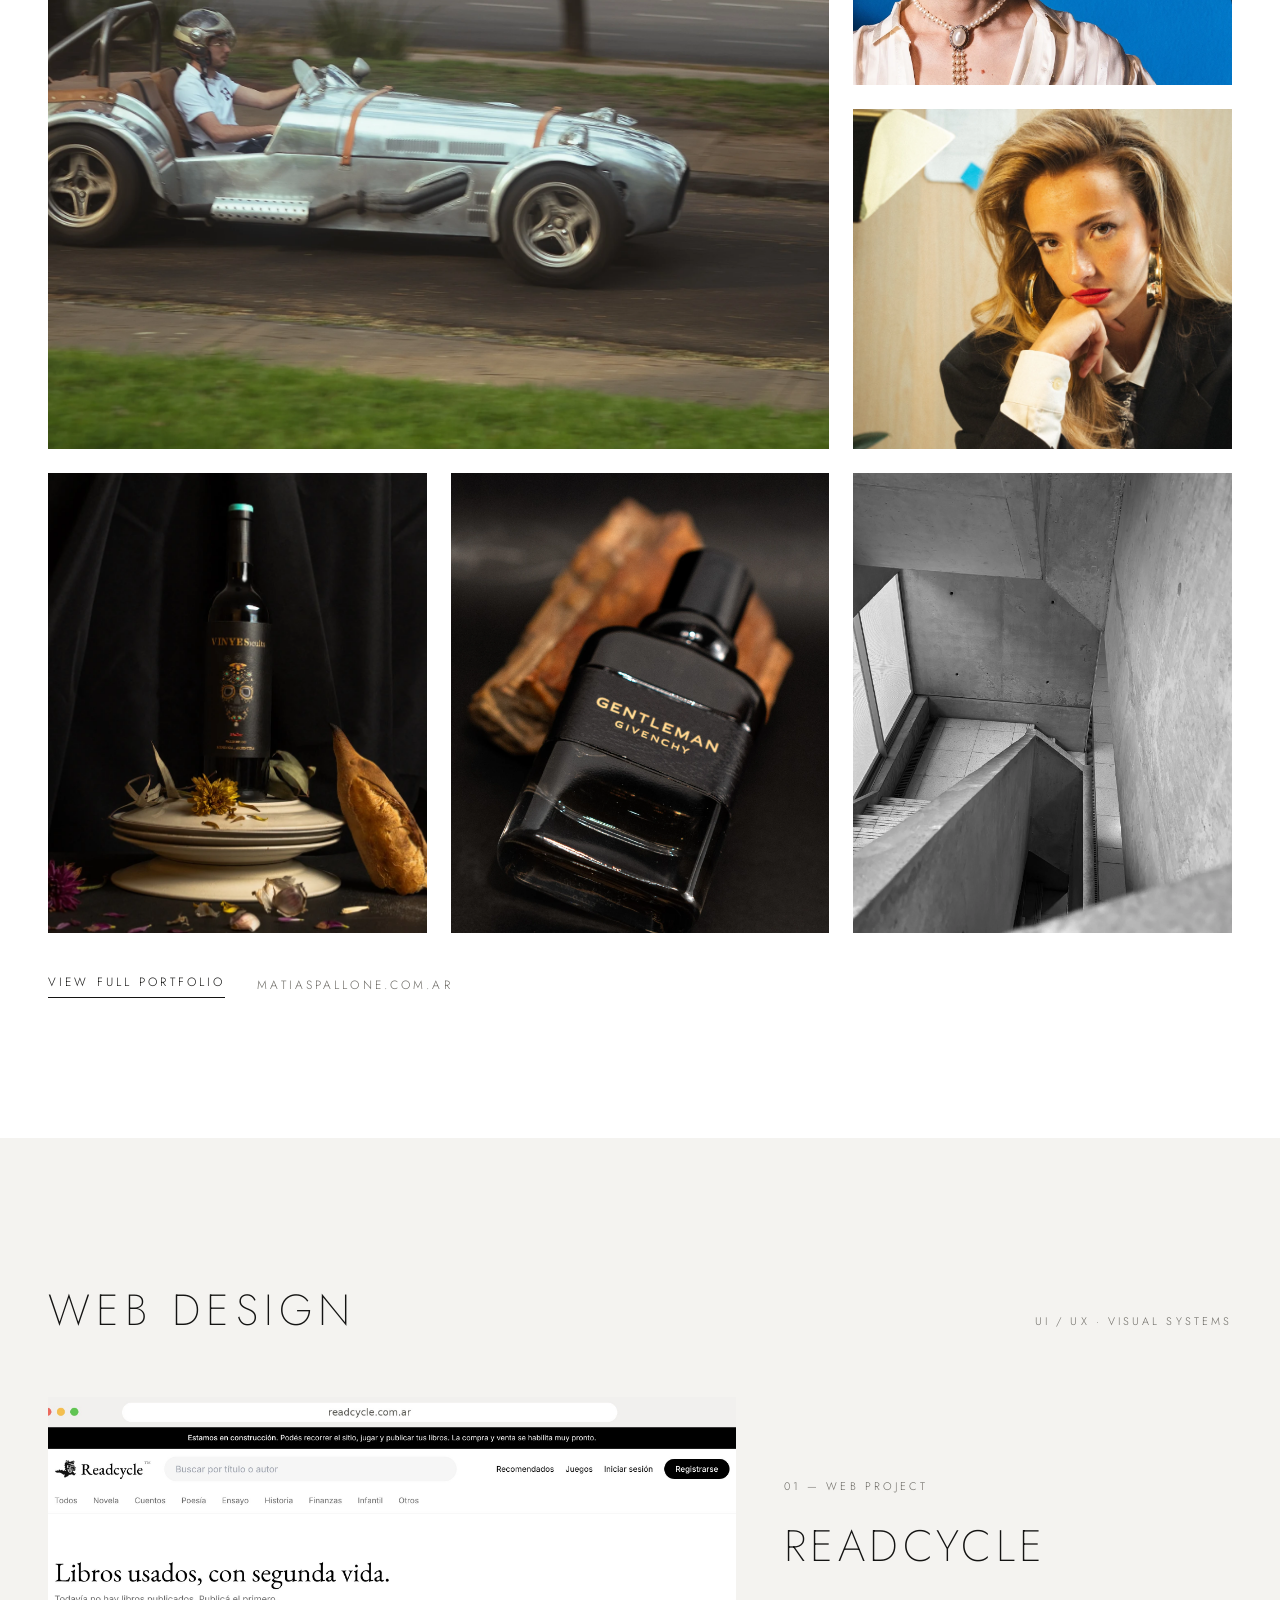
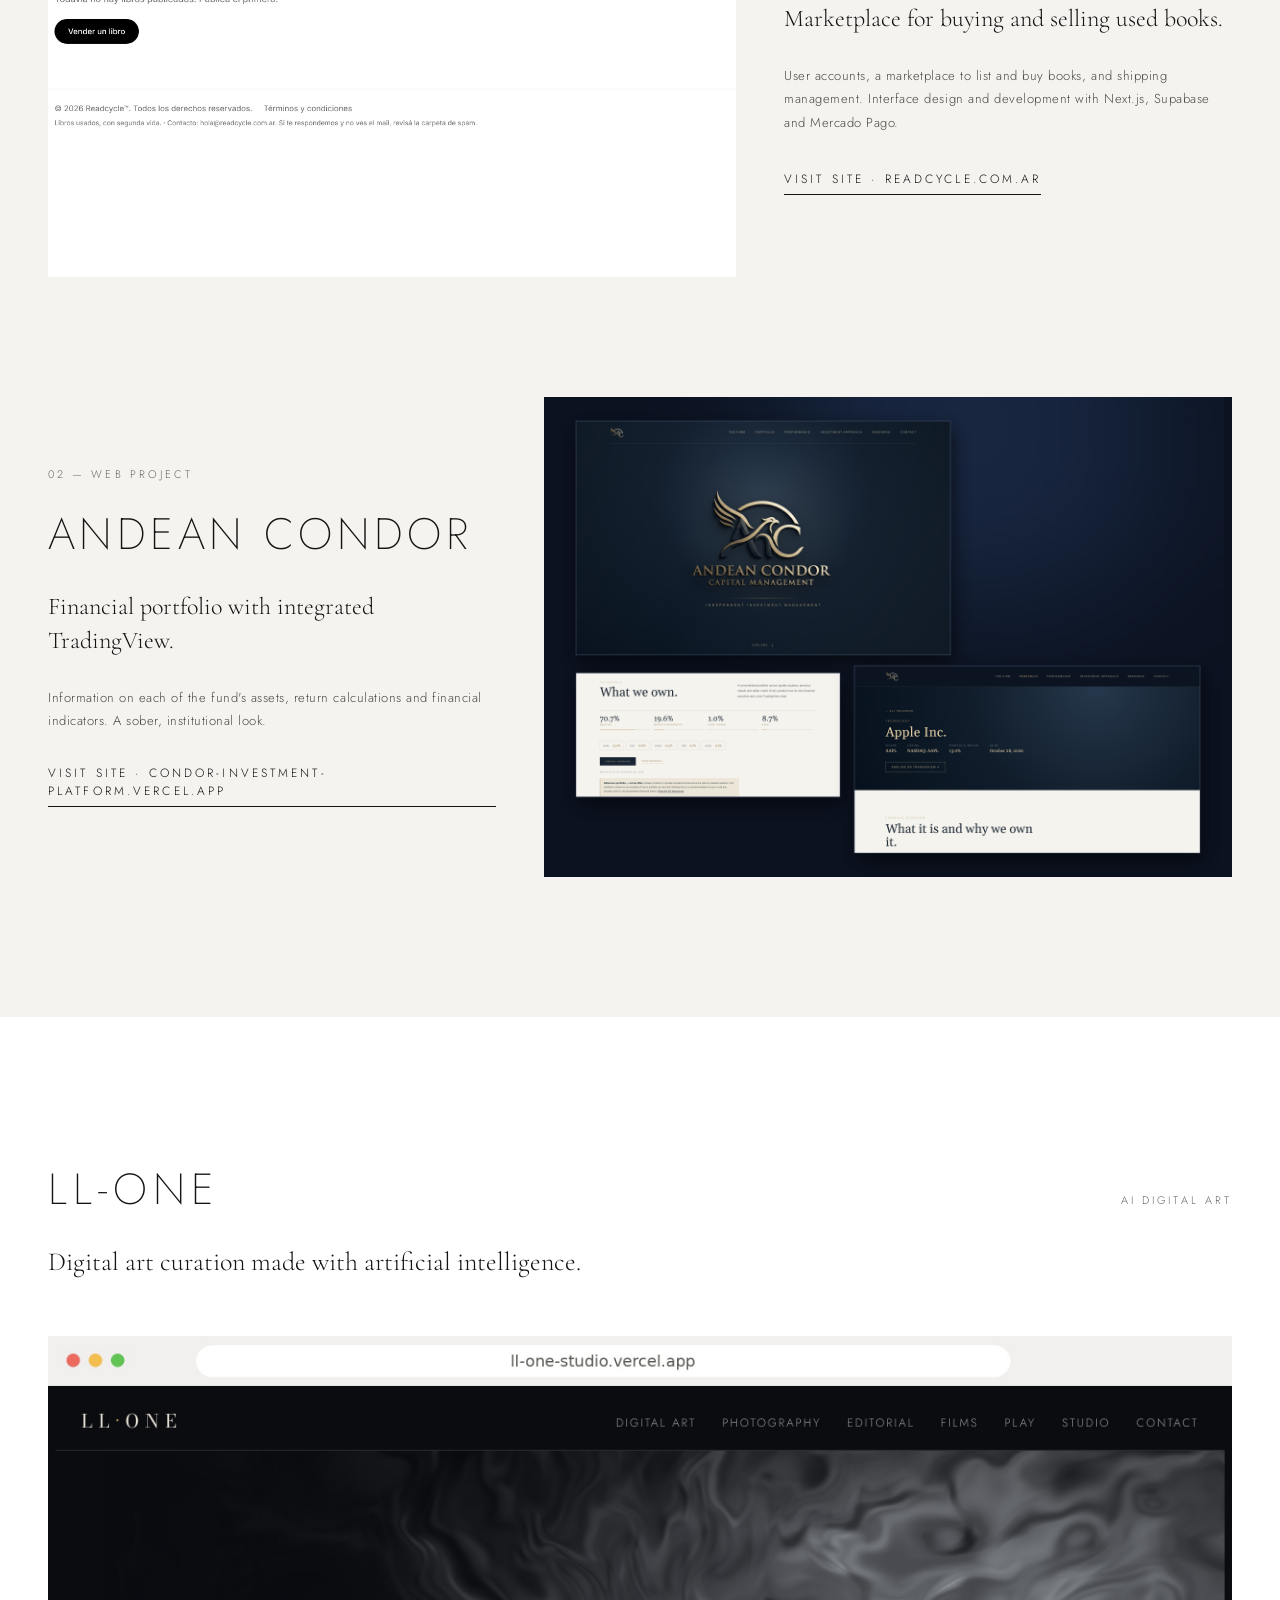
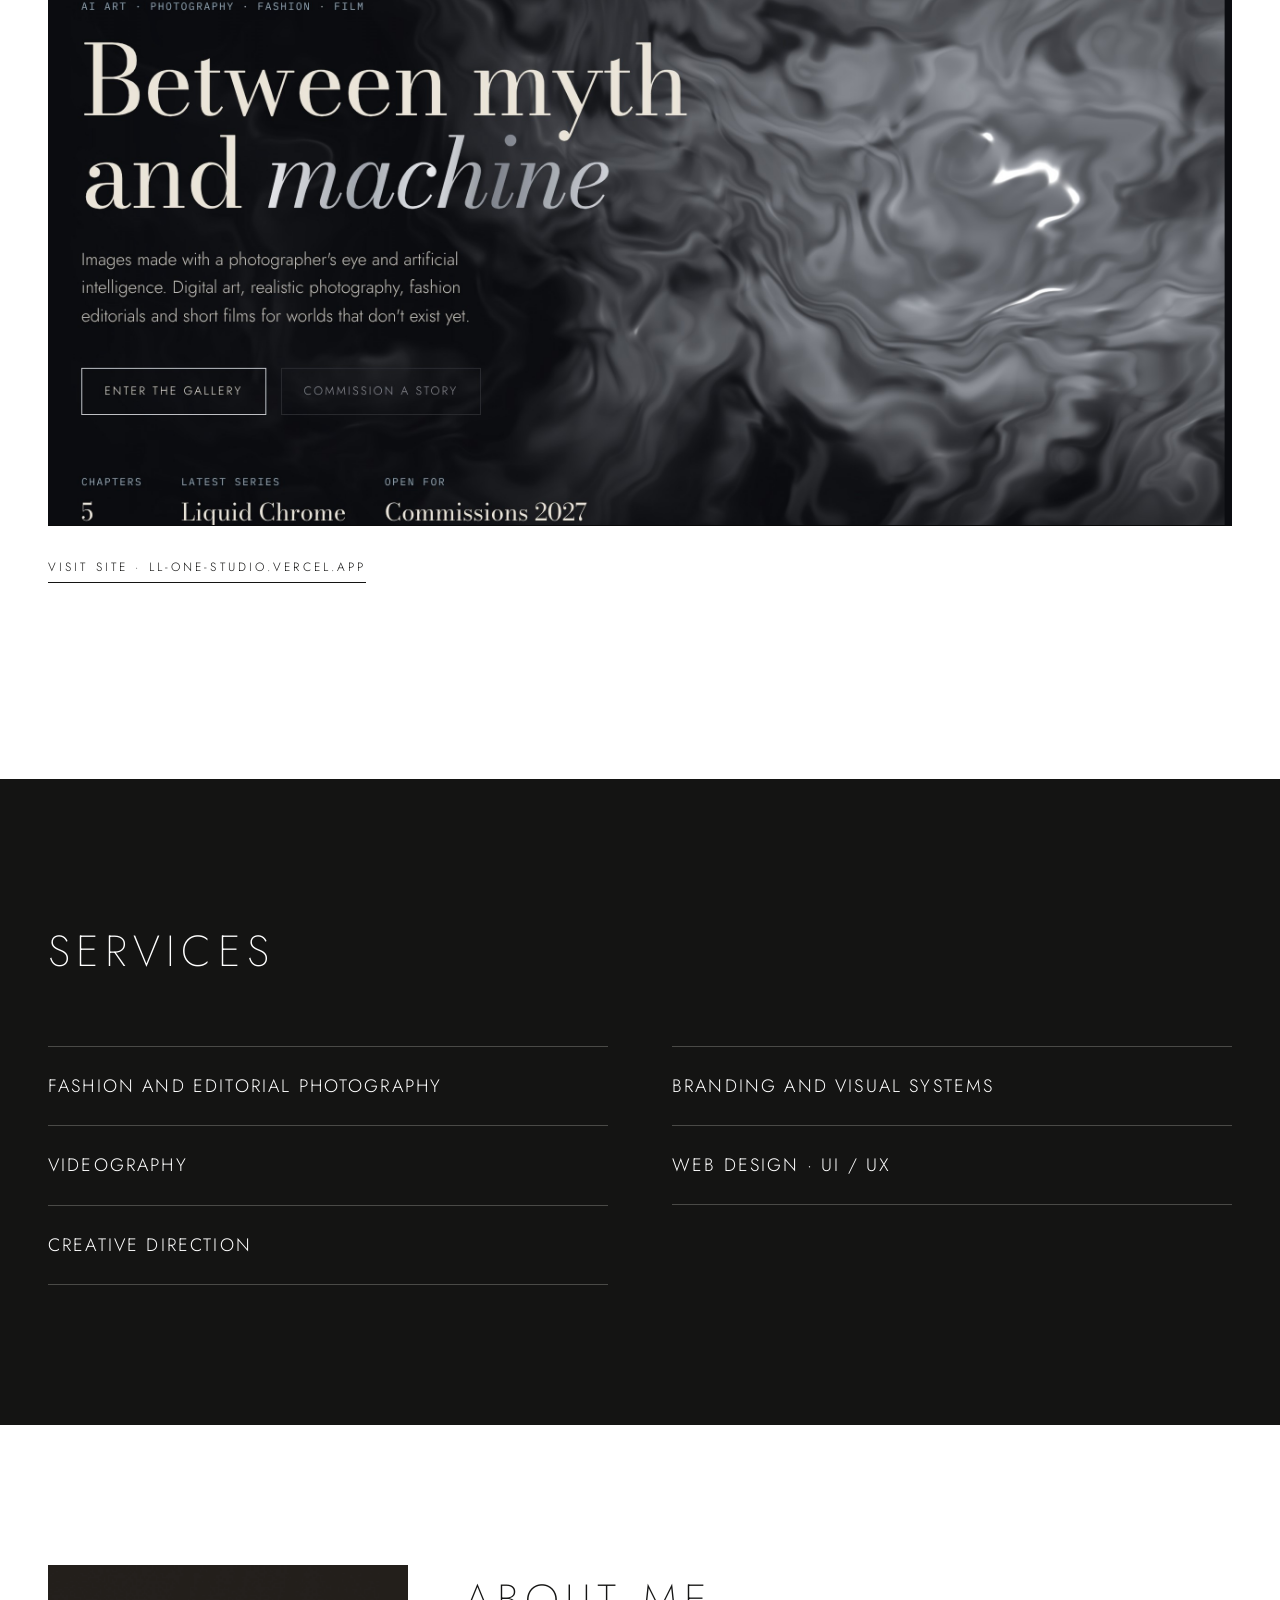
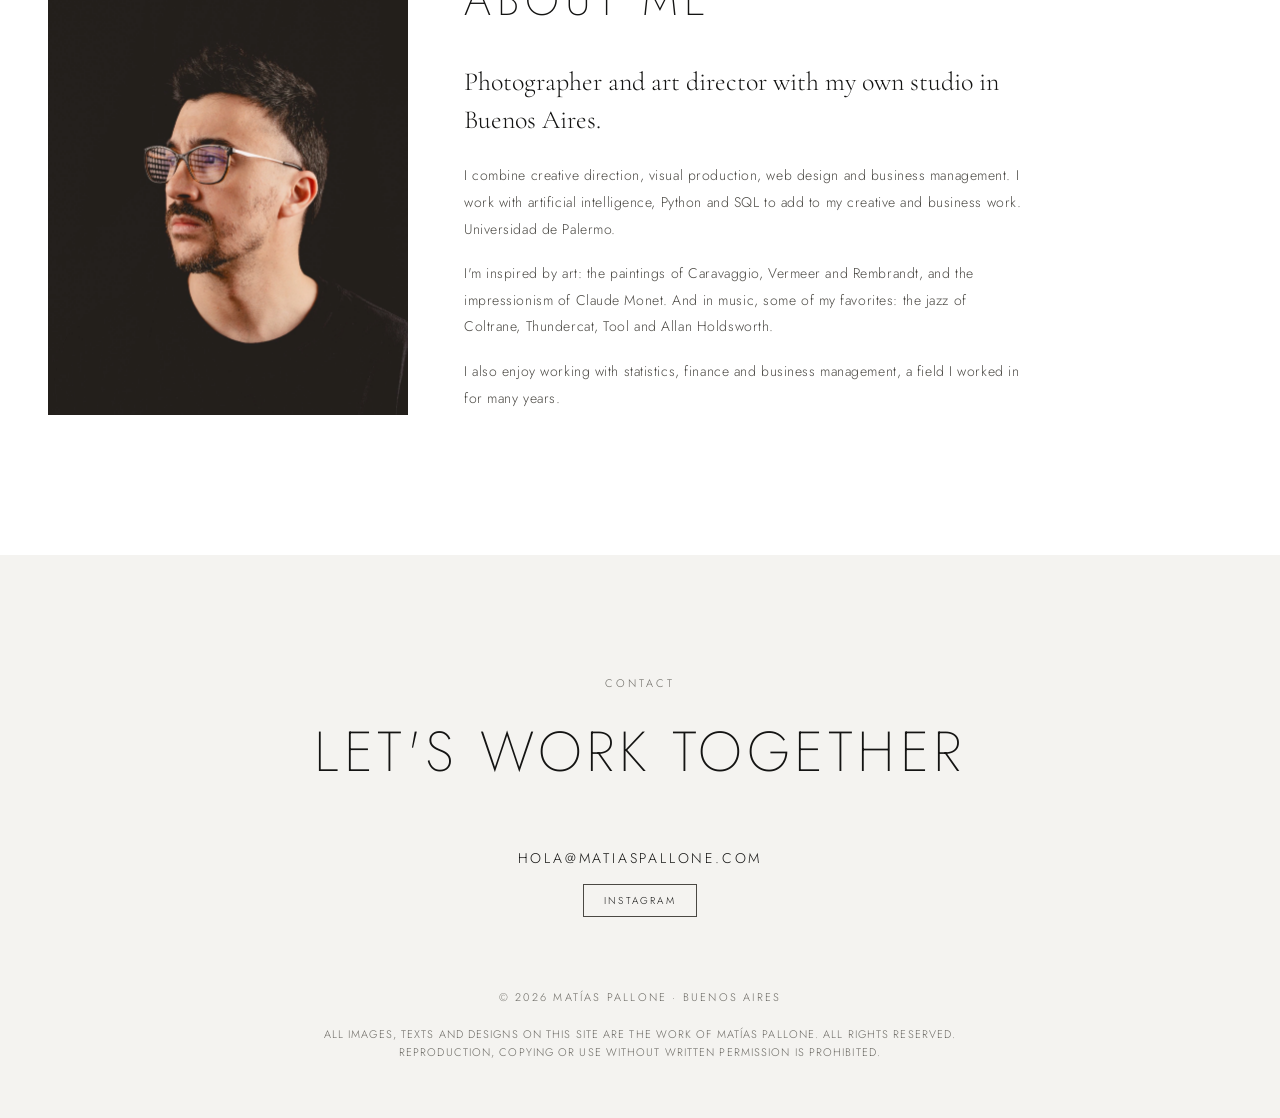
==== commit 42823120: "Portada: al bajar, las fotos se achican, giran y se apilan en un anillo que gira (como el video de r" ====
--- a/index.html
+++ b/index.html
@@ -37,14 +37,16 @@
 
 <main>
   <section class="hero hero-live" id="inicio">
-    <canvas id="hero-canvas" class="hero-canvas" aria-hidden="true"></canvas>
-    <div id="hero-fallback" class="hero-fallback" aria-hidden="true" hidden></div>
-    <div class="hero-scrim" aria-hidden="true"></div>
-    <div class="hero-content">
-      <h1 id="nombre"></h1>
-      <p class="sub" data-i18n="subtitulo"></p>
+    <div class="hero-stage">
+      <canvas id="hero-canvas" class="hero-canvas" aria-hidden="true"></canvas>
+      <div id="hero-fallback" class="hero-fallback" aria-hidden="true" hidden></div>
+      <div class="hero-scrim" aria-hidden="true"></div>
+      <div class="hero-content">
+        <h1 id="nombre"></h1>
+        <p class="sub" data-i18n="subtitulo"></p>
+      </div>
+      <p class="hero-hint" id="hero-hint"></p>
     </div>
-    <p class="hero-hint" id="hero-hint"></p>
   </section>
 
   <section class="intro"><p data-i18n="frase"></p></section>
--- a/styles.css
+++ b/styles.css
@@ -126,7 +126,10 @@
 .hero-bg { position: absolute; inset: 0; width: 100%; height: 100%; object-fit: cover; opacity: 0.85; }
 .hero-content { position: relative; z-index: 2; }
 /* Portada interactiva (canvas) */
-.hero-live { overflow: hidden; min-height: 100vh; min-height: 100svh; }
+.hero-live { display: block; padding: 0; min-height: 0; height: 260vh; height: 260svh; }
+.hero-stage { position: sticky; top: 0; height: 100vh; height: 100svh; min-height: 640px; overflow: hidden; display: flex; flex-direction: column; justify-content: flex-end; padding: 0 48px 72px; }
+.hero-live.hero-static { height: 100vh; height: 100svh; min-height: 720px; }
+@media (prefers-reduced-motion: reduce) { .hero-live { height: 100vh; height: 100svh; min-height: 720px; } }
 .hero-canvas { position: absolute; inset: 0; width: 100%; height: 100%; display: block; touch-action: pan-y; }
 .hero-fallback { position: absolute; inset: 0; opacity: 0.85; }
 .hero-scrim { position: absolute; inset: 0; z-index: 1; pointer-events: none; background: radial-gradient(ellipse 75% 62% at 8% 100%, rgba(0,0,0,0.88) 0%, rgba(0,0,0,0.6) 50%, rgba(0,0,0,0) 100%), linear-gradient(to top, rgba(0,0,0,0.55) 0%, rgba(0,0,0,0) 40%), linear-gradient(to bottom, rgba(0,0,0,0.5) 0%, rgba(0,0,0,0) 20%); }
@@ -221,6 +224,8 @@
   .nav .brand img { height: 56px; }
   .nav ul { gap: 0 20px; }
   .hero { padding: 0 24px 56px; min-height: 720px; }
+  .hero-stage { padding: 0 24px 56px; }
+  .hero-live { min-height: 0; }
   .hero-hint { right: 24px; bottom: 20px; }
   .intro { padding: 96px 24px; }
   .photos { grid-template-columns: repeat(2, minmax(0, 1fr)); }
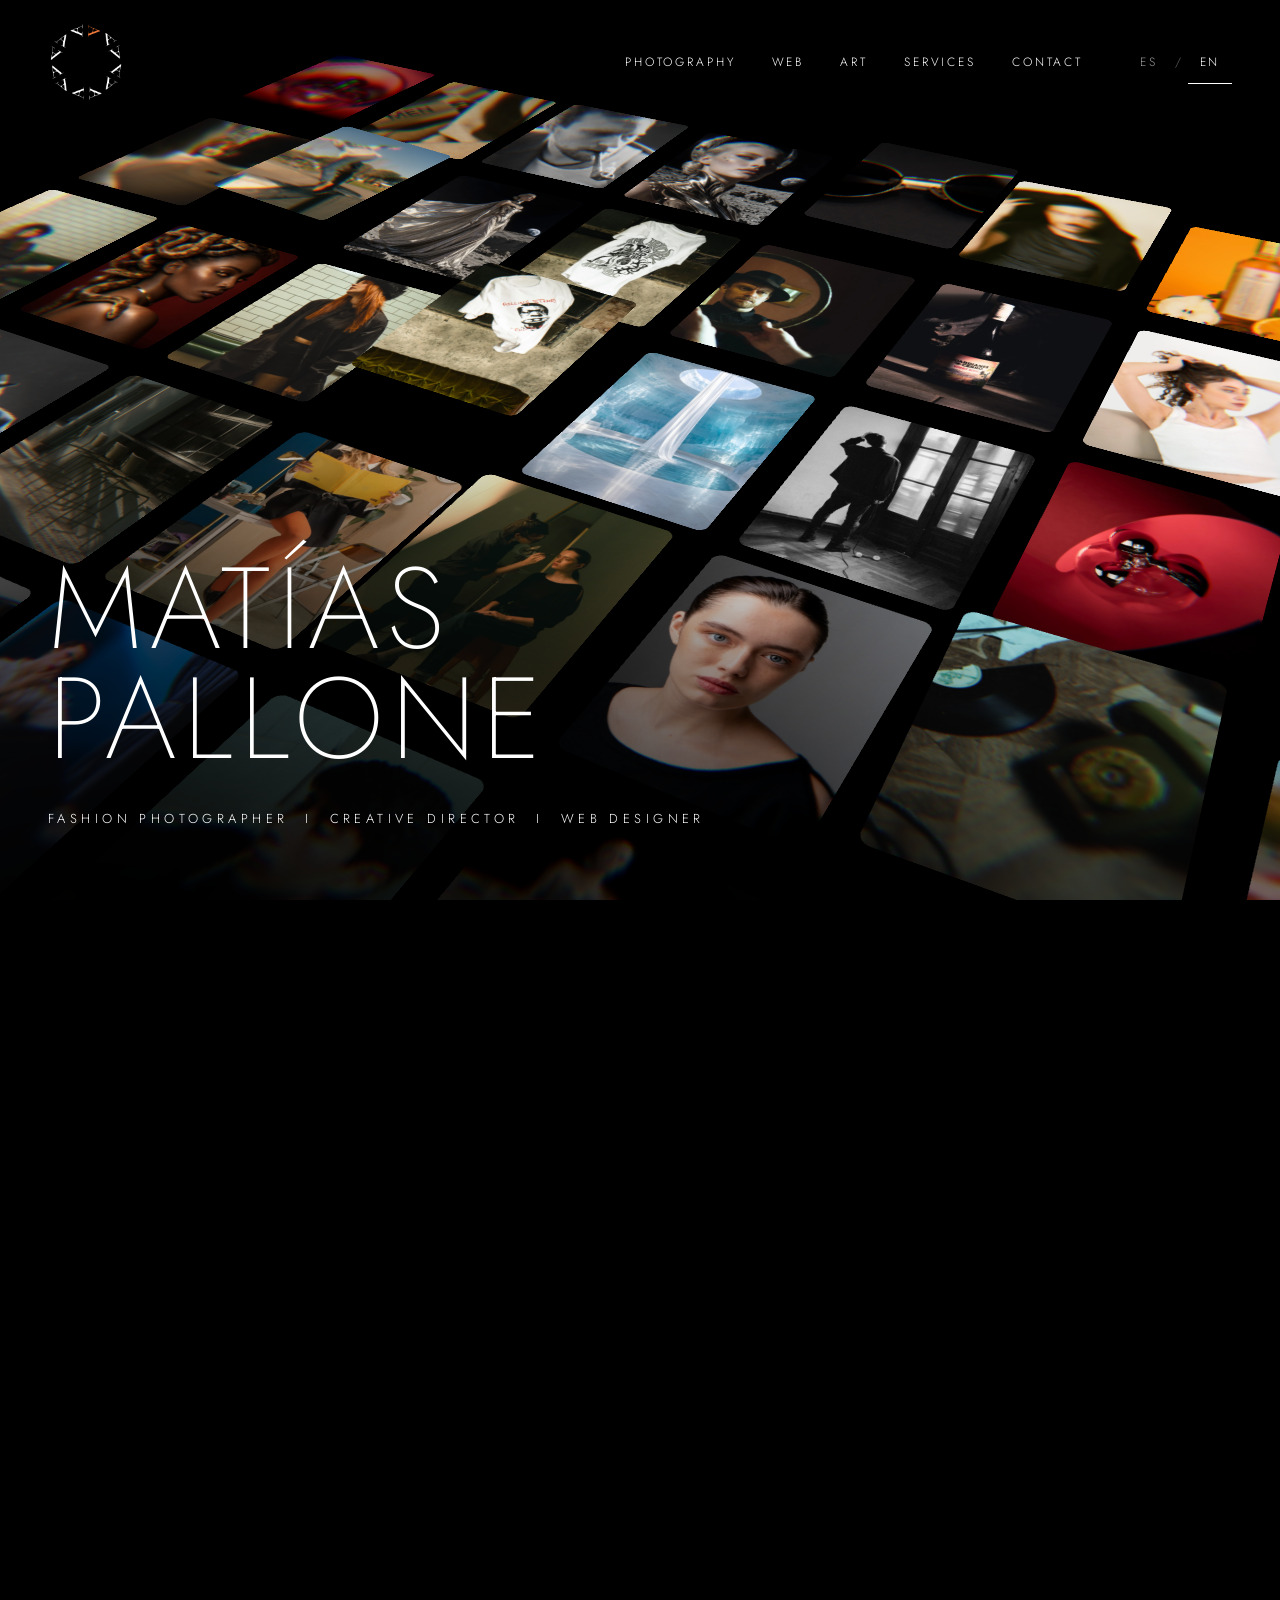
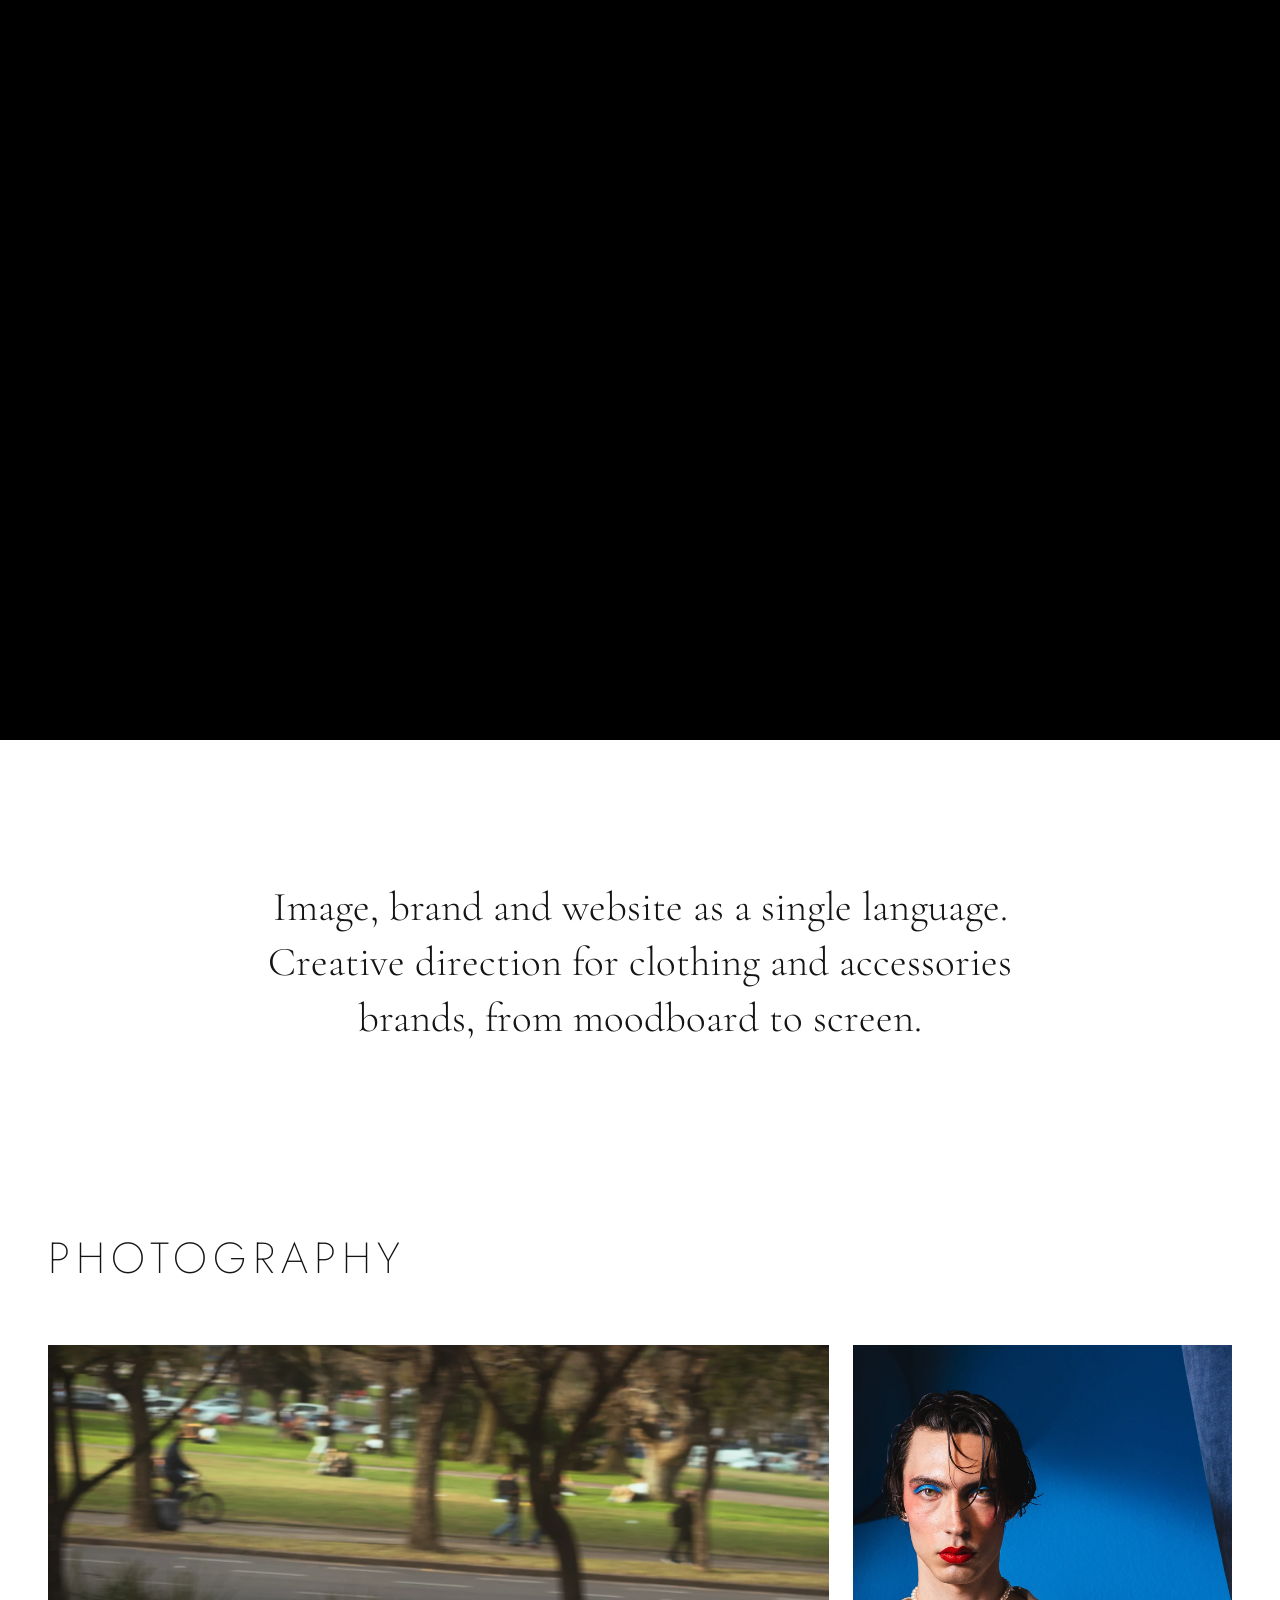
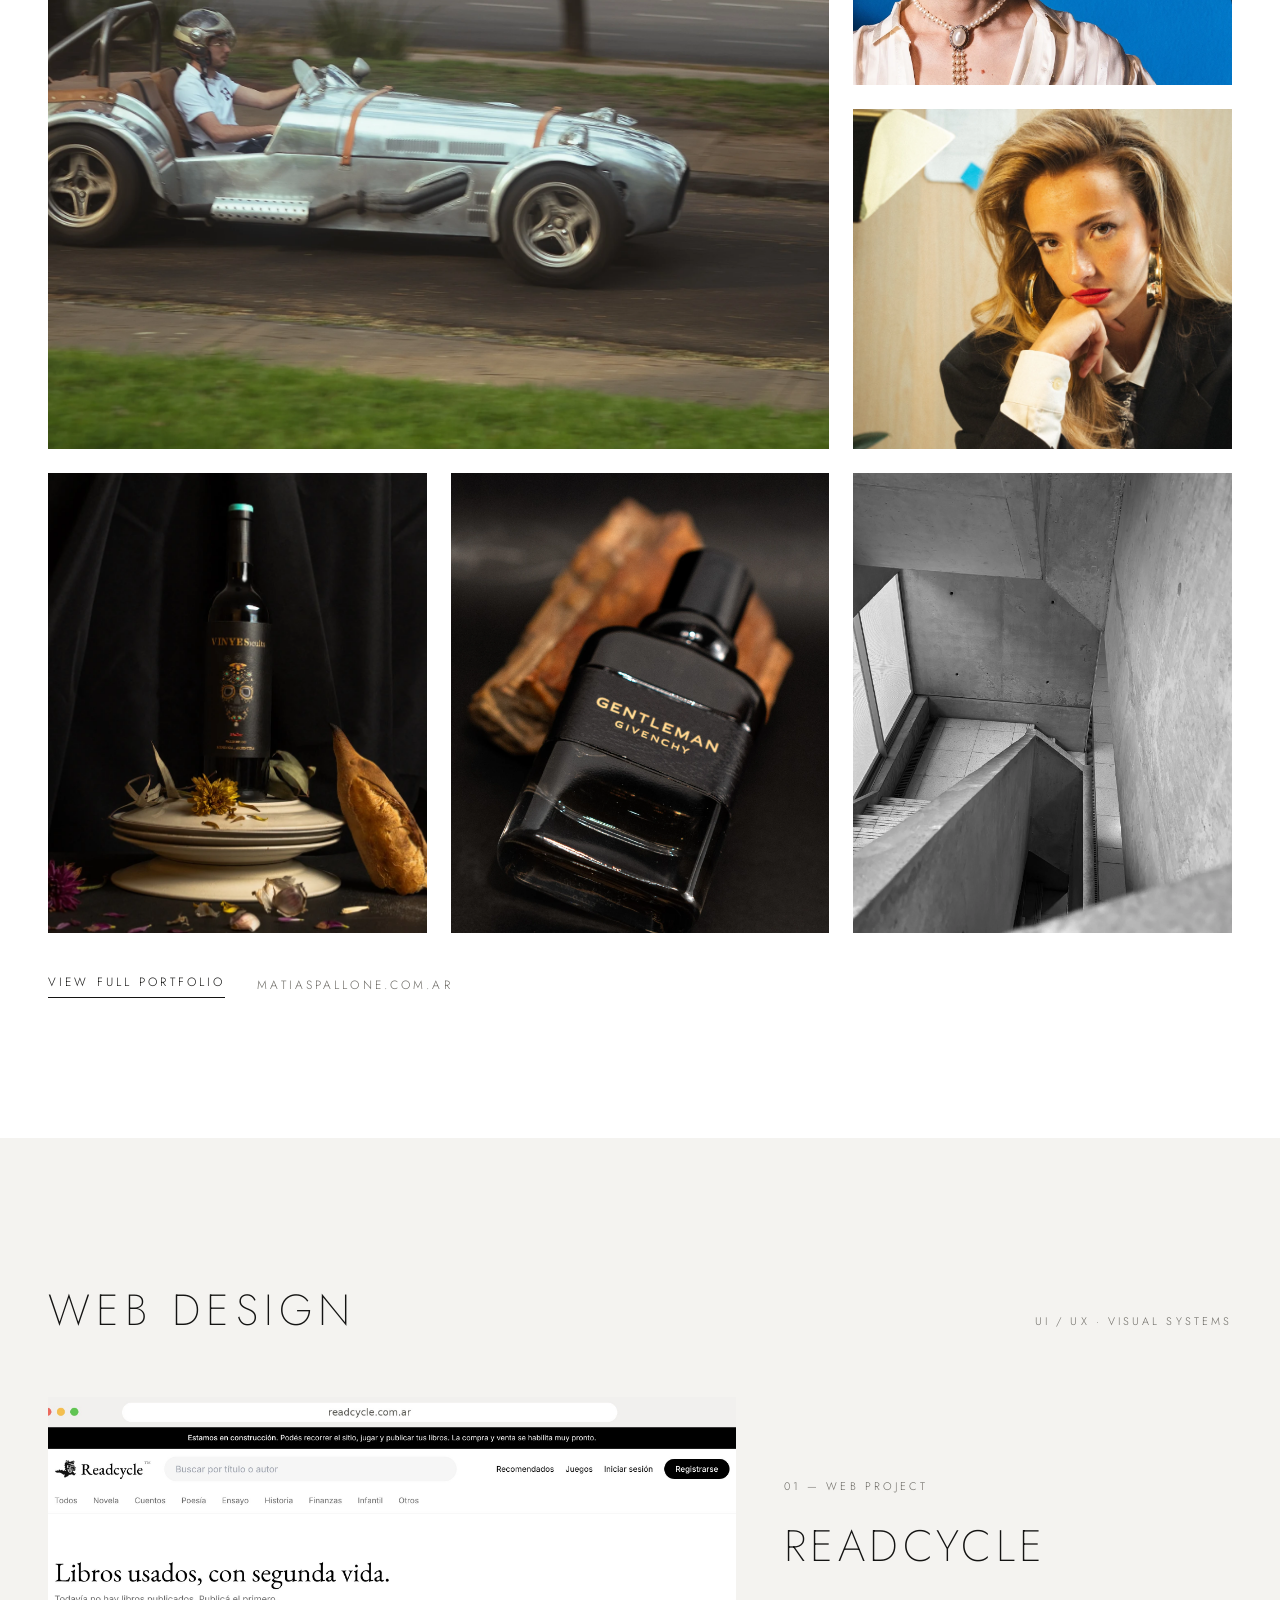
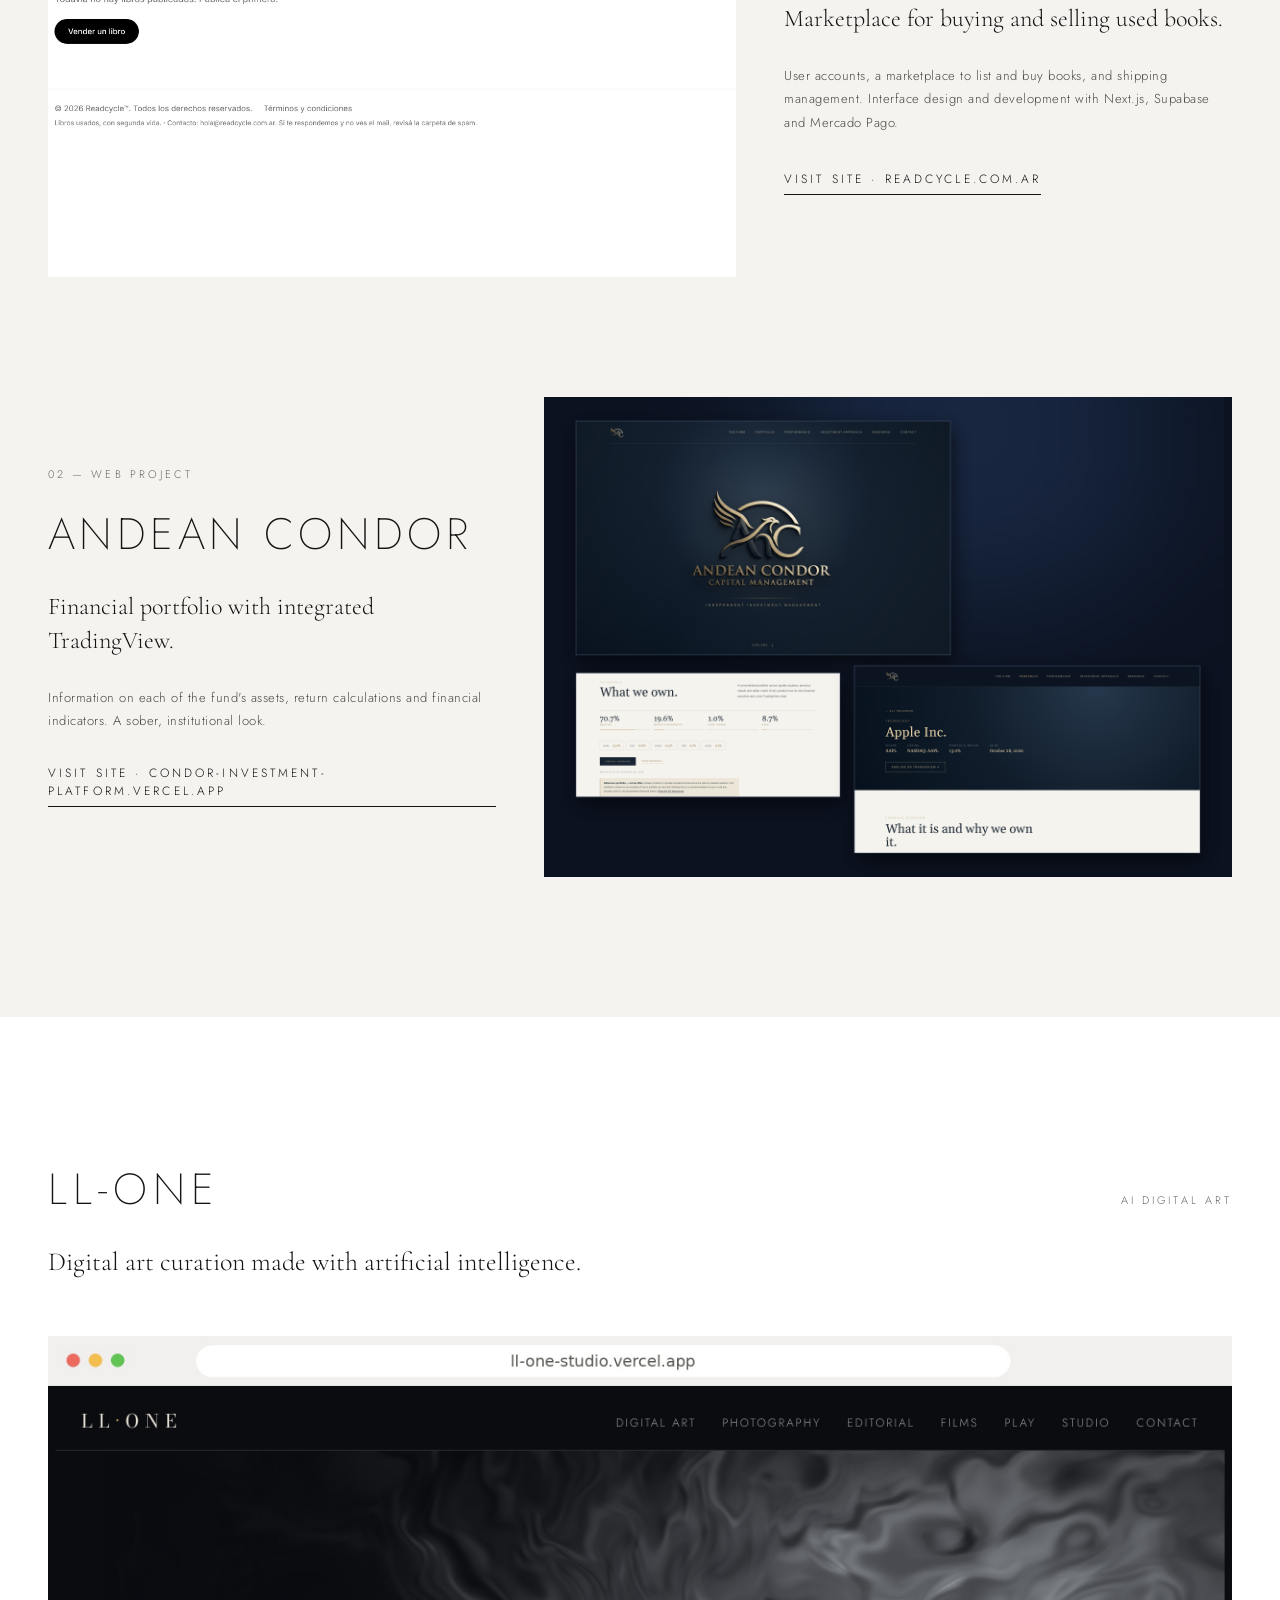
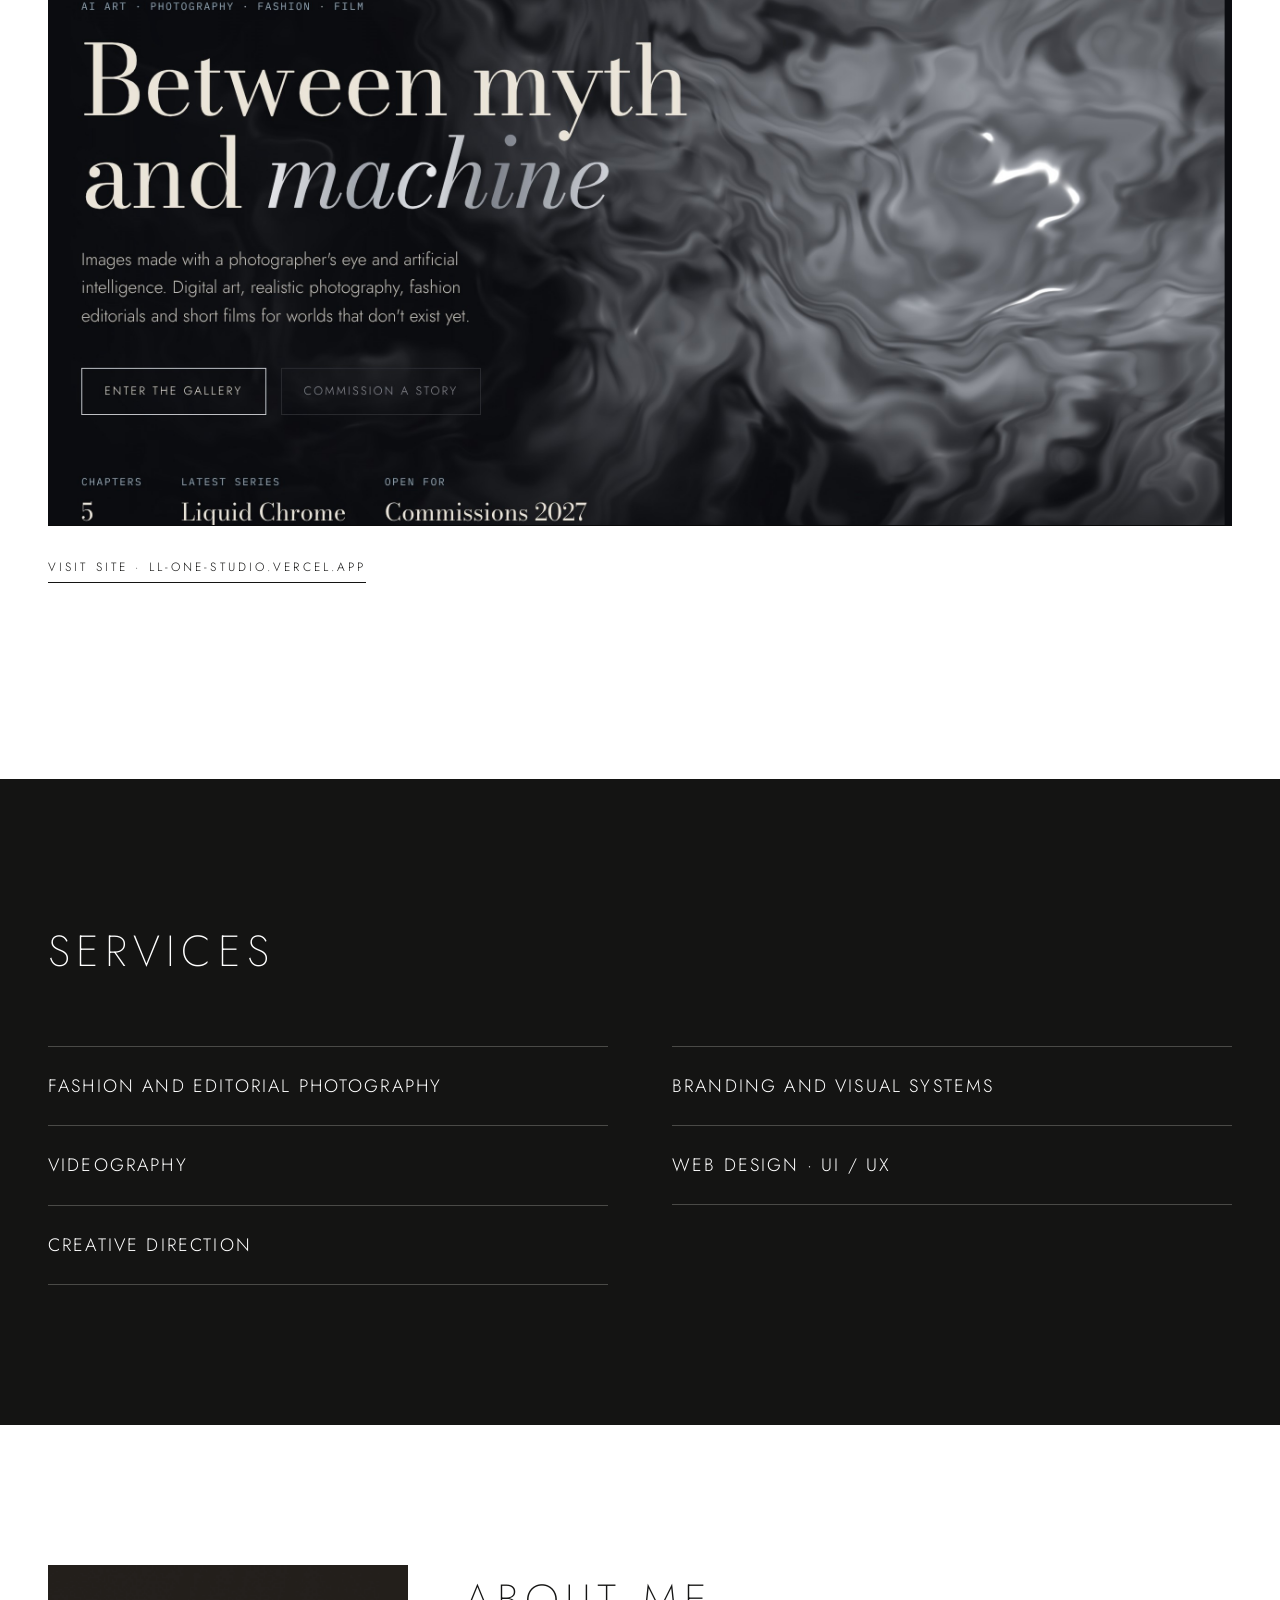
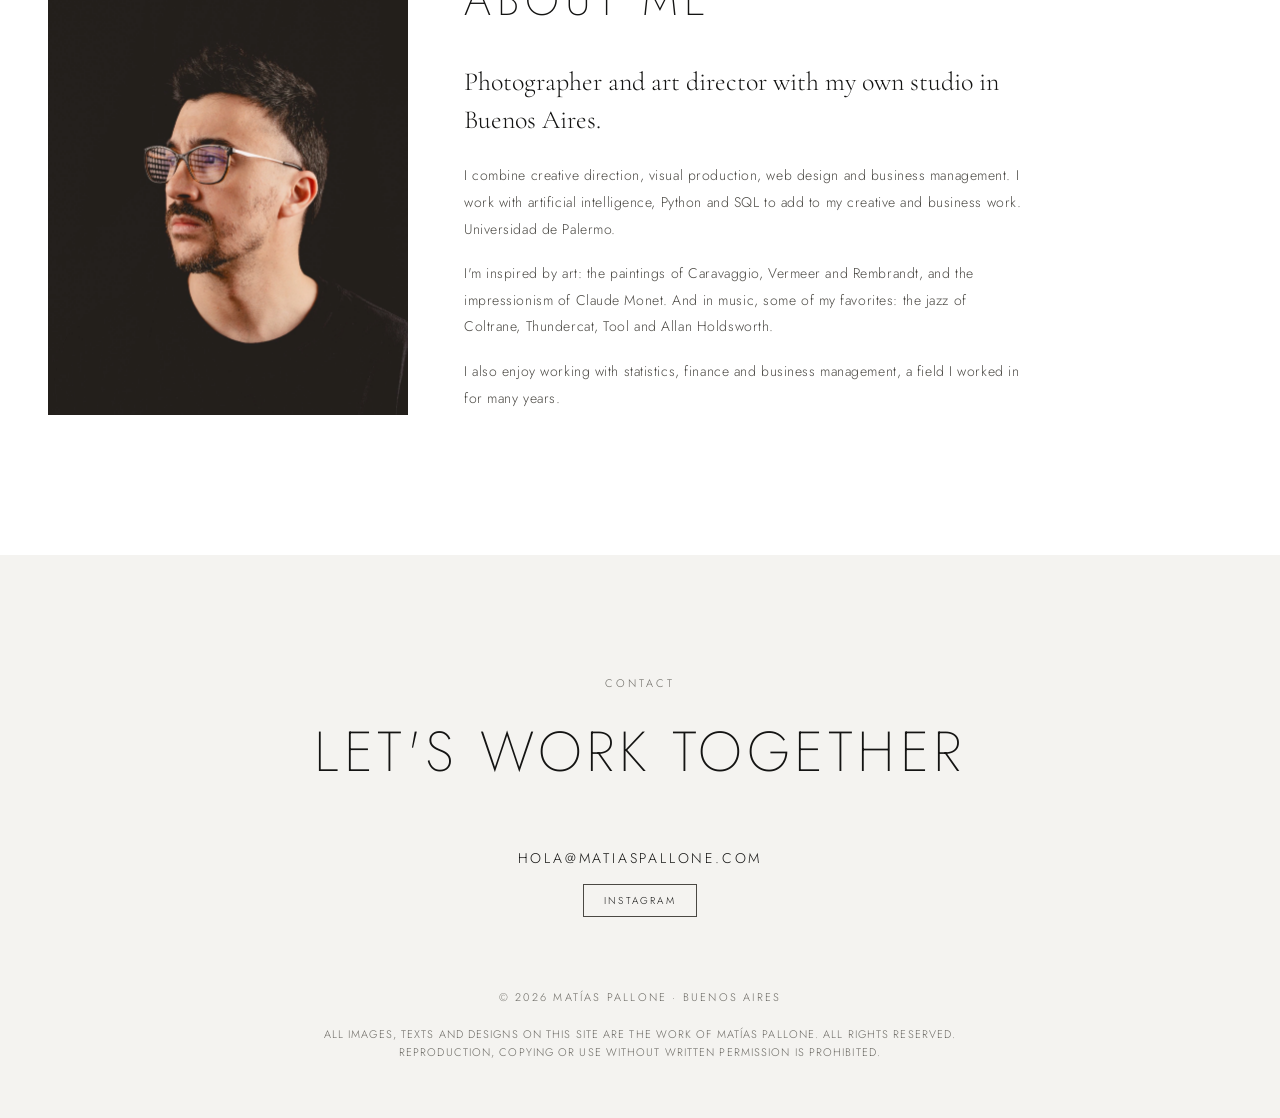
==== commit 335da00b: "Logo de las A viaja a la esquina inferior derecha y abre WhatsApp Co-Authored-By: Claude Sonnet 5.5 " ====
--- a/index.html
+++ b/index.html
@@ -16,7 +16,7 @@
 <body>
 
 <header class="nav">
-  <a class="brand" href="#inicio" aria-label="Matías Pallone"><img src="img/logo-pallone.png" alt="" width="480" height="480"></a>
+  <a class="brand" href="#inicio" aria-label="Matías Pallone"><span class="dock"><img src="img/logo-pallone.png" alt="" width="480" height="480"></span></a>
   <nav aria-label="Principal">
     <ul>
       <li><a href="#fotografia" data-i18n="nav_fotografia">Fotografía</a></li>
@@ -116,5 +116,6 @@
 <script src="content.js"></script>
 <script src="app.js"></script>
 <script src="hero.js"></script>
+<script src="dock.js"></script>
 </body>
 </html>
--- a/styles.css
+++ b/styles.css
@@ -87,10 +87,17 @@
   padding: 24px 48px;
   color: #fff;
 }
-.nav .brand img { display: block; height: 76px; width: auto; animation: logo-spin 90s linear infinite; }
+/* Logo: arriba a la izquierda; al bajar viaja a la esquina inferior derecha y se vuelve un botón de chat */
+.nav .brand { display: block; width: 76px; height: 76px; padding: 0; }
+.dock { position: fixed; left: 0; top: 0; z-index: 40; width: 76px; height: 76px; display: flex; align-items: center; justify-content: center; border-radius: 50%; transform-origin: 0 0; will-change: transform; background: rgba(0,0,0,calc(var(--b, 0) * 0.92)); box-shadow: 0 8px 28px rgba(0,0,0,calc(var(--b, 0) * 0.4)); transition: filter .25s ease; }
+.dock img { display: block; width: calc(100% - 14px * var(--b, 0)); height: auto; animation: logo-spin 90s linear infinite; }
 @keyframes logo-spin { to { transform: rotate(360deg); } }
-@media (prefers-reduced-motion: reduce) { .nav .brand img { animation: none; } }
-.nav .brand { font-size: 13px; letter-spacing: 0.32em; text-transform: uppercase; font-weight: 400; padding: 12px 0; }
+@media (prefers-reduced-motion: reduce) { .dock img { animation: none; } }
+.dock-label { position: absolute; right: calc(100% + 14px); top: 50%; transform: translateY(-50%); white-space: nowrap; font-size: 11px; letter-spacing: 0.22em; text-transform: uppercase; background: #000; color: #fff; padding: 11px 16px; border-radius: 999px; opacity: 0; pointer-events: none; transition: opacity .25s ease; }
+.dock.is-docked:hover .dock-label, .dock.is-docked:focus-visible .dock-label, .dock.show-label .dock-label { opacity: 1; }
+.dock.is-docked:hover { filter: brightness(1.15); }
+.nav .brand:focus-visible { outline: none; }
+.nav .brand:focus-visible .dock { outline: 2px solid #fff; outline-offset: 4px; }
 .nav ul { display: flex; flex-wrap: wrap; align-items: center; gap: 0 36px; list-style: none; margin: 0; padding: 0; font-size: 12px; letter-spacing: 0.24em; text-transform: uppercase; }
 .nav li a { display: block; padding: 12px 0; }
 
@@ -136,7 +143,7 @@
 .hero-fallback { overflow: hidden; }
 .hero-wall { position: absolute; left: 50%; top: 50%; width: 150%; display: grid; grid-template-columns: repeat(7, 1fr); gap: 2.2%; transform: translate(-50%, -50%) perspective(1500px) rotateX(58deg) rotateZ(-26deg); }
 .hero-wall img { width: 100%; aspect-ratio: 3 / 4; object-fit: cover; border-radius: 6px; display: block; }
-.hero-hint { position: absolute; right: 48px; bottom: 28px; z-index: 2; font-size: 11px; letter-spacing: 0.28em; text-transform: uppercase; color: rgba(255,255,255,0.55); animation: hint-fade 1s ease 1.2s both, hint-out 1.2s ease 9s forwards; }
+.hero-hint { position: absolute; right: 140px; bottom: 28px; z-index: 2; font-size: 11px; letter-spacing: 0.28em; text-transform: uppercase; color: rgba(255,255,255,0.55); animation: hint-fade 1s ease 1.2s both, hint-out 1.2s ease 9s forwards; }
 @keyframes hint-fade { from { opacity: 0; } to { opacity: 1; } }
 @keyframes hint-out { to { opacity: 0; } }
 @media (prefers-reduced-motion: reduce) { .hero-hint { animation: none; } }
@@ -221,12 +228,14 @@
 @media (max-width: 900px) {
   .section { padding: 96px 24px; }
   .nav { padding: 12px 24px; }
-  .nav .brand img { height: 56px; }
+  .nav .brand { width: 56px; height: 56px; }
+  .dock { width: 56px; height: 56px; }
+  .dock-label { display: none; }
   .nav ul { gap: 0 20px; }
   .hero { padding: 0 24px 56px; min-height: 720px; }
   .hero-stage { padding: 0 24px 56px; }
   .hero-live { min-height: 0; }
-  .hero-hint { right: 24px; bottom: 20px; }
+  .hero-hint { right: 88px; bottom: 28px; }
   .intro { padding: 96px 24px; }
   .photos { grid-template-columns: repeat(2, minmax(0, 1fr)); }
   .photos .tile, .photos .tile:nth-child(n + 4) { min-height: 360px; }
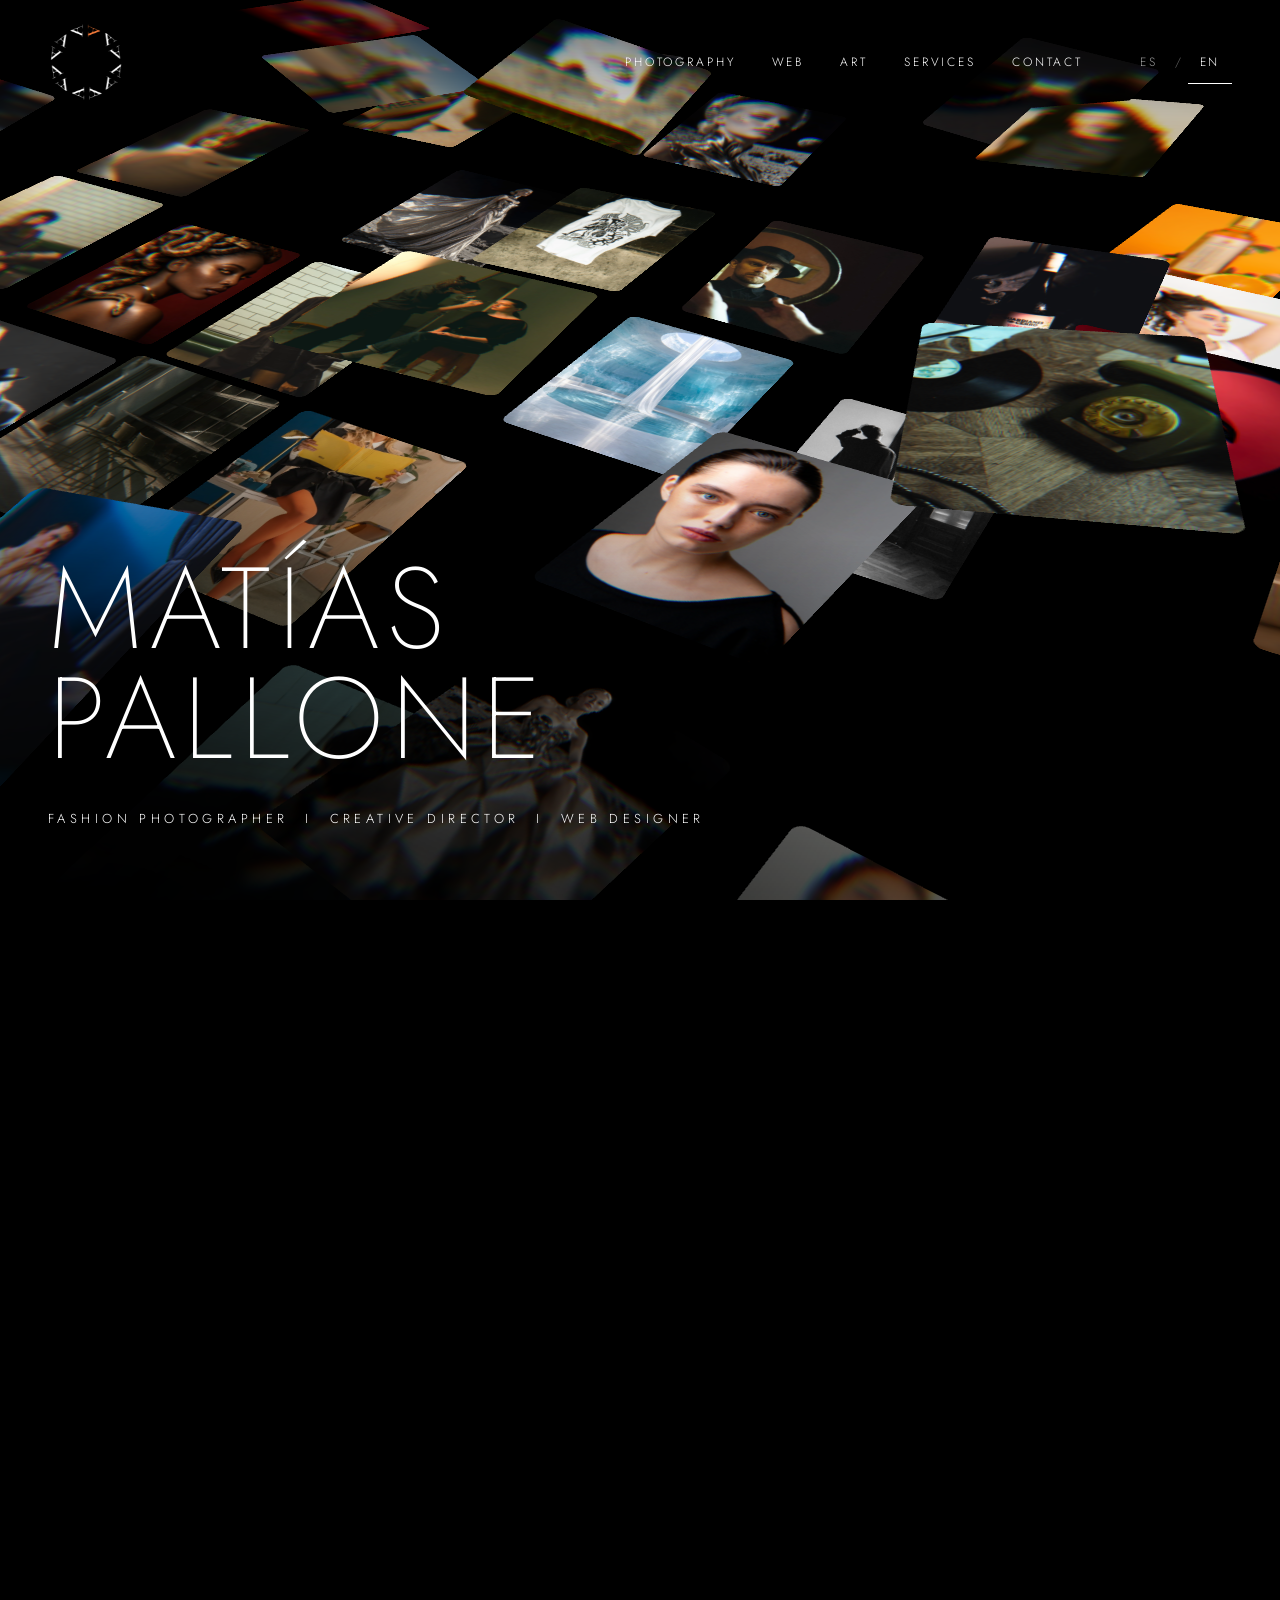
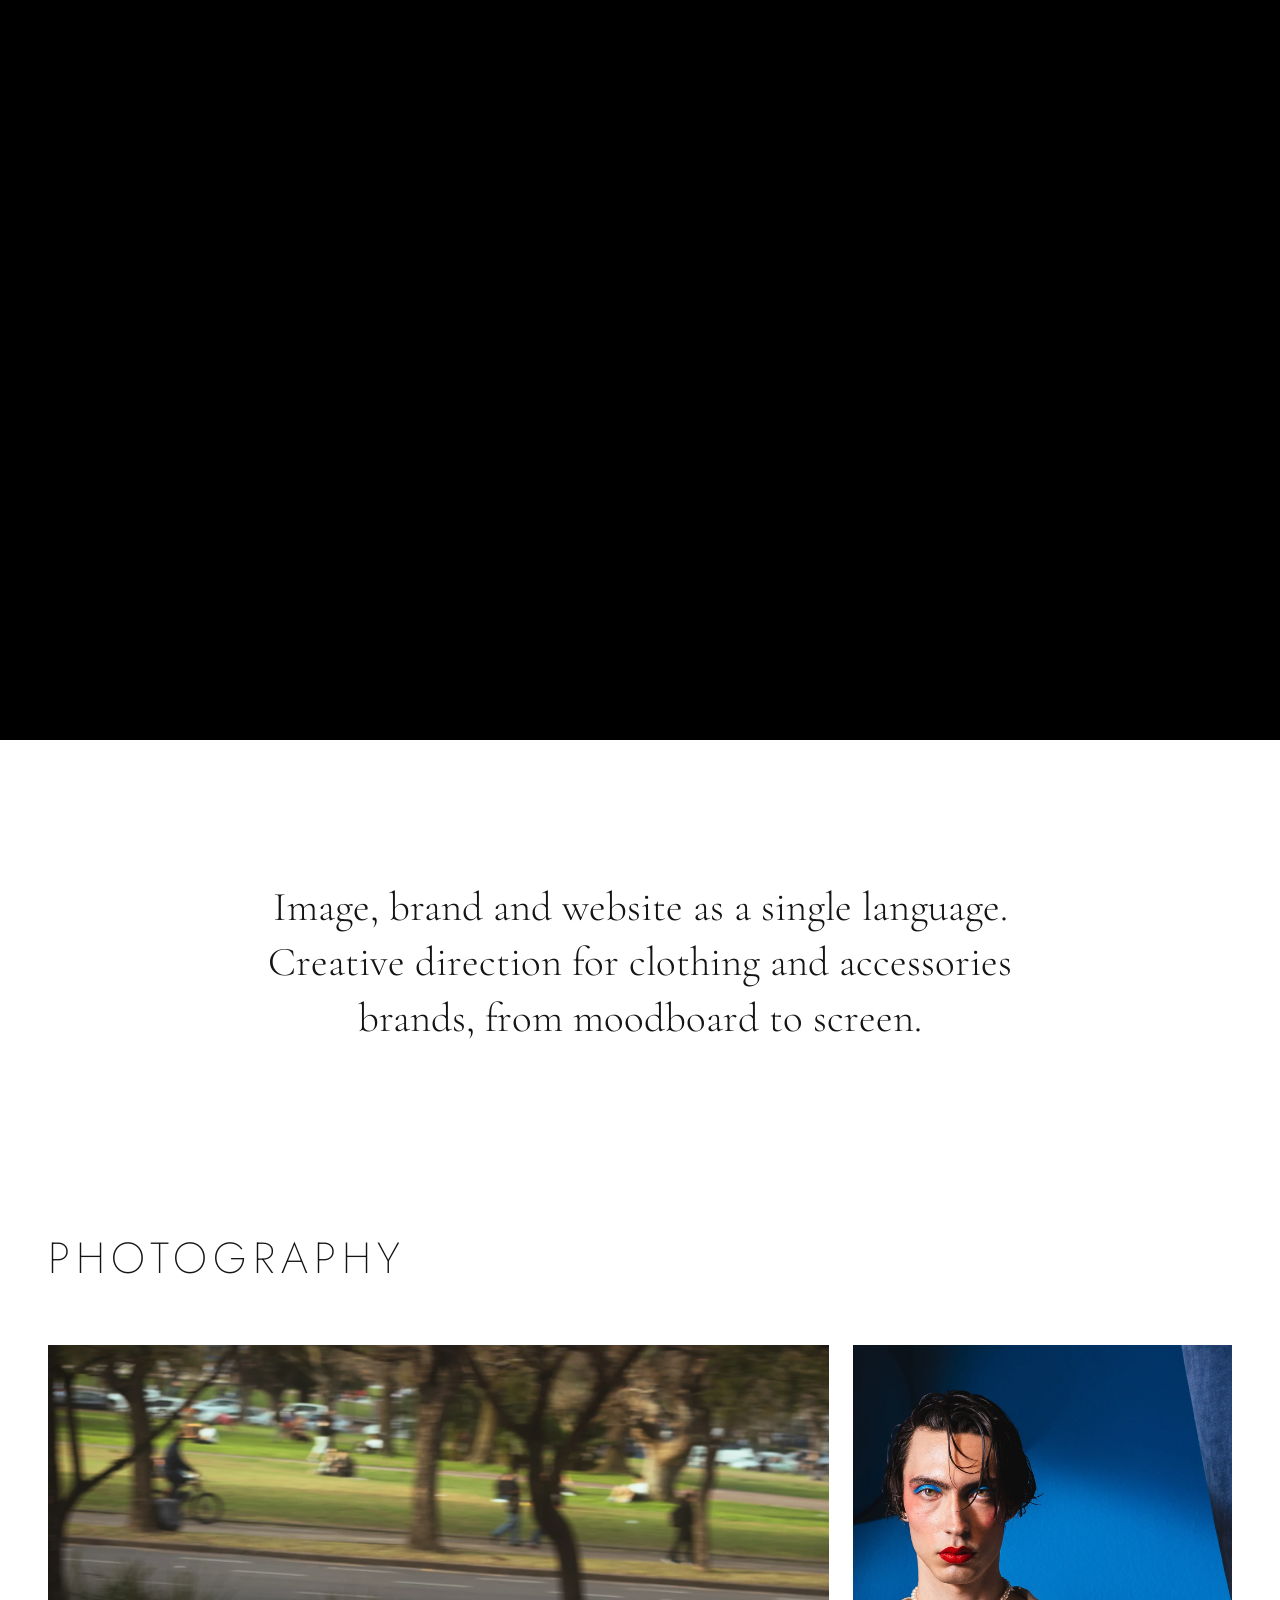
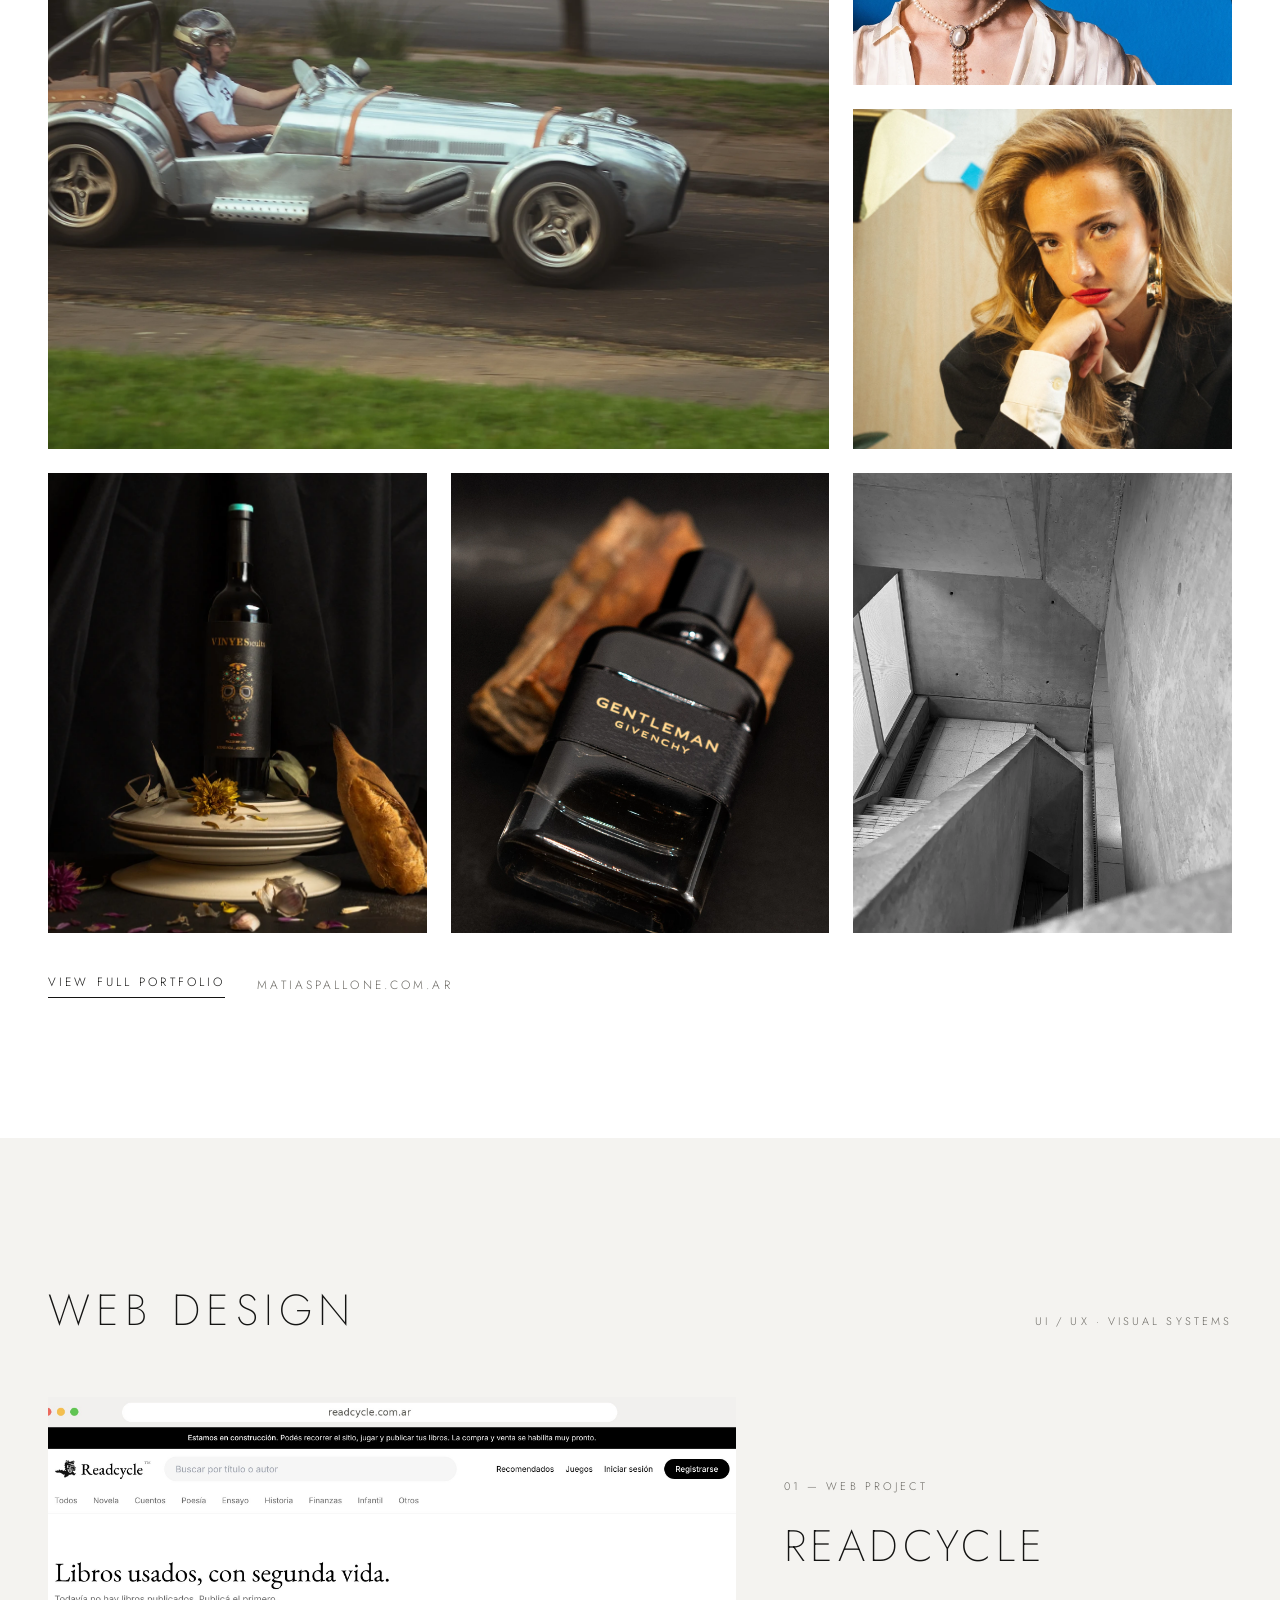
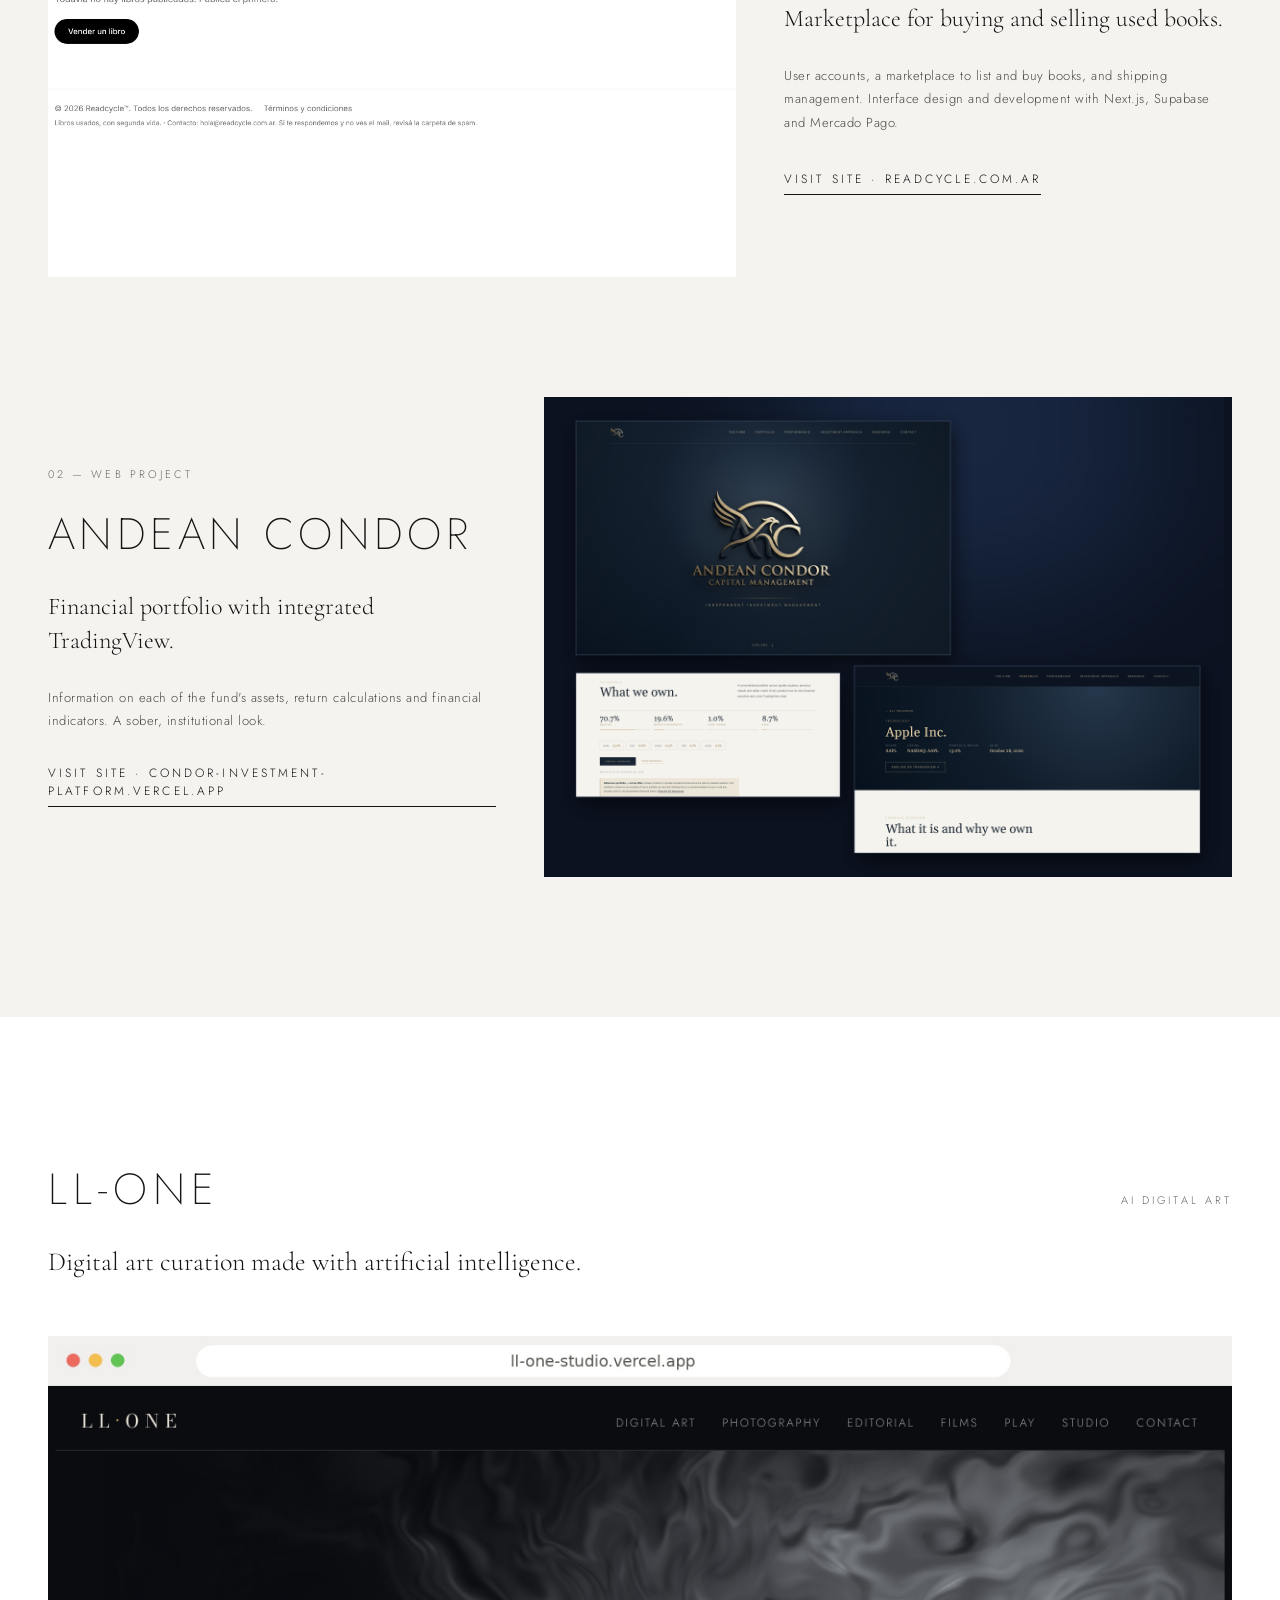
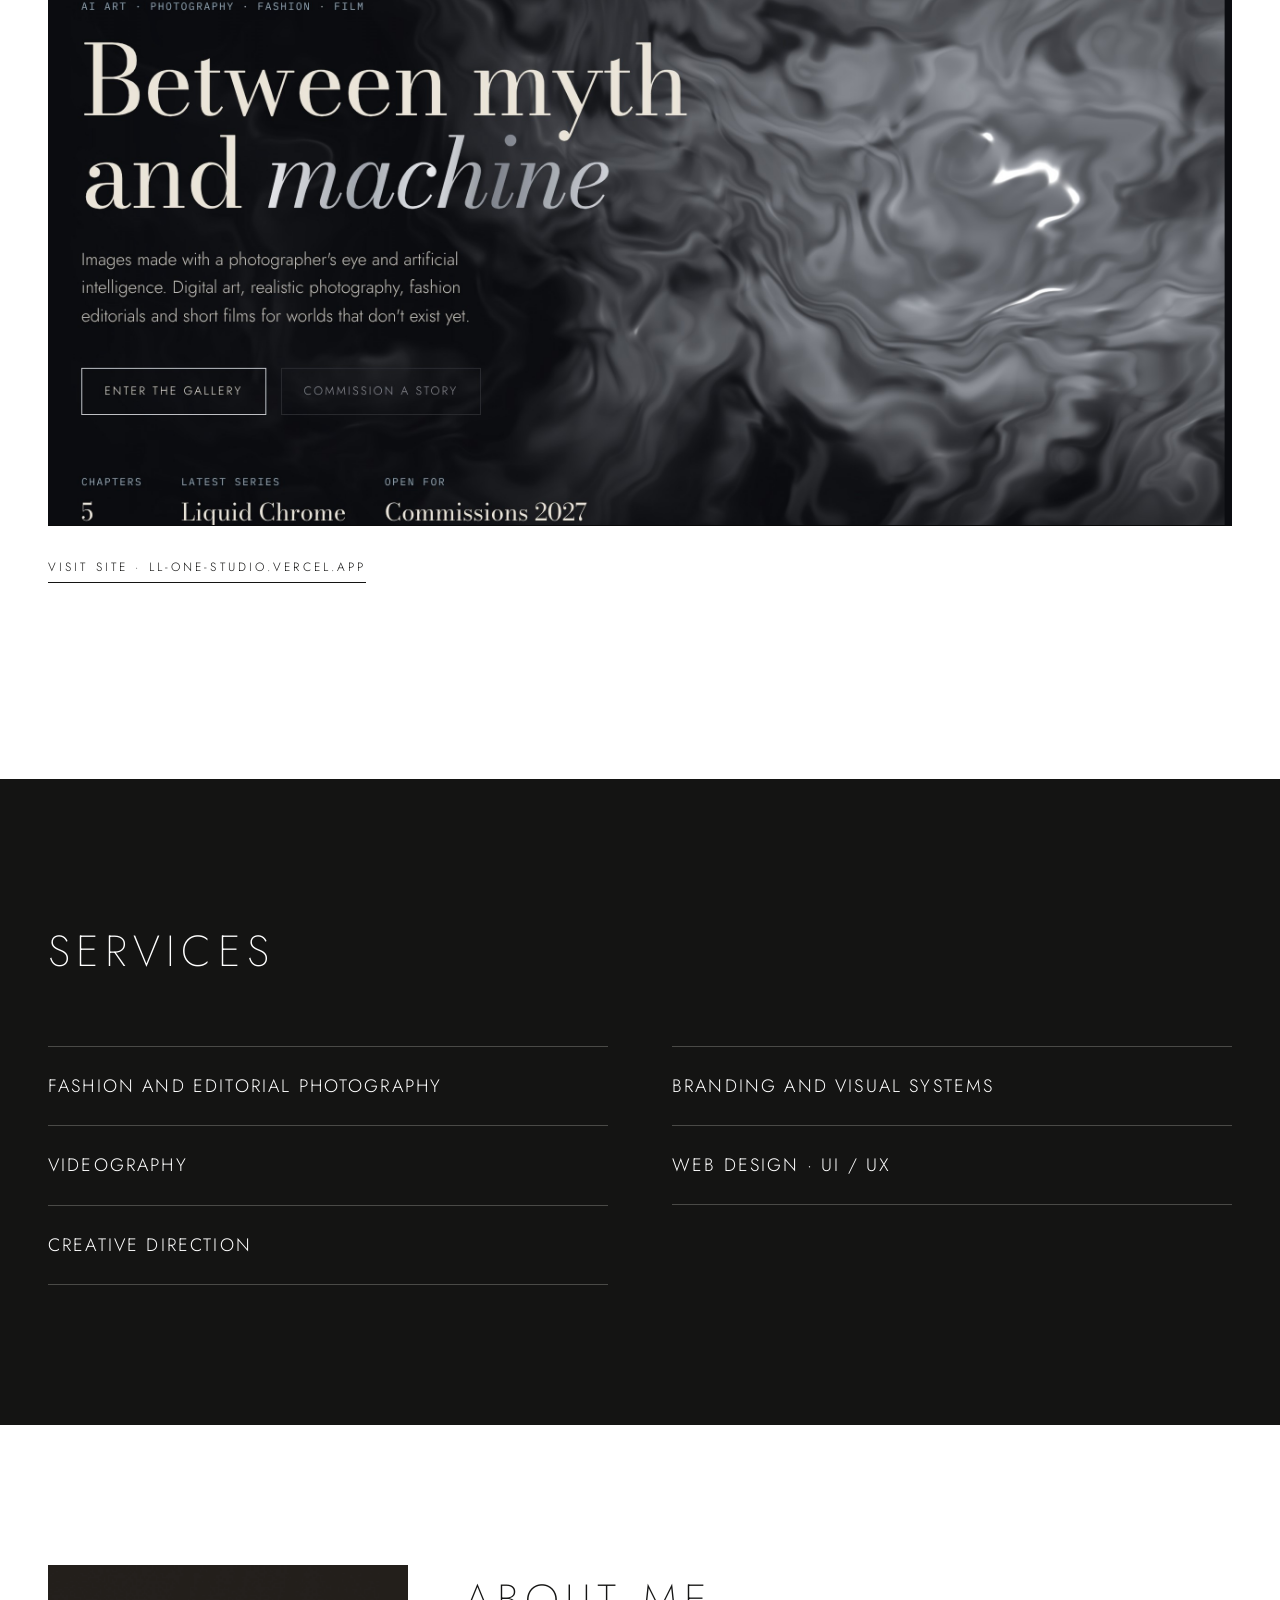
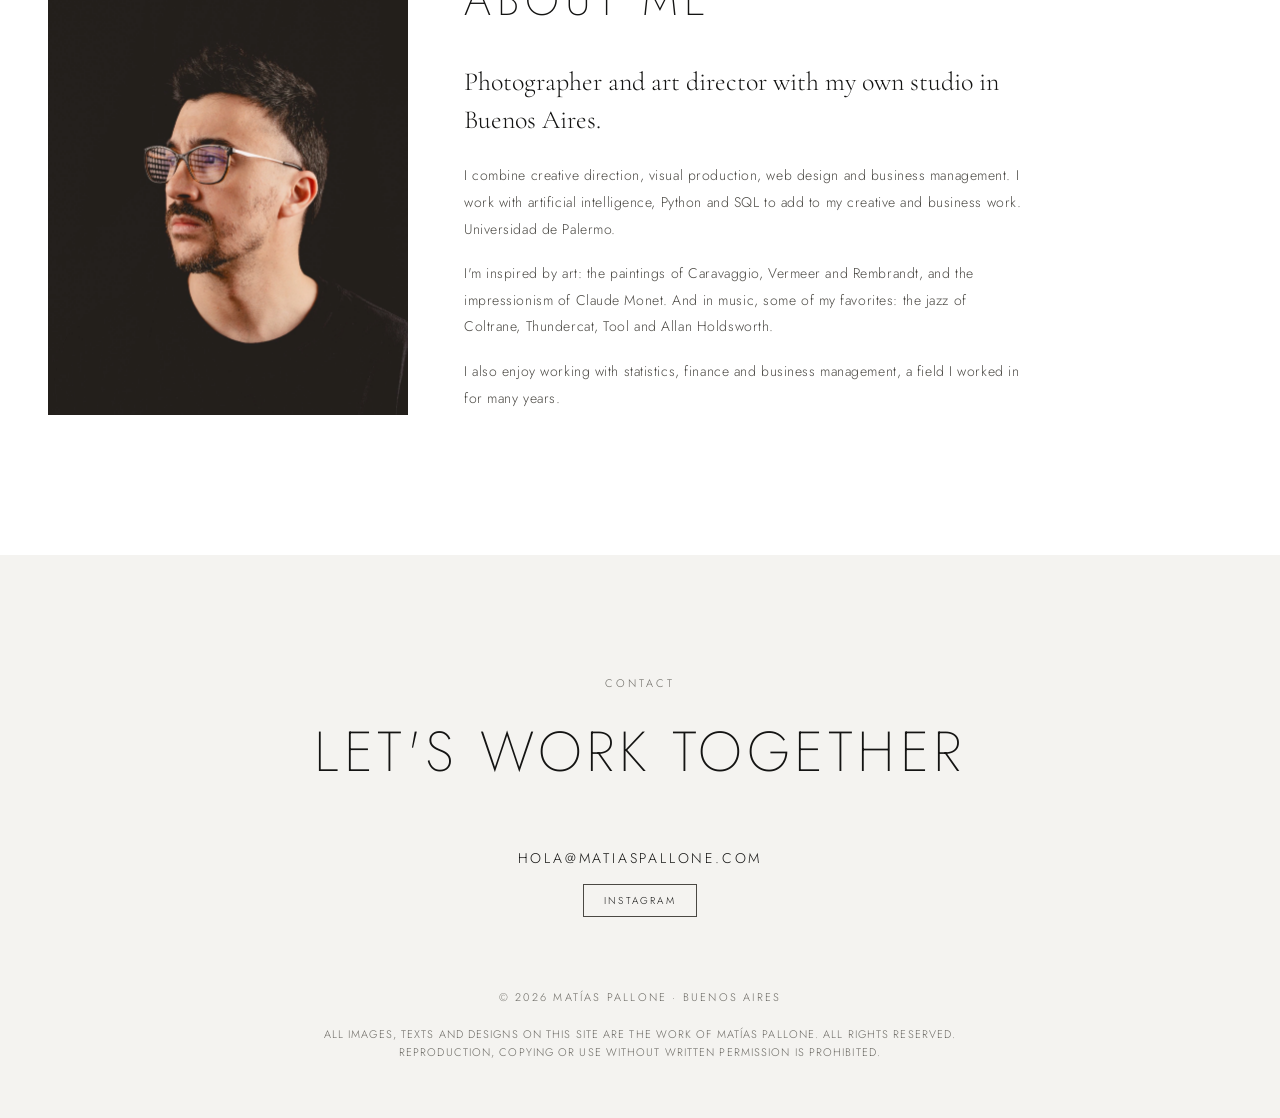
==== commit f7dd5b7b: "Logo flotante sin círculo: letras blancas/negras según el fondo, A naranja fija Co-Authored-By: Clau" ====
--- a/index.html
+++ b/index.html
@@ -16,7 +16,7 @@
 <body>
 
 <header class="nav">
-  <a class="brand" href="#inicio" aria-label="Matías Pallone"><span class="dock"><img src="img/logo-pallone.png" alt="" width="480" height="480"></span></a>
+  <a class="brand" href="#inicio" aria-label="Matías Pallone"><span class="dock"><img class="dock-light" src="img/logo-pallone.png" alt="" width="480" height="480"><img class="dock-dark" src="img/logo-pallone-negro.png" alt="" width="480" height="480"></span></a>
   <nav aria-label="Principal">
     <ul>
       <li><a href="#fotografia" data-i18n="nav_fotografia">Fotografía</a></li>
--- a/styles.css
+++ b/styles.css
@@ -89,13 +89,16 @@
 }
 /* Logo: arriba a la izquierda; al bajar viaja a la esquina inferior derecha y se vuelve un botón de chat */
 .nav .brand { display: block; width: 76px; height: 76px; padding: 0; }
-.dock { position: fixed; left: 0; top: 0; z-index: 40; width: 76px; height: 76px; display: flex; align-items: center; justify-content: center; border-radius: 50%; transform-origin: 0 0; will-change: transform; background: rgba(0,0,0,calc(var(--b, 0) * 0.92)); box-shadow: 0 8px 28px rgba(0,0,0,calc(var(--b, 0) * 0.4)); transition: filter .25s ease; }
-.dock img { display: block; width: calc(100% - 14px * var(--b, 0)); height: auto; animation: logo-spin 90s linear infinite; }
+.dock { position: fixed; left: 0; top: 0; z-index: 40; width: 76px; height: 76px; display: flex; align-items: center; justify-content: center; transform-origin: 0 0; will-change: transform; transition: filter .25s ease; }
+.dock img { display: block; width: 100%; height: auto; animation: logo-spin 90s linear infinite; transition: opacity .35s ease; }
+.dock .dock-dark { position: absolute; left: 0; top: 0; opacity: 0; }
+.dock.on-light .dock-dark { opacity: 1; }
+.dock.on-light .dock-light { opacity: 0; }
 @keyframes logo-spin { to { transform: rotate(360deg); } }
 @media (prefers-reduced-motion: reduce) { .dock img { animation: none; } }
-.dock-label { position: absolute; right: calc(100% + 14px); top: 50%; transform: translateY(-50%); white-space: nowrap; font-size: 11px; letter-spacing: 0.22em; text-transform: uppercase; background: #000; color: #fff; padding: 11px 16px; border-radius: 999px; opacity: 0; pointer-events: none; transition: opacity .25s ease; }
+.dock-label { position: absolute; right: calc(100% + 14px); top: 50%; transform: translateY(-50%); white-space: nowrap; font-size: 11px; letter-spacing: 0.22em; text-transform: uppercase; background: #000; color: #fff; border: 1px solid rgba(255,255,255,.22); padding: 11px 16px; border-radius: 999px; opacity: 0; pointer-events: none; transition: opacity .25s ease; }
 .dock.is-docked:hover .dock-label, .dock.is-docked:focus-visible .dock-label, .dock.show-label .dock-label { opacity: 1; }
-.dock.is-docked:hover { filter: brightness(1.15); }
+.dock.is-docked:hover { filter: brightness(1.2); }
 .nav .brand:focus-visible { outline: none; }
 .nav .brand:focus-visible .dock { outline: 2px solid #fff; outline-offset: 4px; }
 .nav ul { display: flex; flex-wrap: wrap; align-items: center; gap: 0 36px; list-style: none; margin: 0; padding: 0; font-size: 12px; letter-spacing: 0.24em; text-transform: uppercase; }
